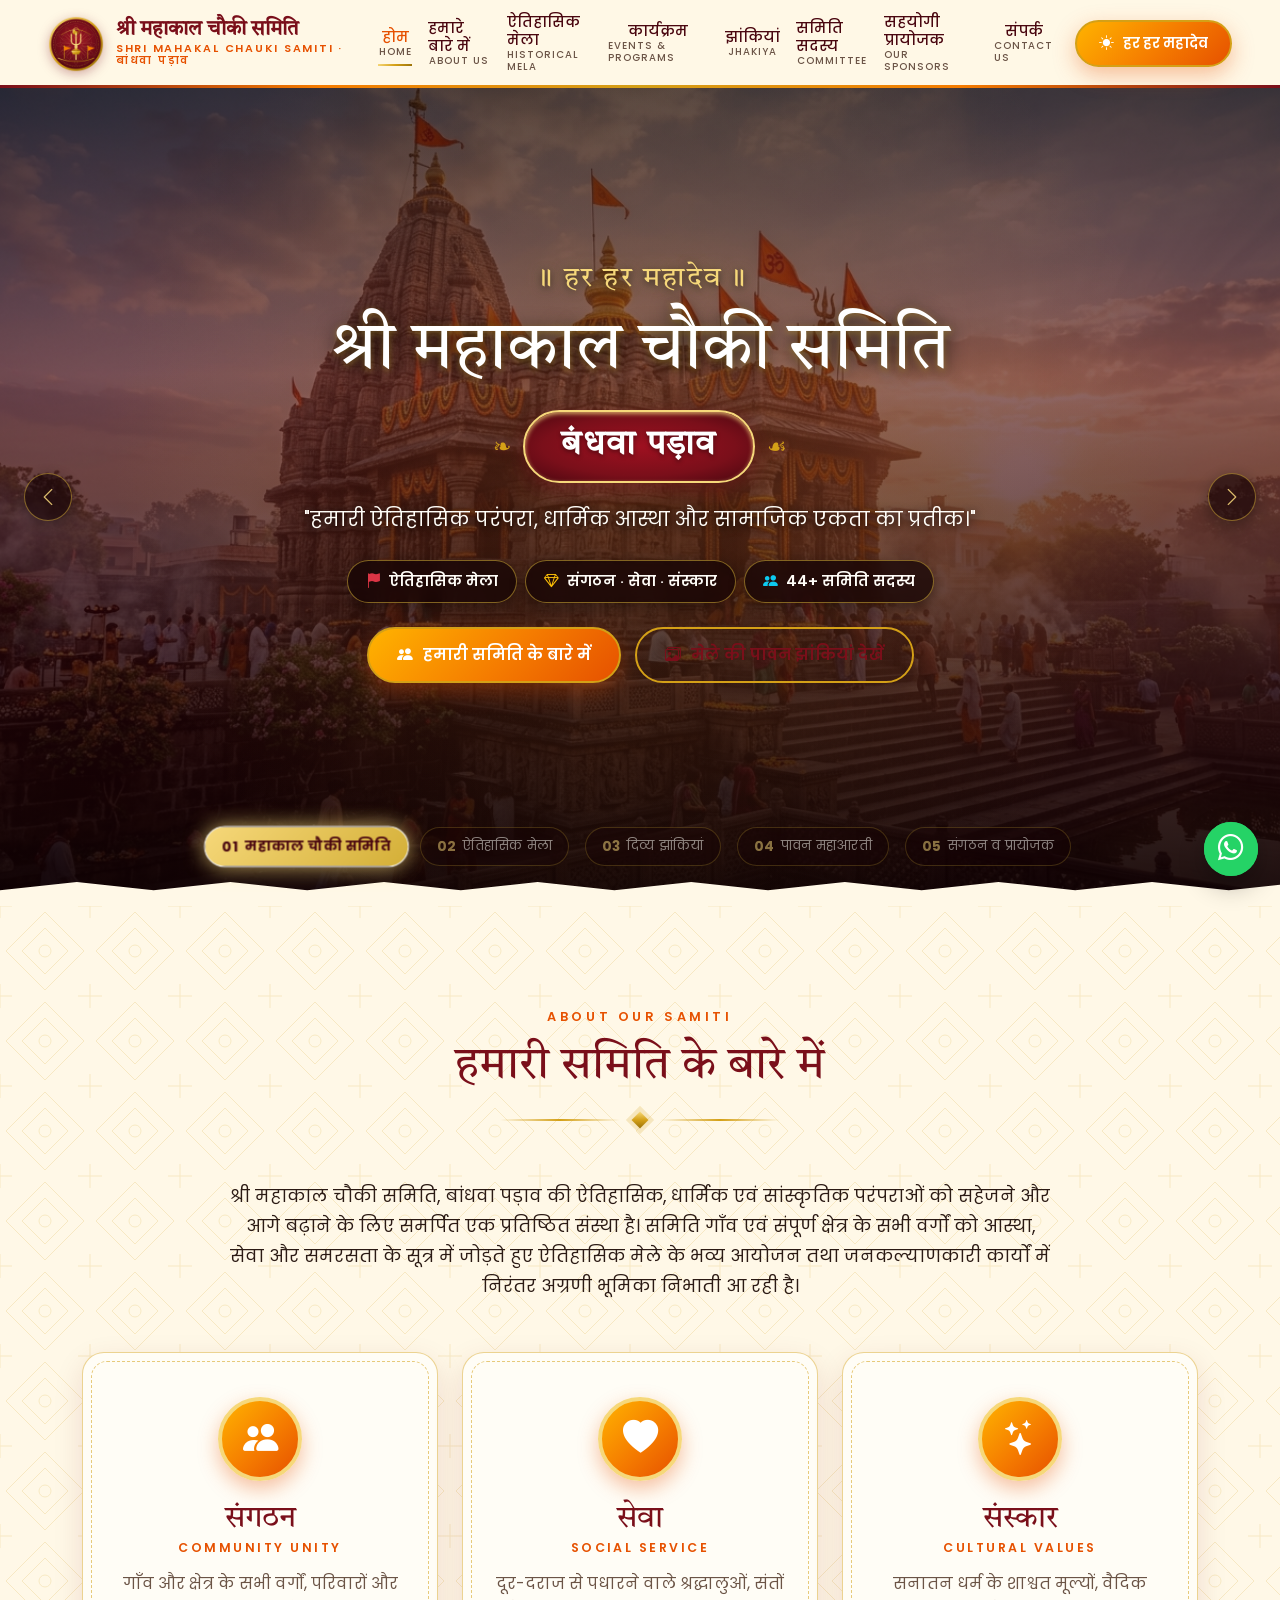
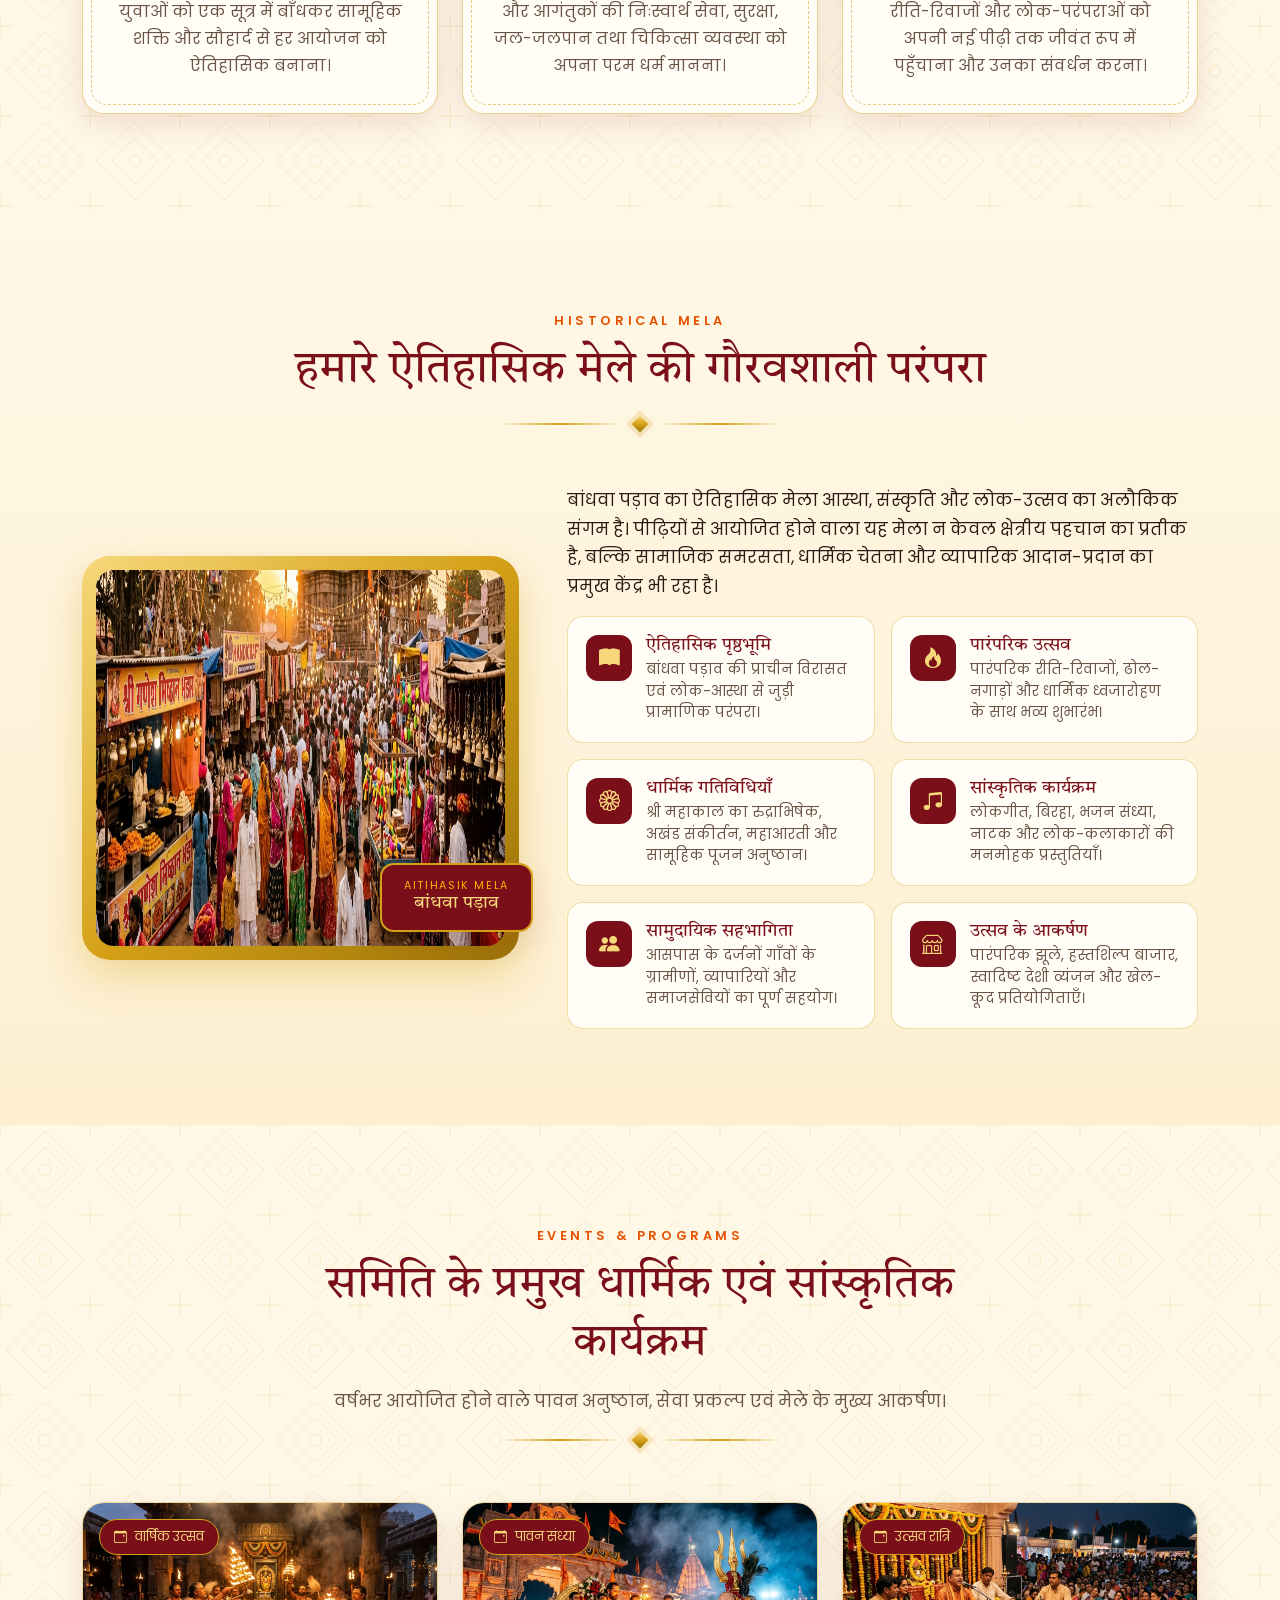
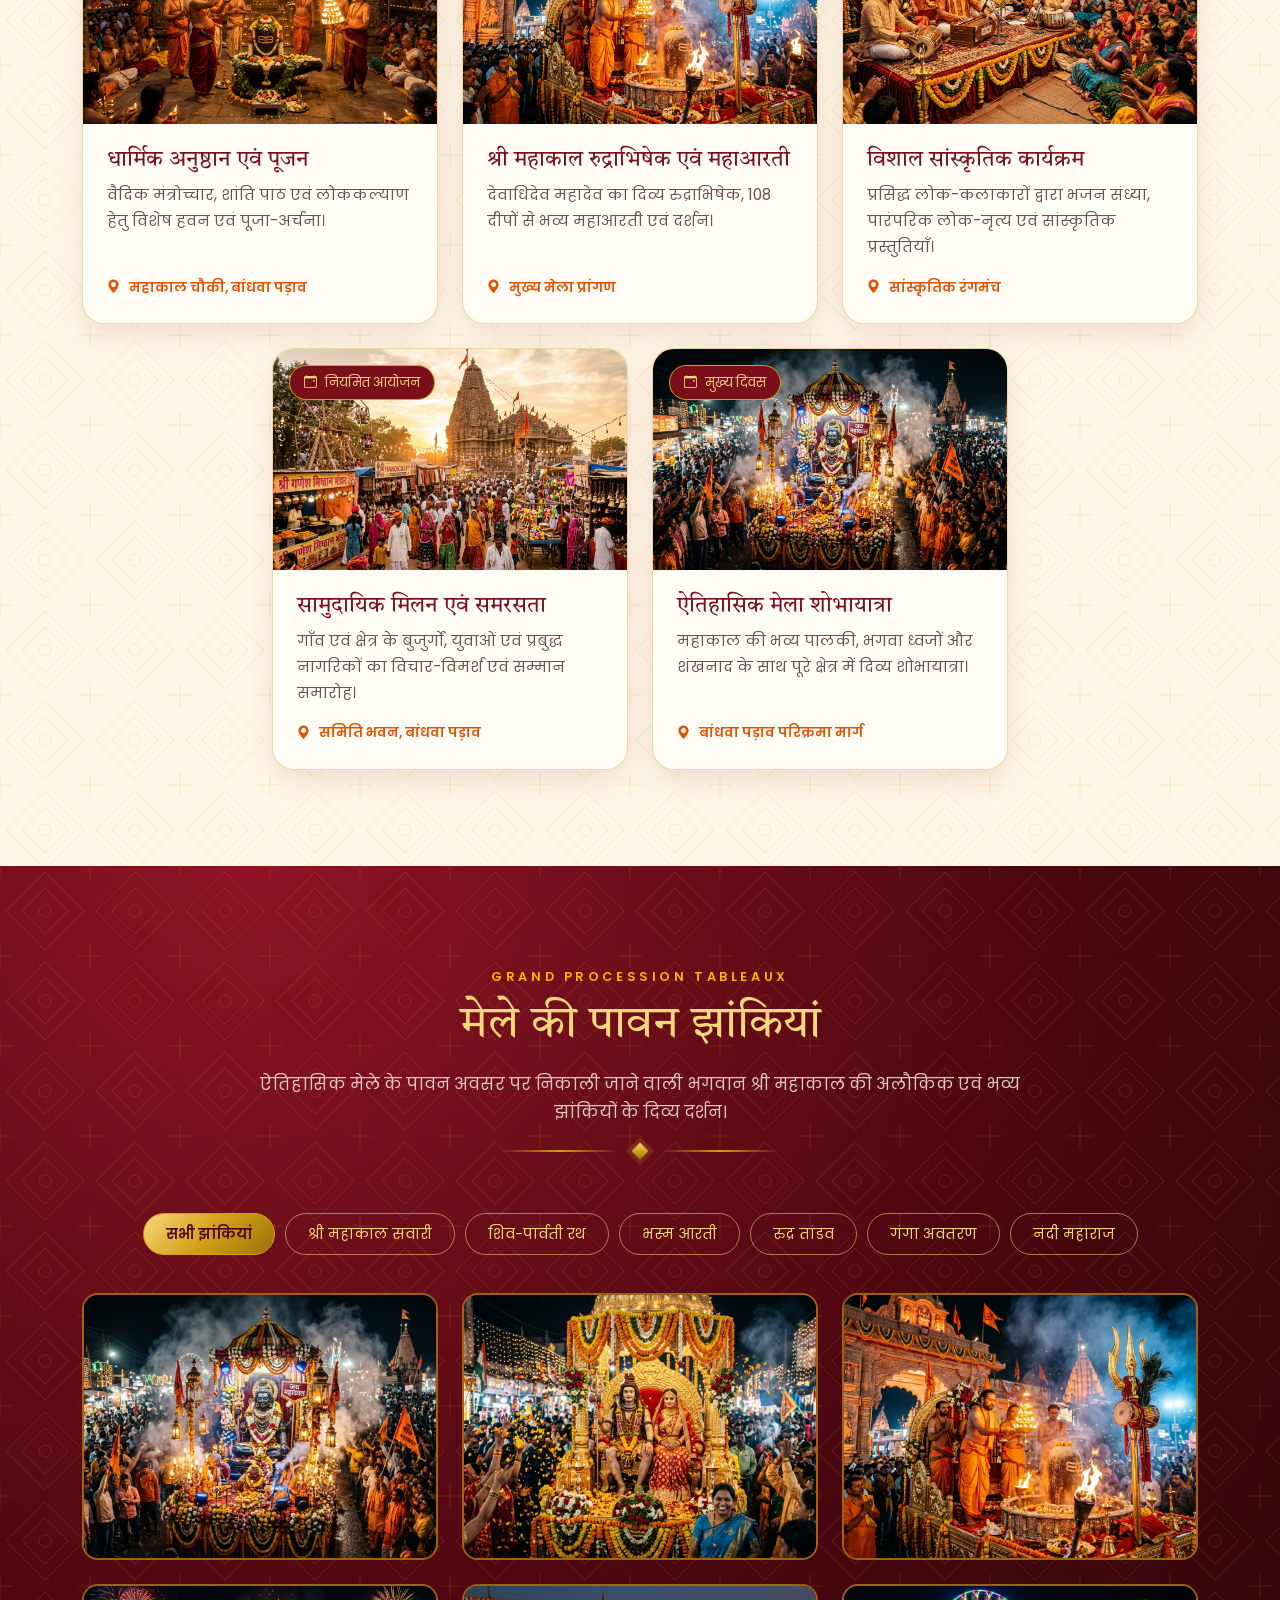
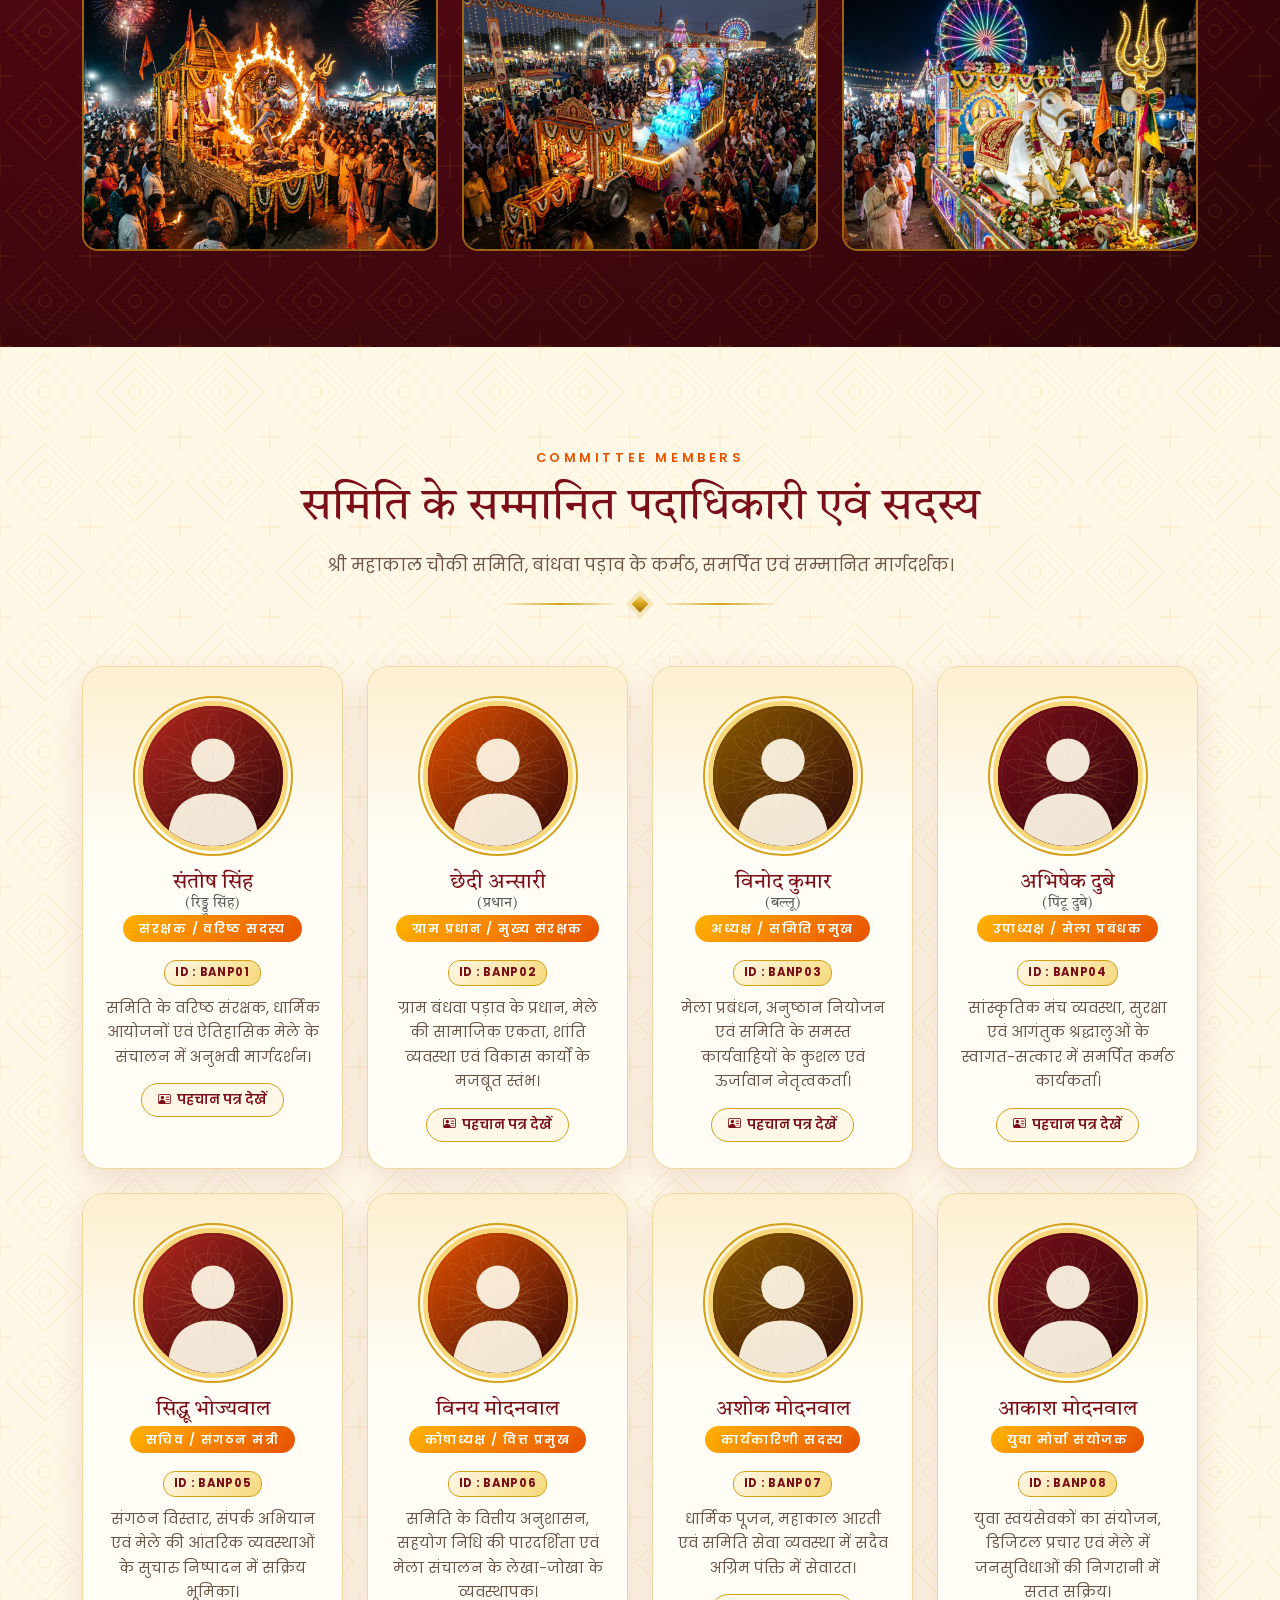
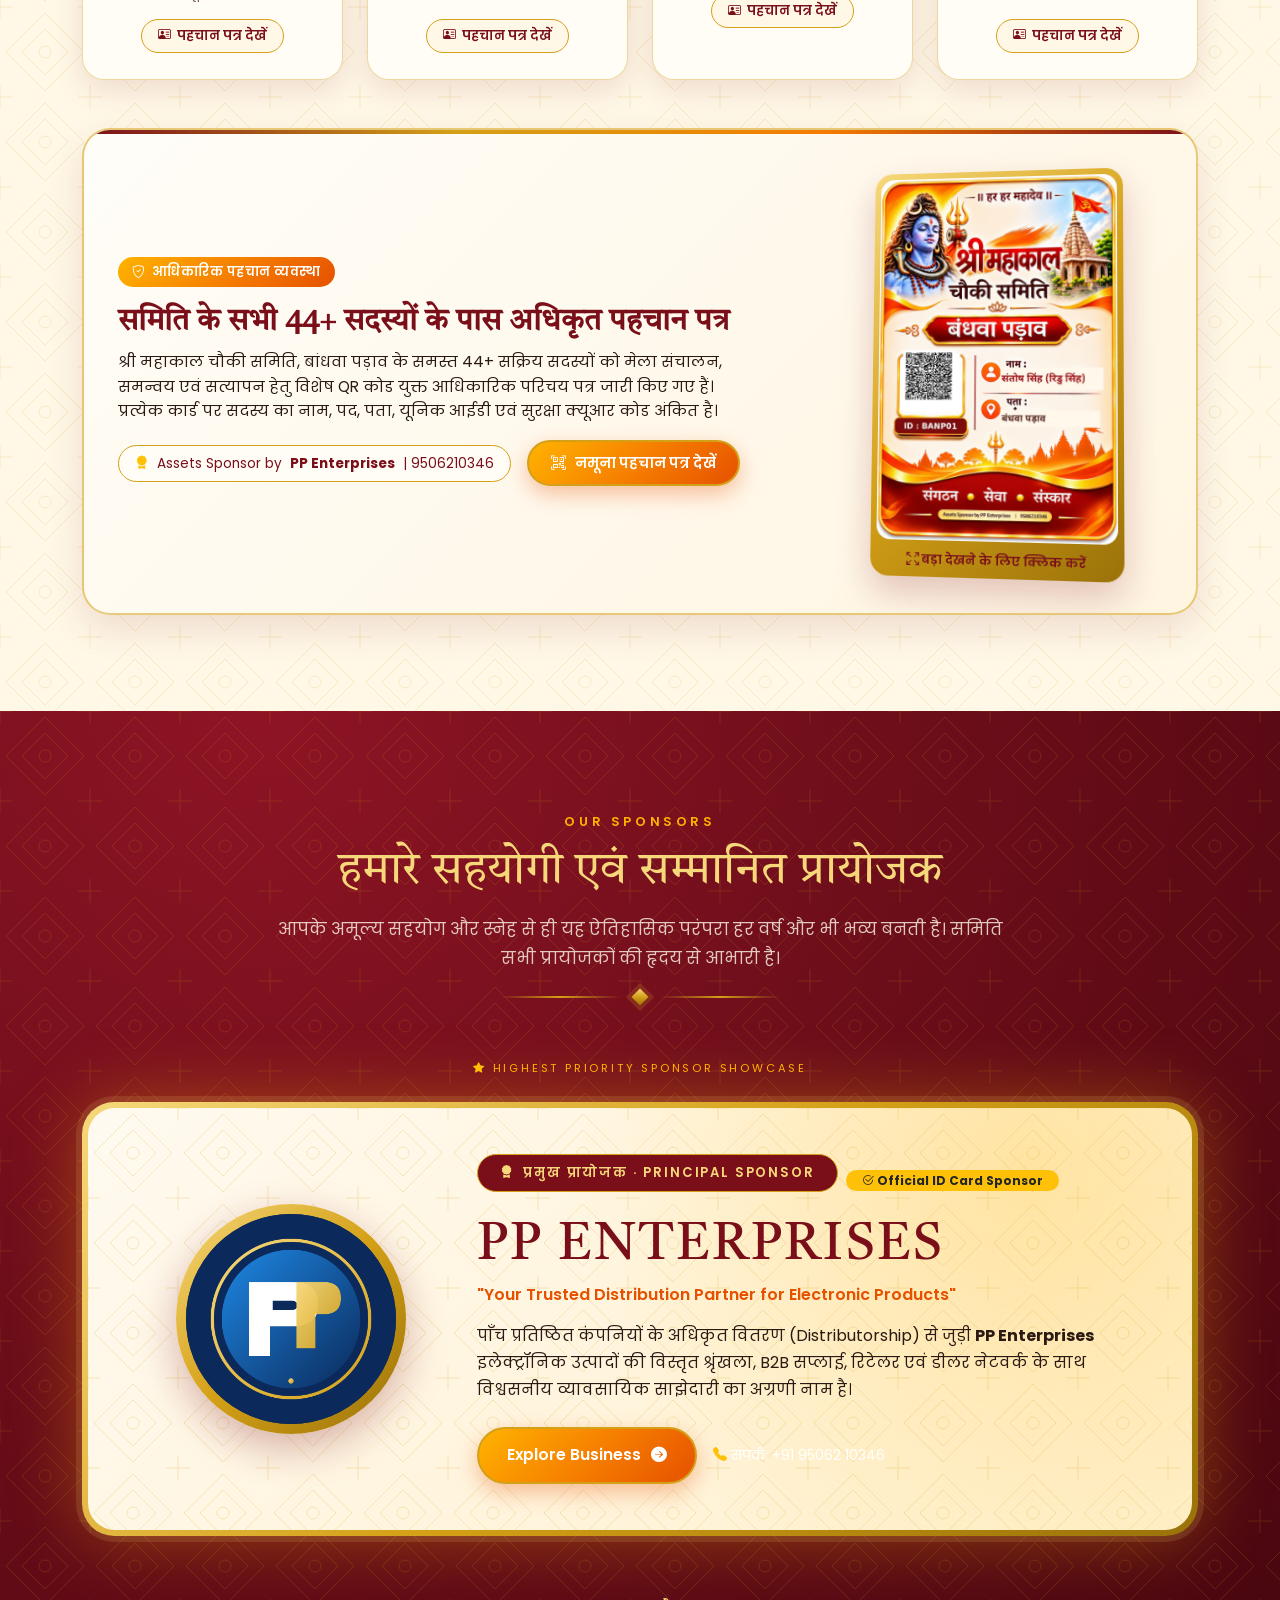
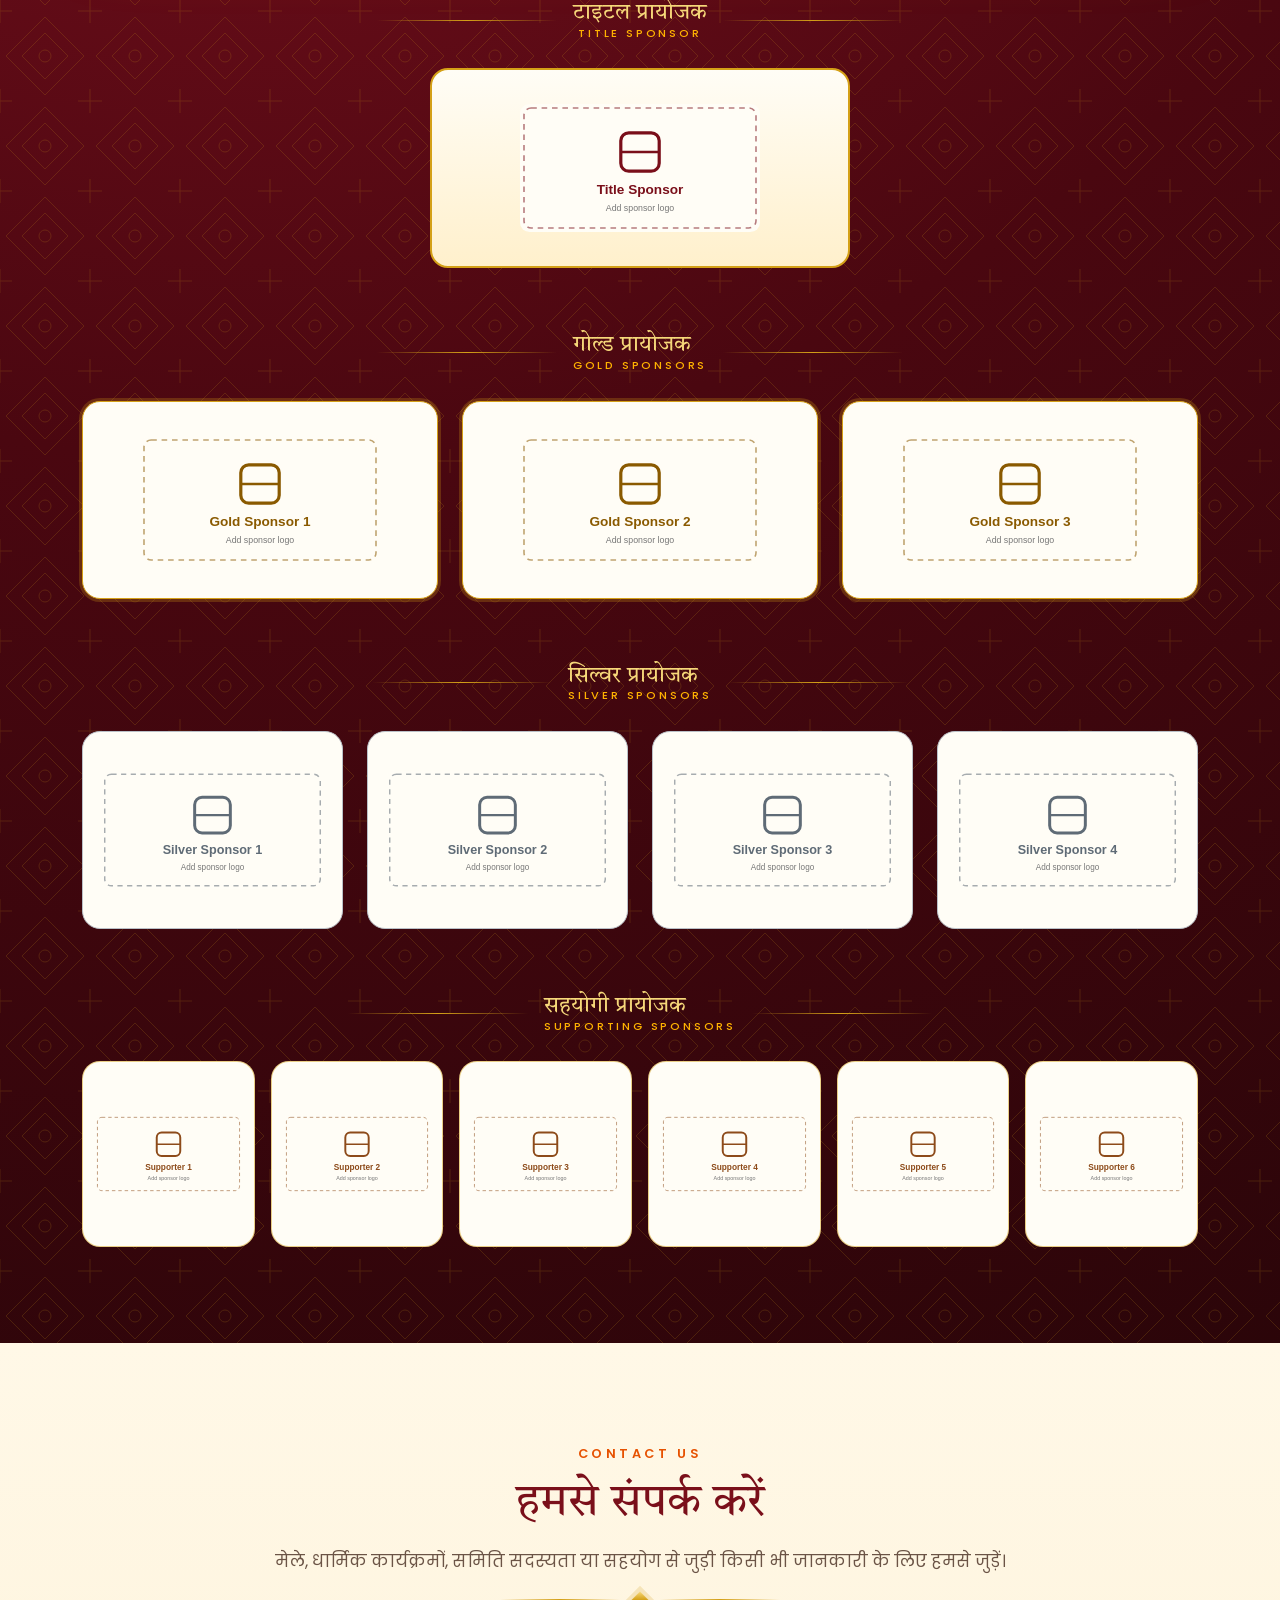
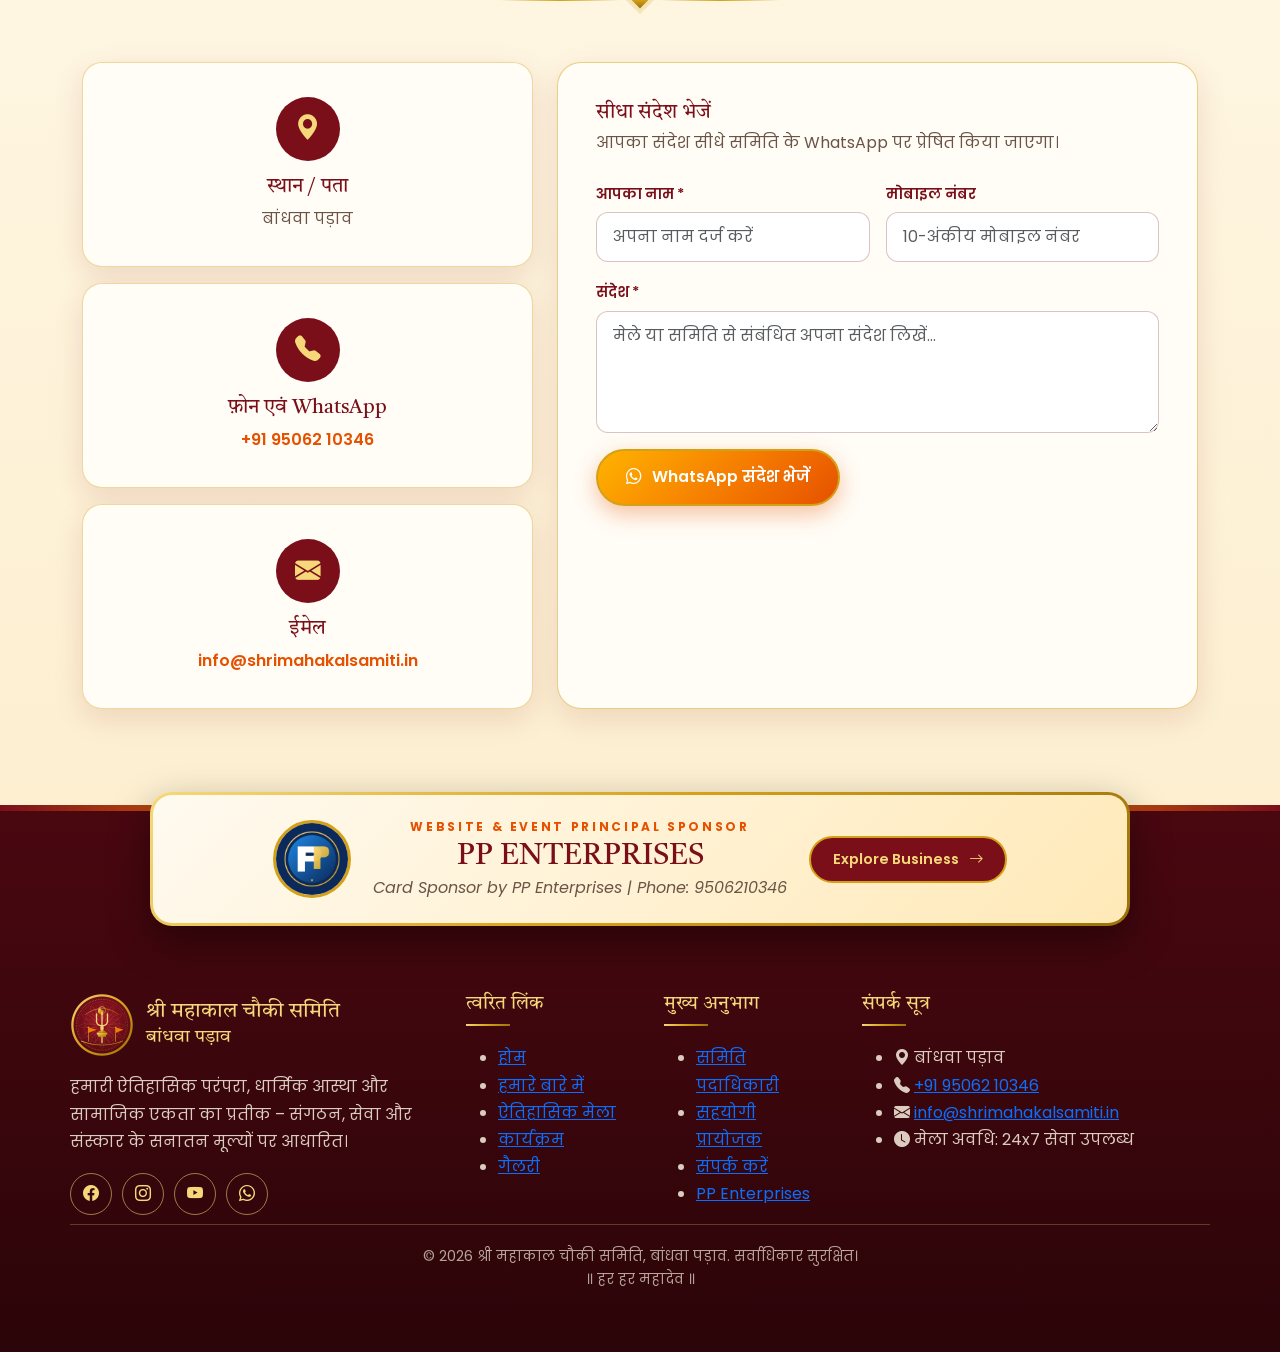
==== index.html @ ec93f0cd "first commit" ====
<!DOCTYPE html>
<html lang="hi">
<head>
  <meta charset="utf-8">
  <meta name="viewport" content="width=device-width, initial-scale=1">
  <title>श्री महाकाल चौकी समिति, बांधवा पड़ाव | Shri Mahakal Chauki Samiti – Official Website</title>
  <meta name="description" content="श्री महाकाल चौकी समिति, बांधवा पड़ाव की आधिकारिक वेबसाइट – ऐतिहासिक मेले की परंपरा, धार्मिक आस्था, सांस्कृतिक कार्यक्रम और सामाजिक एकता का प्रतीक। Official website of Shri Mahakal Chauki Samiti, Bandhwa Padav.">
  <meta name="keywords" content="श्री महाकाल चौकी समिति, बांधवा पड़ाव, ऐतिहासिक मेला, Shri Mahakal Chauki Samiti, Bandhwa Padav, Mahakal, village fair">
  <meta name="theme-color" content="#7a0f1a">
  <link rel="canonical" href="index.html">

  <!-- Social sharing -->
  <meta property="og:type" content="website">
  <meta property="og:site_name" content="श्री महाकाल चौकी समिति">
  <meta property="og:title" content="श्री महाकाल चौकी समिति, बांधवा पड़ाव">
  <meta property="og:description" content="हमारी ऐतिहासिक परंपरा, धार्मिक आस्था और सामाजिक एकता का प्रतीक।">
  <meta property="og:image" content="assets/images/hero-composite-art.png">
  <meta property="og:url" content="index.html">
  <meta property="og:locale" content="hi_IN">
  <meta name="twitter:card" content="summary_large_image">
  <meta name="twitter:title" content="श्री महाकाल चौकी समिति, बांधवा पड़ाव">
  <meta name="twitter:description" content="हमारी ऐतिहासिक परंपरा, धार्मिक आस्था और सामाजिक एकता का प्रतीक।">
  <meta name="twitter:image" content="assets/images/hero-composite-art.png">

  <link rel="icon" type="image/png" href="assets/images/favicon.png">
  <link rel="apple-touch-icon" href="assets/images/logo.png">

  <!-- Google Fonts: Devanagari & Premium Display Typography -->
  <link rel="preconnect" href="https://fonts.googleapis.com">
  <link rel="preconnect" href="https://fonts.gstatic.com" crossorigin>
  <link href="https://fonts.googleapis.com/css2?family=Noto+Sans+Devanagari:wght@400;500;600;700&family=Poppins:wght@400;500;600;700&family=Tiro+Devanagari+Hindi:ital@0;1&family=Playfair+Display:wght@600;700&display=swap" rel="stylesheet">
  <link href="https://cdn.jsdelivr.net/npm/bootstrap@5.3.3/dist/css/bootstrap.min.css" rel="stylesheet">
  <link href="https://cdn.jsdelivr.net/npm/bootstrap-icons@1.11.3/font/bootstrap-icons.min.css" rel="stylesheet">
  <link href="assets/css/style.css" rel="stylesheet">

  <script type="application/ld+json">
  {
    "@context": "https://schema.org",
    "@type": "Organization",
    "name": "Shri Mahakal Chauki Samiti",
    "alternateName": "श्री महाकाल चौकी समिति",
    "address": { "@type": "PostalAddress", "addressLocality": "Bandhwa Padav", "addressRegion": "Uttar Pradesh", "addressCountry": "IN" },
    "logo": "assets/images/logo.png"
  }
  </script>
</head>

<body class="site-body">
  <a class="skip-link" href="#main">Skip to main content</a>

  <!-- =====================================================================
       HEADER & NAVIGATION
       ===================================================================== -->
  <header class="site-header" id="siteHeader">
    <nav class="navbar navbar-expand-xl site-nav" aria-label="Main navigation">
      <div class="container-fluid px-3 px-xl-5">
        <a class="brand-link" href="#home" aria-label="Shri Mahakal Chauki Samiti – Home">
          <img class="brand-logo" src="assets/images/logo.png" alt="Shri Mahakal Chauki Samiti logo" width="56" height="56">
          <span class="brand-text">
            <span class="brand-name">श्री महाकाल चौकी समिति</span>
            <span class="brand-sub">Shri Mahakal Chauki Samiti · बांधवा पड़ाव</span>
          </span>
        </a>

        <button class="nav-toggler d-xl-none" type="button" data-bs-toggle="collapse" data-bs-target="#mainMenu" aria-controls="mainMenu" aria-expanded="false" aria-label="Toggle navigation">
          <i class="bi bi-list"></i>
        </button>

        <div class="collapse navbar-collapse justify-content-end" id="mainMenu">
          <ul class="navbar-nav align-items-xl-center">
            <li class="nav-item"><a class="nav-link is-active" href="#home"><span class="nav-hi">होम</span><span class="nav-en">Home</span></a></li>
            <li class="nav-item"><a class="nav-link" href="#about"><span class="nav-hi">हमारे बारे में</span><span class="nav-en">About Us</span></a></li>
            <li class="nav-item"><a class="nav-link" href="#mela"><span class="nav-hi">ऐतिहासिक मेला</span><span class="nav-en">Historical Mela</span></a></li>
            <li class="nav-item"><a class="nav-link" href="#events"><span class="nav-hi">कार्यक्रम</span><span class="nav-en">Events &amp; Programs</span></a></li>
            <li class="nav-item"><a class="nav-link" href="#gallery"><span class="nav-hi">झांकियां</span><span class="nav-en">Jhakiya</span></a></li>
            <li class="nav-item"><a class="nav-link" href="#committee"><span class="nav-hi">समिति सदस्य</span><span class="nav-en">Committee</span></a></li>
            <li class="nav-item"><a class="nav-link" href="#sponsors"><span class="nav-hi">सहयोगी प्रायोजक</span><span class="nav-en">Our Sponsors</span></a></li>
            <li class="nav-item"><a class="nav-link" href="#contact"><span class="nav-hi">संपर्क</span><span class="nav-en">Contact Us</span></a></li>
            <li class="nav-item"><a class="btn-mahadev btn-small nav-cta" href="#home"><i class="bi bi-brightness-high-fill"></i> हर हर महादेव</a></li>
          </ul>
        </div>
      </div>
    </nav>
  </header>

  <main id="main">

    <!-- =====================================================================
         HERO SECTION: DYNAMIC SLIDING BANNER (4-5 BANNERS WITH FOREGROUND TEXT)
         ===================================================================== -->
    <section class="hero-slider-section" id="home" aria-labelledby="heroTitle">
      <div id="heroCarousel" class="carousel slide carousel-fade" data-bs-ride="carousel" data-bs-interval="5500" data-bs-pause="hover">
        
        <!-- Indicators (Numbered Navigation Pills) -->
        <div class="carousel-indicators hero-indicators">
          <button type="button" data-bs-target="#heroCarousel" data-bs-slide-to="0" class="active" aria-current="true" aria-label="बैनर 1: महाकाल चौकी समिति">
            <span class="indicator-num">01</span>
            <span class="indicator-label">महाकाल चौकी समिति</span>
          </button>
          <button type="button" data-bs-target="#heroCarousel" data-bs-slide-to="1" aria-label="बैनर 2: ऐतिहासिक मेला">
            <span class="indicator-num">02</span>
            <span class="indicator-label">ऐतिहासिक मेला</span>
          </button>
          <button type="button" data-bs-target="#heroCarousel" data-bs-slide-to="2" aria-label="बैनर 3: पावन झांकियां">
            <span class="indicator-num">03</span>
            <span class="indicator-label">दिव्य झांकियां</span>
          </button>
          <button type="button" data-bs-target="#heroCarousel" data-bs-slide-to="3" aria-label="बैनर 4: महाआरती व अनुष्ठान">
            <span class="indicator-num">04</span>
            <span class="indicator-label">पावन महाआरती</span>
          </button>
          <button type="button" data-bs-target="#heroCarousel" data-bs-slide-to="4" aria-label="बैनर 5: संगठन व मुख्य प्रायोजक">
            <span class="indicator-num">05</span>
            <span class="indicator-label">संगठन व प्रायोजक</span>
          </button>
        </div>

        <div class="carousel-inner">

          <!-- SLIDE 1: Shri Mahakal Chauki Samiti - Bandhwa Padav -->
          <div class="carousel-item active">
            <div class="hero-slide-bg">
              <img src="assets/images/banners/banner-1.jpg" alt="श्री महाकाल चौकी समिति, बांधवा पड़ाव" class="hero-bg-img" loading="eager">
              <div class="hero-slide-overlay"></div>
            </div>
            <div class="container hero-slide-container">
              <div class="hero-slide-content text-center">
                <span class="hero-mantra">॥ हर हर महादेव ॥</span>
                <h1 class="hero-title" id="heroTitle">श्री महाकाल चौकी समिति</h1>
                <div class="hero-cartouche-wrap">
                  <span class="cartouche-flourish" aria-hidden="true">❧</span>
                  <span class="hero-cartouche">बंधवा पड़ाव</span>
                  <span class="cartouche-flourish" aria-hidden="true">☙</span>
                </div>
                <p class="hero-text mx-auto">
                  "हमारी ऐतिहासिक परंपरा, धार्मिक आस्था और सामाजिक एकता का प्रतीक।"
                </p>
                <div class="d-flex flex-wrap justify-content-center gap-2 mb-4">
                  <span class="hero-pill-badge"><i class="bi bi-flag-fill text-danger"></i> ऐतिहासिक मेला</span>
                  <span class="hero-pill-badge"><i class="bi bi-gem text-warning"></i> संगठन · सेवा · संस्कार</span>
                  <span class="hero-pill-badge"><i class="bi bi-people-fill text-info"></i> 44+ समिति सदस्य</span>
                </div>
                <div class="hero-actions justify-content-center">
                  <a class="btn-mahadev" href="#about"><i class="bi bi-people-fill"></i> हमारी समिति के बारे में</a>
                  <a class="btn-gold-outline" href="#gallery"><i class="bi bi-images"></i> मेले की पावन झांकियां देखें</a>
                </div>
              </div>
            </div>
          </div>

          <!-- SLIDE 2: Historical Village Fair / Aitihasik Mela -->
          <div class="carousel-item">
            <div class="hero-slide-bg">
              <img src="assets/images/banners/banner-2.jpg" alt="बांधवा पड़ाव का ऐतिहासिक मेला" class="hero-bg-img" loading="lazy">
              <div class="hero-slide-overlay"></div>
            </div>
            <div class="container hero-slide-container">
              <div class="hero-slide-content text-center">
                <span class="hero-mantra">॥ जय श्री महाकाल ॥</span>
                <h2 class="hero-title">बांधवा पड़ाव का ऐतिहासिक मेला</h2>
                <div class="hero-cartouche-wrap">
                  <span class="cartouche-flourish" aria-hidden="true">❧</span>
                  <span class="hero-cartouche">गौरवशाली परंपरा</span>
                  <span class="cartouche-flourish" aria-hidden="true">☙</span>
                </div>
                <p class="hero-text mx-auto">
                  "दशकों पुरानी सांस्कृतिक धरोहर, धार्मिक उल्लास एवं संपूर्ण ग्रामीण क्षेत्र की समरसता का विराट संगम।"
                </p>
                <div class="d-flex flex-wrap justify-content-center gap-2 mb-4">
                  <span class="hero-pill-badge"><i class="bi bi-sun-fill text-warning"></i> प्राचीन ग्रामीण मेला</span>
                  <span class="hero-pill-badge"><i class="bi bi-stars text-warning"></i> पारंपरिक सांस्कृतिक उत्सव</span>
                  <span class="hero-pill-badge"><i class="bi bi-geo-alt-fill text-danger"></i> बांधवा पड़ाव तीर्थ प्रांगण</span>
                </div>
                <div class="hero-actions justify-content-center">
                  <a class="btn-mahadev" href="#mela"><i class="bi bi-journal-text"></i> मेले का इतिहास पढ़ें</a>
                  <a class="btn-gold-outline" href="#events"><i class="bi bi-calendar-check-fill"></i> मुख्य कार्यक्रम देखें</a>
                </div>
              </div>
            </div>
          </div>

          <!-- SLIDE 3: Grand Shobha Yatra & Divine Jhankis -->
          <div class="carousel-item">
            <div class="hero-slide-bg">
              <img src="assets/images/banners/banner-3.jpg" alt="भव्य शोभायात्रा एवं पावन झांकियां" class="hero-bg-img" loading="lazy">
              <div class="hero-slide-overlay"></div>
            </div>
            <div class="container hero-slide-container">
              <div class="hero-slide-content text-center">
                <span class="hero-mantra">॥ ॐ नमः शिवाय ॥</span>
                <h2 class="hero-title">अलौकिक शोभायात्रा एवं झांकियां</h2>
                <div class="hero-cartouche-wrap">
                  <span class="cartouche-flourish" aria-hidden="true">❧</span>
                  <span class="hero-cartouche">दिव्य दर्शन</span>
                  <span class="cartouche-flourish" aria-hidden="true">☙</span>
                </div>
                <p class="hero-text mx-auto">
                  "ऐतिहासिक मेले के पावन अवसर पर भगवान श्री महाकाल की भव्य सवारी व 6 दिव्य झांकियों के अलौकिक दर्शन।"
                </p>
                <div class="d-flex flex-wrap justify-content-center gap-2 mb-4">
                  <span class="hero-pill-badge"><i class="bi bi-shield-fill-check text-warning"></i> श्री महाकाल पालकी सवारी</span>
                  <span class="hero-pill-badge"><i class="bi bi-fire text-danger"></i> रुद्र तांडव व भस्म आरती</span>
                  <span class="hero-pill-badge"><i class="bi bi-magic text-info"></i> 6 विशेष जीवंत झांकियां</span>
                </div>
                <div class="hero-actions justify-content-center">
                  <a class="btn-mahadev" href="#gallery"><i class="bi bi-images"></i> सभी झांकियों के दर्शन करें</a>
                  <a class="btn-gold-outline" href="#events"><i class="bi bi-compass-fill"></i> शोभायात्रा विवरण</a>
                </div>
              </div>
            </div>
          </div>

          <!-- SLIDE 4: Maha Aarti & Religious Rituals -->
          <div class="carousel-item">
            <div class="hero-slide-bg">
              <img src="assets/images/banners/banner-4.jpg" alt="पावन महाआरती एवं रुद्राभिषेक" class="hero-bg-img" loading="lazy">
              <div class="hero-slide-overlay"></div>
            </div>
            <div class="container hero-slide-container">
              <div class="hero-slide-content text-center">
                <span class="hero-mantra">॥ कर्पूरगौरं करुणावतारम् ॥</span>
                <h2 class="hero-title">पावन महाआरती एवं रुद्राभिषेक</h2>
                <div class="hero-cartouche-wrap">
                  <span class="cartouche-flourish" aria-hidden="true">❧</span>
                  <span class="hero-cartouche">108 दीप महाआरती</span>
                  <span class="cartouche-flourish" aria-hidden="true">☙</span>
                </div>
                <p class="hero-text mx-auto">
                  "वैदिक मंत्रोच्चार, शंखनाद, डमरू की ध्वनि और 108 अखंड दीपों की ज्योति से पावन होता बांधवा पड़ाव धाम।"
                </p>
                <div class="d-flex flex-wrap justify-content-center gap-2 mb-4">
                  <span class="hero-pill-badge"><i class="bi bi-brightness-high-fill text-warning"></i> 108 दीप महाआरती</span>
                  <span class="hero-pill-badge"><i class="bi bi-droplet-fill text-info"></i> पवित्र रुद्राभिषेक</span>
                  <span class="hero-pill-badge"><i class="bi bi-bell-fill text-warning"></i> अखंड भजन संध्या</span>
                </div>
                <div class="hero-actions justify-content-center">
                  <a class="btn-mahadev" href="#events"><i class="bi bi-calendar-event"></i> धार्मिक कार्यक्रम देखें</a>
                  <a class="btn-gold-outline" href="#contact"><i class="bi bi-telephone-fill"></i> समिति से संपर्क करें</a>
                </div>
              </div>
            </div>
          </div>

          <!-- SLIDE 5: Organization, Values & PP Enterprises Sponsor -->
          <div class="carousel-item">
            <div class="hero-slide-bg">
              <img src="assets/images/banners/banner-5.jpg" alt="संगठन सेवा संस्कार एवं मुख्य प्रायोजक" class="hero-bg-img" loading="lazy">
              <div class="hero-slide-overlay"></div>
            </div>
            <div class="container hero-slide-container">
              <div class="hero-slide-content text-center">
                <span class="hero-mantra">॥ संगठन ● सेवा ● संस्कार ॥</span>
                <h2 class="hero-title">श्री महाकाल चौकी समिति परिवार</h2>
                <div class="hero-cartouche-wrap">
                  <span class="cartouche-flourish" aria-hidden="true">❧</span>
                  <span class="hero-cartouche">Principal Sponsor: PP Enterprises</span>
                  <span class="cartouche-flourish" aria-hidden="true">☙</span>
                </div>
                <p class="hero-text mx-auto">
                  "समर्पित 44+ सदस्यों की एकजुट शक्ति एवं मुख्य सहयोगी पी. पी. एंटरप्राइजेज (PP Enterprises | 9506210346) का पावन सहयोग।"
                </p>
                <div class="d-flex flex-wrap justify-content-center gap-2 mb-4">
                  <span class="hero-pill-badge"><i class="bi bi-award-fill text-warning"></i> मुख्य प्रायोजक: PP Enterprises</span>
                  <span class="hero-pill-badge"><i class="bi bi-people-fill text-primary"></i> 44+ समिति सदस्य</span>
                  <span class="hero-pill-badge"><i class="bi bi-telephone-fill text-success"></i> 9506210346</span>
                </div>
                <div class="hero-actions justify-content-center">
                  <a class="btn-mahadev" href="pp-enterprises.html"><i class="bi bi-briefcase-fill"></i> PP Enterprises एक्सप्लोर करें</a>
                  <a class="btn-gold-outline" href="#committee"><i class="bi bi-person-lines-fill"></i> समिति सदस्यों की सूची</a>
                </div>
              </div>
            </div>
          </div>

        </div>

        <!-- Carousel Prev / Next Controls -->
        <button class="carousel-control-prev hero-carousel-btn" type="button" data-bs-target="#heroCarousel" data-bs-slide="prev" aria-label="पिछला बैनर">
          <span class="hero-nav-circle" aria-hidden="true"><i class="bi bi-chevron-left"></i></span>
          <span class="visually-hidden">Previous</span>
        </button>
        <button class="carousel-control-next hero-carousel-btn" type="button" data-bs-target="#heroCarousel" data-bs-slide="next" aria-label="अगला बैनर">
          <span class="hero-nav-circle" aria-hidden="true"><i class="bi bi-chevron-right"></i></span>
          <span class="visually-hidden">Next</span>
        </button>

      </div>
      <div class="hero-wave" aria-hidden="true"></div>
    </section>

    <!-- =====================================================================
         ABOUT OUR SAMITI
         ===================================================================== -->
    <section class="section-pad bg-cream section-pattern" id="about" aria-labelledby="aboutTitle">
      <div class="container">
        <div class="section-head reveal">
          <span class="section-eyebrow">About Our Samiti</span>
          <h2 class="section-title" id="aboutTitle">हमारी समिति के बारे में</h2>
          <div class="gold-divider"><span class="gold-divider-icon"></span></div>
        </div>

        <p class="about-intro reveal">
          श्री महाकाल चौकी समिति, बांधवा पड़ाव की ऐतिहासिक, धार्मिक एवं सांस्कृतिक परंपराओं को सहेजने और आगे बढ़ाने के लिए समर्पित एक प्रतिष्ठित संस्था है। समिति गाँव एवं संपूर्ण क्षेत्र के सभी वर्गों को आस्था, सेवा और समरसता के सूत्र में जोड़ते हुए ऐतिहासिक मेले के भव्य आयोजन तथा जनकल्याणकारी कार्यों में निरंतर अग्रणी भूमिका निभाती आ रही है।
        </p>

        <!-- Three Core Values from the Official ID Card: संगठन · सेवा · संस्कार -->
        <div class="row g-4 justify-content-center">
          <div class="col-md-4 reveal">
            <article class="value-card">
              <div class="value-icon"><i class="bi bi-people-fill"></i></div>
              <h3 class="value-title">संगठन</h3>
              <span class="value-sub">Community Unity</span>
              <p class="value-text">गाँव और क्षेत्र के सभी वर्गों, परिवारों और युवाओं को एक सूत्र में बाँधकर सामूहिक शक्ति और सौहार्द से हर आयोजन को ऐतिहासिक बनाना।</p>
            </article>
          </div>
          <div class="col-md-4 reveal reveal-delay-1">
            <article class="value-card">
              <div class="value-icon"><i class="bi bi-heart-fill"></i></div>
              <h3 class="value-title">सेवा</h3>
              <span class="value-sub">Social Service</span>
              <p class="value-text">दूर-दराज से पधारने वाले श्रद्धालुओं, संतों और आगंतुकों की निःस्वार्थ सेवा, सुरक्षा, जल-जलपान तथा चिकित्सा व्यवस्था को अपना परम धर्म मानना।</p>
            </article>
          </div>
          <div class="col-md-4 reveal reveal-delay-2">
            <article class="value-card">
              <div class="value-icon"><i class="bi bi-stars"></i></div>
              <h3 class="value-title">संस्कार</h3>
              <span class="value-sub">Cultural Values</span>
              <p class="value-text">सनातन धर्म के शाश्वत मूल्यों, वैदिक रीति-रिवाजों और लोक-परंपराओं को अपनी नई पीढ़ी तक जीवंत रूप में पहुँचाना और उनका संवर्धन करना।</p>
            </article>
          </div>
        </div>
      </div>
    </section>

    <!-- =====================================================================
         HISTORICAL MELA
         ===================================================================== -->
    <section class="section-pad bg-warm" id="mela" aria-labelledby="melaTitle">
      <div class="container">
        <div class="section-head reveal">
          <span class="section-eyebrow">Historical Mela</span>
          <h2 class="section-title" id="melaTitle">हमारे ऐतिहासिक मेले की गौरवशाली परंपरा</h2>
          <div class="gold-divider"><span class="gold-divider-icon"></span></div>
        </div>

        <div class="row align-items-center g-5">
          <div class="col-lg-5 reveal reveal-left">
            <div class="mela-frame">
              <div class="mela-frame-inner">
                <img class="mela-temple" src="assets/images/mela-history.jpg" alt="बांधवा पड़ाव ऐतिहासिक मेला एवं मंदिर प्रांगण" loading="lazy" width="800" height="640">
              </div>
              <div class="mela-badge"><span class="mela-badge-small">Aitihasik Mela</span>बांधवा पड़ाव</div>
            </div>
          </div>

          <div class="col-lg-7 reveal reveal-right">
            <p class="mela-text">
              बांधवा पड़ाव का ऐतिहासिक मेला आस्था, संस्कृति और लोक-उत्सव का अलौकिक संगम है। पीढ़ियों से आयोजित होने वाला यह मेला न केवल क्षेत्रीय पहचान का प्रतीक है, बल्कि सामाजिक समरसता, धार्मिक चेतना और व्यापारिक आदान-प्रदान का प्रमुख केंद्र भी रहा है।
            </p>

            <div class="row g-3">
              <div class="col-sm-6">
                <div class="mela-point"><span class="mela-point-icon"><i class="bi bi-book-fill"></i></span>
                  <div><h3 class="mela-point-title">ऐतिहासिक पृष्ठभूमि</h3><p class="mela-point-text">बांधवा पड़ाव की प्राचीन विरासत एवं लोक-आस्था से जुड़ी प्रामाणिक परंपरा।</p></div></div>
              </div>
              <div class="col-sm-6">
                <div class="mela-point"><span class="mela-point-icon"><i class="bi bi-fire"></i></span>
                  <div><h3 class="mela-point-title">पारंपरिक उत्सव</h3><p class="mela-point-text">पारंपरिक रीति-रिवाजों, ढोल-नगाड़ों और धार्मिक ध्वजारोहण के साथ भव्य शुभारंभ।</p></div></div>
              </div>
              <div class="col-sm-6">
                <div class="mela-point"><span class="mela-point-icon"><i class="bi bi-flower1"></i></span>
                  <div><h3 class="mela-point-title">धार्मिक गतिविधियाँ</h3><p class="mela-point-text">श्री महाकाल का रुद्राभिषेक, अखंड संकीर्तन, महाआरती और सामूहिक पूजन अनुष्ठान।</p></div></div>
              </div>
              <div class="col-sm-6">
                <div class="mela-point"><span class="mela-point-icon"><i class="bi bi-music-note-beamed"></i></span>
                  <div><h3 class="mela-point-title">सांस्कृतिक कार्यक्रम</h3><p class="mela-point-text">लोकगीत, बिरहा, भजन संध्या, नाटक और लोक-कलाकारों की मनमोहक प्रस्तुतियाँ।</p></div></div>
              </div>
              <div class="col-sm-6">
                <div class="mela-point"><span class="mela-point-icon"><i class="bi bi-people-fill"></i></span>
                  <div><h3 class="mela-point-title">सामुदायिक सहभागिता</h3><p class="mela-point-text">आसपास के दर्जनों गाँवों के ग्रामीणों, व्यापारियों और समाजसेवियों का पूर्ण सहयोग।</p></div></div>
              </div>
              <div class="col-sm-6">
                <div class="mela-point"><span class="mela-point-icon"><i class="bi bi-shop"></i></span>
                  <div><h3 class="mela-point-title">उत्सव के आकर्षण</h3><p class="mela-point-text">पारंपरिक झूले, हस्तशिल्प बाजार, स्वादिष्ट देशी व्यंजन और खेल-कूद प्रतियोगिताएँ।</p></div></div>
              </div>
            </div>
          </div>
        </div>
      </div>
    </section>

    <!-- =====================================================================
         EVENTS & PROGRAMS
         ===================================================================== -->
    <section class="section-pad bg-cream section-pattern" id="events" aria-labelledby="eventsTitle">
      <div class="container">
        <div class="section-head reveal">
          <span class="section-eyebrow">Events &amp; Programs</span>
          <h2 class="section-title" id="eventsTitle">समिति के प्रमुख धार्मिक एवं सांस्कृतिक कार्यक्रम</h2>
          <p class="section-lead">वर्षभर आयोजित होने वाले पावन अनुष्ठान, सेवा प्रकल्प एवं मेले के मुख्य आकर्षण।</p>
          <div class="gold-divider"><span class="gold-divider-icon"></span></div>
        </div>

        <div class="row g-4 justify-content-center">
          <div class="col-md-6 col-lg-4 reveal">
            <article class="event-card">
              <div class="event-media">
                <img class="event-img" src="assets/images/events/event-maha-aarti.jpg" alt="धार्मिक अनुष्ठान एवं पूजन" loading="lazy" width="800" height="600">
                <span class="event-date"><i class="bi bi-calendar-event"></i> वार्षिक उत्सव</span>
              </div>
              <div class="event-body">
                <h3 class="event-title">धार्मिक अनुष्ठान एवं पूजन</h3>
                <p class="event-text">वैदिक मंत्रोच्चार, शांति पाठ एवं लोककल्याण हेतु विशेष हवन एवं पूजा-अर्चना।</p>
                <p class="event-meta"><i class="bi bi-geo-alt-fill"></i> महाकाल चौकी, बांधवा पड़ाव</p>
              </div>
            </article>
          </div>

          <div class="col-md-6 col-lg-4 reveal reveal-delay-1">
            <article class="event-card">
              <div class="event-media">
                <img class="event-img" src="assets/images/jhakiya/jhanki-bhasma-aarti.jpg" alt="श्री महाकाल रुद्राभिषेक एवं महाआरती" loading="lazy" width="800" height="600">
                <span class="event-date"><i class="bi bi-calendar-event"></i> पावन संध्या</span>
              </div>
              <div class="event-body">
                <h3 class="event-title">श्री महाकाल रुद्राभिषेक एवं महाआरती</h3>
                <p class="event-text">देवाधिदेव महादेव का दिव्य रुद्राभिषेक, 108 दीपों से भव्य महाआरती एवं दर्शन।</p>
                <p class="event-meta"><i class="bi bi-geo-alt-fill"></i> मुख्य मेला प्रांगण</p>
              </div>
            </article>
          </div>

          <div class="col-md-6 col-lg-4 reveal reveal-delay-2">
            <article class="event-card">
              <div class="event-media">
                <img class="event-img" src="assets/images/events/event-bhajan-sandhya.jpg" alt="विशाल सांस्कृतिक कार्यक्रम" loading="lazy" width="800" height="600">
                <span class="event-date"><i class="bi bi-calendar-event"></i> उत्सव रात्रि</span>
              </div>
              <div class="event-body">
                <h3 class="event-title">विशाल सांस्कृतिक कार्यक्रम</h3>
                <p class="event-text">प्रसिद्ध लोक-कलाकारों द्वारा भजन संध्या, पारंपरिक लोक-नृत्य एवं सांस्कृतिक प्रस्तुतियाँ।</p>
                <p class="event-meta"><i class="bi bi-geo-alt-fill"></i> सांस्कृतिक रंगमंच</p>
              </div>
            </article>
          </div>

          <div class="col-md-6 col-lg-4 reveal">
            <article class="event-card">
              <div class="event-media">
                <img class="event-img" src="assets/images/mela-history.jpg" alt="सामुदायिक मिलन एवं समरसता" loading="lazy" width="800" height="600">
                <span class="event-date"><i class="bi bi-calendar-event"></i> नियमित आयोजन</span>
              </div>
              <div class="event-body">
                <h3 class="event-title">सामुदायिक मिलन एवं समरसता</h3>
                <p class="event-text">गाँव एवं क्षेत्र के बुजुर्गों, युवाओं एवं प्रबुद्ध नागरिकों का विचार-विमर्श एवं सम्मान समारोह।</p>
                <p class="event-meta"><i class="bi bi-geo-alt-fill"></i> समिति भवन, बांधवा पड़ाव</p>
              </div>
            </article>
          </div>

          <div class="col-md-6 col-lg-4 reveal reveal-delay-1">
            <article class="event-card">
              <div class="event-media">
                <img class="event-img" src="assets/images/jhakiya/jhanki-mahakal.jpg" alt="विशेष मेला उत्सव एवं शोभायात्रा" loading="lazy" width="800" height="600">
                <span class="event-date"><i class="bi bi-calendar-event"></i> मुख्य दिवस</span>
              </div>
              <div class="event-body">
                <h3 class="event-title">ऐतिहासिक मेला शोभायात्रा</h3>
                <p class="event-text">महाकाल की भव्य पालकी, भगवा ध्वजों और शंखनाद के साथ पूरे क्षेत्र में दिव्य शोभायात्रा।</p>
                <p class="event-meta"><i class="bi bi-geo-alt-fill"></i> बांधवा पड़ाव परिक्रमा मार्ग</p>
              </div>
            </article>
          </div>
        </div>
      </div>
    </section>

    <!-- =====================================================================
         GALLERY
         ===================================================================== -->
    <section class="section-pad bg-maroon section-pattern" id="gallery" aria-labelledby="galleryTitle">
      <div class="container">
        <div class="section-head reveal">
          <span class="section-eyebrow">Grand Procession Tableaux</span>
          <h2 class="section-title" id="galleryTitle">मेले की पावन झांकियां</h2>
          <p class="section-lead">ऐतिहासिक मेले के पावन अवसर पर निकाली जाने वाली भगवान श्री महाकाल की अलौकिक एवं भव्य झांकियों के दिव्य दर्शन।</p>
          <div class="gold-divider"><span class="gold-divider-icon"></span></div>
        </div>

        <div class="gallery-filters reveal" role="group" aria-label="झांकी श्रेणियां">
          <button class="filter-btn is-active" type="button" data-filter="all">सभी झांकियां</button>
          <button class="filter-btn" type="button" data-filter="mahakal">श्री महाकाल सवारी</button>
          <button class="filter-btn" type="button" data-filter="shiv-parvati">शिव-पार्वती रथ</button>
          <button class="filter-btn" type="button" data-filter="bhasma">भस्म आरती</button>
          <button class="filter-btn" type="button" data-filter="tandav">रुद्र तांडव</button>
          <button class="filter-btn" type="button" data-filter="ganga">गंगा अवतरण</button>
          <button class="filter-btn" type="button" data-filter="nandi">नंदी महाराज</button>
        </div>

        <div class="row g-4" id="galleryGrid">
          <!-- Jhanki 1: Mahakal Sawari -->
          <div class="col-md-6 col-lg-4 gallery-item" data-category="mahakal">
            <a class="gallery-link" href="assets/images/jhakiya/jhanki-mahakal.jpg" data-caption="भगवान श्री महाकाल की दिव्य सवारी झांकी - बांधवा पड़ाव ऐतिहासिक मेला">
              <img class="gallery-img" src="assets/images/jhakiya/jhanki-mahakal.jpg" alt="भगवान श्री महाकाल की दिव्य सवारी झांकी" loading="lazy" width="800" height="600">
              <span class="gallery-cap">श्री महाकाल दिव्य सवारी झांकी <i class="bi bi-zoom-in"></i></span>
            </a>
          </div>

          <!-- Jhanki 2: Shiv-Parvati Rath -->
          <div class="col-md-6 col-lg-4 gallery-item" data-category="shiv-parvati">
            <a class="gallery-link" href="assets/images/jhakiya/jhanki-shiv-parvati.jpg" data-caption="देवाधिदेव शिव एवं माता पार्वती का स्वर्ण रथ झांकी - बांधवा पड़ाव">
              <img class="gallery-img" src="assets/images/jhakiya/jhanki-shiv-parvati.jpg" alt="देवाधिदेव शिव एवं माता पार्वती का स्वर्ण रथ झांकी" loading="lazy" width="800" height="600">
              <span class="gallery-cap">शिव-पार्वती स्वर्ण रथ झांकी <i class="bi bi-zoom-in"></i></span>
            </a>
          </div>

          <!-- Jhanki 3: Bhasma Aarti -->
          <div class="col-md-6 col-lg-4 gallery-item" data-category="bhasma">
            <a class="gallery-link" href="assets/images/jhakiya/jhanki-bhasma-aarti.jpg" data-caption="महाकाल दिव्य भस्म आरती, त्रिशूल-डमरू एवं महादीप झांकी">
              <img class="gallery-img" src="assets/images/jhakiya/jhanki-bhasma-aarti.jpg" alt="महाकाल दिव्य भस्म आरती एवं महादीप झांकी" loading="lazy" width="800" height="600">
              <span class="gallery-cap">भस्म आरती एवं महादीप झांकी <i class="bi bi-zoom-in"></i></span>
            </a>
          </div>

          <!-- Jhanki 4: Rudra Tandav -->
          <div class="col-md-6 col-lg-4 gallery-item" data-category="tandav">
            <a class="gallery-link" href="assets/images/jhakiya/jhanki-rudra-tandav.jpg" data-caption="भगवान महाकाल का अलौकिक अग्नि-वलय रुद्र तांडव स्वरूप झांकी">
              <img class="gallery-img" src="assets/images/jhakiya/jhanki-rudra-tandav.jpg" alt="भगवान महाकाल का अलौकिक रुद्र तांडव झांकी" loading="lazy" width="800" height="600">
              <span class="gallery-cap">रुद्र तांडव स्वरूप झांकी <i class="bi bi-zoom-in"></i></span>
            </a>
          </div>

          <!-- Jhanki 5: Ganga Avataran -->
          <div class="col-md-6 col-lg-4 gallery-item" data-category="ganga">
            <a class="gallery-link" href="assets/images/jhakiya/jhanki-ganga-avataran.jpg" data-caption="पावन गंगा अवतरण एवं कैलास पर्वत झांकी - भव्य जल-प्रपात दर्शन">
              <img class="gallery-img" src="assets/images/jhakiya/jhanki-ganga-avataran.jpg" alt="पावन गंगा अवतरण एवं कैलास पर्वत झांकी" loading="lazy" width="800" height="600">
              <span class="gallery-cap">पावन गंगा अवतरण झांकी <i class="bi bi-zoom-in"></i></span>
            </a>
          </div>

          <!-- Jhanki 6: Nandi Maharaj & Trishul -->
          <div class="col-md-6 col-lg-4 gallery-item" data-category="nandi">
            <a class="gallery-link" href="assets/images/jhakiya/jhanki-nandi-trishul.jpg" data-caption="नंदी महाराज एवं ज्योतिर्मय स्वर्ण त्रिशूल झांकी - मेला शोभायात्रा">
              <img class="gallery-img" src="assets/images/jhakiya/jhanki-nandi-trishul.jpg" alt="नंदी महाराज एवं ज्योतिर्मय त्रिशूल झांकी" loading="lazy" width="800" height="600">
              <span class="gallery-cap">नंदी महाराज एवं त्रिशूल झांकी <i class="bi bi-zoom-in"></i></span>
            </a>
          </div>
        </div>
      </div>
    </section>

    <!-- =====================================================================
         COMMITTEE MEMBERS (Featuring Authentic Members from Official ID Cards)
         ===================================================================== -->
    <section class="section-pad bg-cream section-pattern" id="committee" aria-labelledby="committeeTitle">
      <div class="container">
        <div class="section-head reveal">
          <span class="section-eyebrow">Committee Members</span>
          <h2 class="section-title" id="committeeTitle">समिति के सम्मानित पदाधिकारी एवं सदस्य</h2>
          <p class="section-lead">श्री महाकाल चौकी समिति, बांधवा पड़ाव के कर्मठ, समर्पित एवं सम्मानित मार्गदर्शक।</p>
          <div class="gold-divider"><span class="gold-divider-icon"></span></div>
        </div>

        <div class="row g-4">
          <!-- Member 1: संतोष सिंह (रिड्डु सिंह) - BANP01 -->
          <div class="col-sm-6 col-lg-3 reveal">
            <article class="member-card">
              <div class="member-photo-wrap">
                <img class="member-photo" src="assets/images/committee/member-1.svg" alt="संतोष सिंह (रिड्डु सिंह)" loading="lazy" width="150" height="150">
              </div>
              <h3 class="member-name">संतोष सिंह <small class="d-block text-muted" style="font-size:0.85rem;">(रिड्डु सिंह)</small></h3>
              <span class="member-role">संरक्षक / वरिष्ठ सदस्य</span>
              <div><span class="member-id-pill">ID : BANP01</span></div>
              <p class="member-text">समिति के वरिष्ठ संरक्षक, धार्मिक आयोजनों एवं ऐतिहासिक मेले के संचालन में अनुभवी मार्गदर्शन।</p>
              <button class="btn-card-preview" type="button" data-card="assets/images/official-id-card-sample.jpg" data-name="संतोष सिंह (रिड्डु सिंह)" data-id="BANP01">
                <i class="bi bi-person-vcard"></i> पहचान पत्र देखें
              </button>
            </article>
          </div>

          <!-- Member 2: छेदी अन्सारी (प्रधान) - BANP02 -->
          <div class="col-sm-6 col-lg-3 reveal reveal-delay-1">
            <article class="member-card">
              <div class="member-photo-wrap">
                <img class="member-photo" src="assets/images/committee/member-2.svg" alt="छेदी अन्सारी (प्रधान)" loading="lazy" width="150" height="150">
              </div>
              <h3 class="member-name">छेदी अन्सारी <small class="d-block text-muted" style="font-size:0.85rem;">(प्रधान)</small></h3>
              <span class="member-role">ग्राम प्रधान / मुख्य संरक्षक</span>
              <div><span class="member-id-pill">ID : BANP02</span></div>
              <p class="member-text">ग्राम बंधवा पड़ाव के प्रधान, मेले की सामाजिक एकता, शांति व्यवस्था एवं विकास कार्यों के मजबूत स्तंभ।</p>
              <button class="btn-card-preview" type="button" data-card="assets/images/committee/card-banp02.jpg" data-name="छेदी अन्सारी (प्रधान)" data-id="BANP02">
                <i class="bi bi-person-vcard"></i> पहचान पत्र देखें
              </button>
            </article>
          </div>

          <!-- Member 3: विनोद कुमार (बल्लू) - BANP03 -->
          <div class="col-sm-6 col-lg-3 reveal reveal-delay-2">
            <article class="member-card">
              <div class="member-photo-wrap">
                <img class="member-photo" src="assets/images/committee/member-3.svg" alt="विनोद कुमार (बल्लू)" loading="lazy" width="150" height="150">
              </div>
              <h3 class="member-name">विनोद कुमार <small class="d-block text-muted" style="font-size:0.85rem;">(बल्लू)</small></h3>
              <span class="member-role">अध्यक्ष / समिति प्रमुख</span>
              <div><span class="member-id-pill">ID : BANP03</span></div>
              <p class="member-text">मेला प्रबंधन, अनुष्ठान नियोजन एवं समिति के समस्त कार्यवाहियों के कुशल एवं ऊर्जावान नेतृत्वकर्ता।</p>
              <button class="btn-card-preview" type="button" data-card="assets/images/committee/card-banp03.jpg" data-name="विनोद कुमार (बल्लू)" data-id="BANP03">
                <i class="bi bi-person-vcard"></i> पहचान पत्र देखें
              </button>
            </article>
          </div>

          <!-- Member 4: अभिषेक दुबे (पिंटू दुबे) - BANP04 -->
          <div class="col-sm-6 col-lg-3 reveal reveal-delay-3">
            <article class="member-card">
              <div class="member-photo-wrap">
                <img class="member-photo" src="assets/images/committee/member-4.svg" alt="अभिषेक दुबे (पिंटू दुबे)" loading="lazy" width="150" height="150">
              </div>
              <h3 class="member-name">अभिषेक दुबे <small class="d-block text-muted" style="font-size:0.85rem;">(पिंटू दुबे)</small></h3>
              <span class="member-role">उपाध्यक्ष / मेला प्रबंधक</span>
              <div><span class="member-id-pill">ID : BANP04</span></div>
              <p class="member-text">सांस्कृतिक मंच व्यवस्था, सुरक्षा एवं आगंतुक श्रद्धालुओं के स्वागत-सत्कार में समर्पित कर्मठ कार्यकर्ता।</p>
              <button class="btn-card-preview" type="button" data-card="assets/images/committee/card-banp04.jpg" data-name="अभिषेक दुबे (पिंटू दुबे)" data-id="BANP04">
                <i class="bi bi-person-vcard"></i> पहचान पत्र देखें
              </button>
            </article>
          </div>

          <!-- Member 5: सिद्धू भोज्यवाल - BANP05 -->
          <div class="col-sm-6 col-lg-3 reveal">
            <article class="member-card">
              <div class="member-photo-wrap">
                <img class="member-photo" src="assets/images/committee/member-5.svg" alt="सिद्धू भोज्यवाल" loading="lazy" width="150" height="150">
              </div>
              <h3 class="member-name">सिद्धू भोज्यवाल</h3>
              <span class="member-role">सचिव / संगठन मंत्री</span>
              <div><span class="member-id-pill">ID : BANP05</span></div>
              <p class="member-text">संगठन विस्तार, संपर्क अभियान एवं मेले की आंतरिक व्यवस्थाओं के सुचारु निष्पादन में सक्रिय भूमिका।</p>
              <button class="btn-card-preview" type="button" data-card="assets/images/official-id-card-sample.jpg" data-name="सिद्धू भोज्यवाल" data-id="BANP05">
                <i class="bi bi-person-vcard"></i> पहचान पत्र देखें
              </button>
            </article>
          </div>

          <!-- Member 6: विनय मोदनवाल - BANP06 -->
          <div class="col-sm-6 col-lg-3 reveal reveal-delay-1">
            <article class="member-card">
              <div class="member-photo-wrap">
                <img class="member-photo" src="assets/images/committee/member-6.svg" alt="विनय मोदनवाल" loading="lazy" width="150" height="150">
              </div>
              <h3 class="member-name">विनय मोदनवाल</h3>
              <span class="member-role">कोषाध्यक्ष / वित्त प्रमुख</span>
              <div><span class="member-id-pill">ID : BANP06</span></div>
              <p class="member-text">समिति के वित्तीय अनुशासन, सहयोग निधि की पारदर्शिता एवं मेला संचालन के लेखा-जोखा के व्यवस्थापक।</p>
              <button class="btn-card-preview" type="button" data-card="assets/images/official-id-card-sample.jpg" data-name="विनय मोदनवाल" data-id="BANP06">
                <i class="bi bi-person-vcard"></i> पहचान पत्र देखें
              </button>
            </article>
          </div>

          <!-- Member 7: अशोक मोदनवाल - BANP07 -->
          <div class="col-sm-6 col-lg-3 reveal reveal-delay-2">
            <article class="member-card">
              <div class="member-photo-wrap">
                <img class="member-photo" src="assets/images/committee/member-7.svg" alt="अशोक मोदनवाल" loading="lazy" width="150" height="150">
              </div>
              <h3 class="member-name">अशोक मोदनवाल</h3>
              <span class="member-role">कार्यकारिणी सदस्य</span>
              <div><span class="member-id-pill">ID : BANP07</span></div>
              <p class="member-text">धार्मिक पूजन, महाकाल आरती एवं समिति सेवा व्यवस्था में सदैव अग्रिम पंक्ति में सेवारत।</p>
              <button class="btn-card-preview" type="button" data-card="assets/images/official-id-card-sample.jpg" data-name="अशोक मोदनवाल" data-id="BANP07">
                <i class="bi bi-person-vcard"></i> पहचान पत्र देखें
              </button>
            </article>
          </div>

          <!-- Member 8: आकाश मोदनवाल - BANP08 -->
          <div class="col-sm-6 col-lg-3 reveal reveal-delay-3">
            <article class="member-card">
              <div class="member-photo-wrap">
                <img class="member-photo" src="assets/images/committee/member-8.svg" alt="आकाश मोदनवाल" loading="lazy" width="150" height="150">
              </div>
              <h3 class="member-name">आकाश मोदनवाल</h3>
              <span class="member-role">युवा मोर्चा संयोजक</span>
              <div><span class="member-id-pill">ID : BANP08</span></div>
              <p class="member-text">युवा स्वयंसेवकों का संयोजन, डिजिटल प्रचार एवं मेले में जनसुविधाओं की निगरानी में सतत सक्रिय।</p>
              <button class="btn-card-preview" type="button" data-card="assets/images/official-id-card-sample.jpg" data-name="आकाश मोदनवाल" data-id="BANP08">
                <i class="bi bi-person-vcard"></i> पहचान पत्र देखें
              </button>
            </article>
          </div>
        </div>

        <!-- Official Member ID Card Showcase Box -->
        <div class="col-12 mt-5 reveal">
          <div class="id-showcase-box">
            <div class="row align-items-center g-4">
              <div class="col-lg-8">
                <span class="badge-saffron mb-2"><i class="bi bi-shield-check"></i> आधिकारिक पहचान व्यवस्था</span>
                <h3 class="id-showcase-title">समिति के सभी 44+ सदस्यों के पास अधिकृत पहचान पत्र</h3>
                <p class="id-showcase-text">
                  श्री महाकाल चौकी समिति, बांधवा पड़ाव के समस्त 44+ सक्रिय सदस्यों को मेला संचालन, समन्वय एवं सत्यापन हेतु विशेष QR कोड युक्त आधिकारिक परिचय पत्र जारी किए गए हैं। प्रत्येक कार्ड पर सदस्य का नाम, पद, पता, यूनिक आईडी एवं सुरक्षा क्यूआर कोड अंकित है।
                </p>
                <div class="d-flex flex-wrap gap-3 align-items-center mt-3">
                  <span class="ppe-sponsor-badge">
                    <i class="bi bi-award-fill text-warning"></i> Assets Sponsor by <strong>PP Enterprises</strong> | 9506210346
                  </span>
                  <button class="btn-mahadev btn-small" id="openSampleCardModal" type="button">
                    <i class="bi bi-qr-code-scan"></i> नमूना पहचान पत्र देखें
                  </button>
                </div>
              </div>
              <div class="col-lg-4 text-center">
                <div class="id-card-preview-tilt" title="बड़ा देखने के लिए क्लिक करें">
                  <img src="assets/images/official-id-card-sample.jpg" alt="Official Shri Mahakal Chauki Samiti ID Card" class="sample-id-img" loading="lazy">
                  <span class="id-card-hint"><i class="bi bi-arrows-fullscreen"></i> बड़ा देखने के लिए क्लिक करें</span>
                </div>
              </div>
            </div>
          </div>
        </div>

      </div>
    </section>

    <!-- =====================================================================
         OUR SPONSORS (Highest Visual Priority for PP Enterprises)
         ===================================================================== -->
    <section class="section-pad bg-maroon section-pattern" id="sponsors" aria-labelledby="sponsorsTitle">
      <div class="container">
        <div class="section-head reveal">
          <span class="section-eyebrow">Our Sponsors</span>
          <h2 class="section-title" id="sponsorsTitle">हमारे सहयोगी एवं सम्मानित प्रायोजक</h2>
          <p class="section-lead">आपके अमूल्य सहयोग और स्नेह से ही यह ऐतिहासिक परंपरा हर वर्ष और भी भव्य बनती है। समिति सभी प्रायोजकों की हृदय से आभारी है।</p>
          <div class="gold-divider"><span class="gold-divider-icon"></span></div>
        </div>

        <!-- 1. PRINCIPAL SPONSOR – PP ENTERPRISES (Highest Visual Priority) -->
        <div class="mb-4 text-center">
          <span class="sponsor-tier-en reveal"><i class="bi bi-star-fill text-warning"></i> Highest Priority Sponsor Showcase</span>
        </div>

        <div class="ppe-spotlight reveal" id="ppeCard" data-href="pp-enterprises.html" role="region" aria-label="PP Enterprises - Principal Sponsor">
          <div class="ppe-spotlight-inner">
            <div class="row align-items-center g-4">
              <div class="col-md-4 text-center">
                <a class="ppe-logo-link" href="pp-enterprises.html" aria-label="PP Enterprises – view dedicated business page">
                  <div class="ppe-logo-frame">
                    <img class="ppe-logo" src="assets/images/sponsors/pp-enterprises-logo.png" alt="PP Enterprises logo" width="400" height="400">
                  </div>
                </a>
              </div>
              <div class="col-md-8">
                <div class="d-flex flex-wrap gap-2 align-items-center mb-2">
                  <span class="ppe-ribbon"><i class="bi bi-award-fill"></i> प्रमुख प्रायोजक · Principal Sponsor</span>
                  <span class="badge bg-warning text-dark fw-bold px-3 py-1 rounded-pill" style="font-size:0.75rem;">
                    <i class="bi bi-check2-circle"></i> Official ID Card Sponsor
                  </span>
                </div>
                <a class="ppe-name-link" href="pp-enterprises.html"><h3 class="ppe-name">PP ENTERPRISES</h3></a>
                <p class="ppe-tagline">"Your Trusted Distribution Partner for Electronic Products"</p>
                <p class="ppe-text">
                  पाँच प्रतिष्ठित कंपनियों के अधिकृत वितरण (Distributorship) से जुड़ी <strong>PP Enterprises</strong> इलेक्ट्रॉनिक उत्पादों की विस्तृत श्रृंखला, B2B सप्लाई, रिटेलर एवं डीलर नेटवर्क के साथ विश्वसनीय व्यावसायिक साझेदारी का अग्रणी नाम है।
                </p>
                <div class="d-flex flex-wrap align-items-center gap-3 mt-3">
                  <a class="btn-mahadev ppe-cta" href="pp-enterprises.html">
                    Explore Business <i class="bi bi-arrow-right-circle-fill"></i>
                  </a>
                  <span class="text-white small d-inline-flex align-items-center gap-1">
                    <i class="bi bi-telephone-fill text-warning"></i> संपर्क: +91 95062 10346
                  </span>
                </div>
              </div>
            </div>
          </div>
        </div>

        <!-- 2. TITLE SPONSOR -->
        <h3 class="sponsor-tier-label reveal"><span>टाइटल प्रायोजक<span class="sponsor-tier-en">Title Sponsor</span></span></h3>
        <div class="row justify-content-center reveal">
          <div class="col-md-6 col-lg-5">
            <a class="sponsor-card sponsor-title-card" href="#" data-sponsor="title" target="_blank" rel="noopener">
              <img class="sponsor-logo" src="assets/images/sponsors/title-sponsor.svg" alt="Title Sponsor logo" loading="lazy" width="300" height="160">
            </a>
          </div>
        </div>

        <!-- 3. GOLD SPONSORS -->
        <h3 class="sponsor-tier-label reveal"><span>गोल्ड प्रायोजक<span class="sponsor-tier-en">Gold Sponsors</span></span></h3>
        <div class="row g-4 justify-content-center">
          <div class="col-6 col-md-4 reveal"><a class="sponsor-card sponsor-gold-card" href="#" target="_blank" rel="noopener"><img class="sponsor-logo" src="assets/images/sponsors/gold-1.svg" alt="Gold Sponsor 1 logo" loading="lazy" width="300" height="160"></a></div>
          <div class="col-6 col-md-4 reveal reveal-delay-1"><a class="sponsor-card sponsor-gold-card" href="#" target="_blank" rel="noopener"><img class="sponsor-logo" src="assets/images/sponsors/gold-2.svg" alt="Gold Sponsor 2 logo" loading="lazy" width="300" height="160"></a></div>
          <div class="col-6 col-md-4 reveal reveal-delay-2"><a class="sponsor-card sponsor-gold-card" href="#" target="_blank" rel="noopener"><img class="sponsor-logo" src="assets/images/sponsors/gold-3.svg" alt="Gold Sponsor 3 logo" loading="lazy" width="300" height="160"></a></div>
        </div>

        <!-- 4. SILVER SPONSORS -->
        <h3 class="sponsor-tier-label reveal"><span>सिल्वर प्रायोजक<span class="sponsor-tier-en">Silver Sponsors</span></span></h3>
        <div class="row g-4 justify-content-center">
          <div class="col-6 col-md-3 reveal"><a class="sponsor-card sponsor-silver-card" href="#" target="_blank" rel="noopener"><img class="sponsor-logo" src="assets/images/sponsors/silver-1.svg" alt="Silver Sponsor 1 logo" loading="lazy" width="300" height="160"></a></div>
          <div class="col-6 col-md-3 reveal reveal-delay-1"><a class="sponsor-card sponsor-silver-card" href="#" target="_blank" rel="noopener"><img class="sponsor-logo" src="assets/images/sponsors/silver-2.svg" alt="Silver Sponsor 2 logo" loading="lazy" width="300" height="160"></a></div>
          <div class="col-6 col-md-3 reveal reveal-delay-2"><a class="sponsor-card sponsor-silver-card" href="#" target="_blank" rel="noopener"><img class="sponsor-logo" src="assets/images/sponsors/silver-3.svg" alt="Silver Sponsor 3 logo" loading="lazy" width="300" height="160"></a></div>
          <div class="col-6 col-md-3 reveal reveal-delay-3"><a class="sponsor-card sponsor-silver-card" href="#" target="_blank" rel="noopener"><img class="sponsor-logo" src="assets/images/sponsors/silver-4.svg" alt="Silver Sponsor 4 logo" loading="lazy" width="300" height="160"></a></div>
        </div>

        <!-- 5. SUPPORTING SPONSORS -->
        <h3 class="sponsor-tier-label reveal"><span>सहयोगी प्रायोजक<span class="sponsor-tier-en">Supporting Sponsors</span></span></h3>
        <div class="row g-3 justify-content-center">
          <div class="col-6 col-md-4 col-lg-2 reveal"><a class="sponsor-card sponsor-support-card" href="#" target="_blank" rel="noopener"><img class="sponsor-logo" src="assets/images/sponsors/support-1.svg" alt="Supporting Sponsor 1 logo" loading="lazy" width="300" height="160"></a></div>
          <div class="col-6 col-md-4 col-lg-2 reveal reveal-delay-1"><a class="sponsor-card sponsor-support-card" href="#" target="_blank" rel="noopener"><img class="sponsor-logo" src="assets/images/sponsors/support-2.svg" alt="Supporting Sponsor 2 logo" loading="lazy" width="300" height="160"></a></div>
          <div class="col-6 col-md-4 col-lg-2 reveal reveal-delay-2"><a class="sponsor-card sponsor-support-card" href="#" target="_blank" rel="noopener"><img class="sponsor-logo" src="assets/images/sponsors/support-3.svg" alt="Supporting Sponsor 3 logo" loading="lazy" width="300" height="160"></a></div>
          <div class="col-6 col-md-4 col-lg-2 reveal"><a class="sponsor-card sponsor-support-card" href="#" target="_blank" rel="noopener"><img class="sponsor-logo" src="assets/images/sponsors/support-4.svg" alt="Supporting Sponsor 4 logo" loading="lazy" width="300" height="160"></a></div>
          <div class="col-6 col-md-4 col-lg-2 reveal reveal-delay-1"><a class="sponsor-card sponsor-support-card" href="#" target="_blank" rel="noopener"><img class="sponsor-logo" src="assets/images/sponsors/support-5.svg" alt="Supporting Sponsor 5 logo" loading="lazy" width="300" height="160"></a></div>
          <div class="col-6 col-md-4 col-lg-2 reveal reveal-delay-2"><a class="sponsor-card sponsor-support-card" href="#" target="_blank" rel="noopener"><img class="sponsor-logo" src="assets/images/sponsors/support-6.svg" alt="Supporting Sponsor 6 logo" loading="lazy" width="300" height="160"></a></div>
        </div>
      </div>
    </section>

    <!-- =====================================================================
         CONTACT US
         ===================================================================== -->
    <section class="section-pad bg-warm" id="contact" aria-labelledby="contactTitle">
      <div class="container">
        <div class="section-head reveal">
          <span class="section-eyebrow">Contact Us</span>
          <h2 class="section-title" id="contactTitle">हमसे संपर्क करें</h2>
          <p class="section-lead">मेले, धार्मिक कार्यक्रमों, समिति सदस्यता या सहयोग से जुड़ी किसी भी जानकारी के लिए हमसे जुड़ें।</p>
          <div class="gold-divider"><span class="gold-divider-icon"></span></div>
        </div>

        <div class="row g-4 align-items-stretch">
          <div class="col-lg-5">
            <div class="row g-3 h-100">
              <div class="col-sm-6 col-lg-12 reveal">
                <div class="contact-card">
                  <div class="contact-icon"><i class="bi bi-geo-alt-fill"></i></div>
                  <h3 class="contact-title">स्थान / पता</h3>
                  <p class="contact-text" data-config="address">बंधवा पड़ाव, उत्तर प्रदेश</p>
                </div>
              </div>
              <div class="col-sm-6 col-lg-12 reveal reveal-delay-1">
                <div class="contact-card">
                  <div class="contact-icon"><i class="bi bi-telephone-fill"></i></div>
                  <h3 class="contact-title">फ़ोन एवं WhatsApp</h3>
                  <p class="contact-text">
                    <a class="contact-link" href="tel:+919506210346" data-config-href="phone">
                      <span data-config="phoneDisplay">+91 95062 10346</span>
                    </a>
                  </p>
                </div>
              </div>
              <div class="col-sm-12 col-lg-12 reveal reveal-delay-2">
                <div class="contact-card">
                  <div class="contact-icon"><i class="bi bi-envelope-fill"></i></div>
                  <h3 class="contact-title">ईमेल</h3>
                  <p class="contact-text">
                    <a class="contact-link" href="mailto:info@shrimahakalsamiti.in" data-config-href="email">
                      <span data-config="email">info@shrimahakalsamiti.in</span>
                    </a>
                  </p>
                </div>
              </div>
            </div>
          </div>

          <div class="col-lg-7 reveal reveal-right">
            <div class="contact-form-wrap h-100">
              <h3 class="contact-title mb-1">सीधा संदेश भेजें</h3>
              <p class="contact-text mb-4">आपका संदेश सीधे समिति के WhatsApp पर प्रेषित किया जाएगा।</p>
              <form id="contactForm" novalidate>
                <div class="row g-3">
                  <div class="col-md-6">
                    <label class="form-label-custom" for="cName">आपका नाम *</label>
                    <input class="form-control form-control-custom" id="cName" name="name" type="text" required autocomplete="name" placeholder="अपना नाम दर्ज करें">
                    <div class="invalid-feedback">कृपया अपना नाम लिखें।</div>
                  </div>
                  <div class="col-md-6">
                    <label class="form-label-custom" for="cPhone">मोबाइल नंबर</label>
                    <input class="form-control form-control-custom" id="cPhone" name="phone" type="tel" inputmode="numeric" autocomplete="tel" placeholder="10-अंकीय मोबाइल नंबर">
                  </div>
                  <div class="col-12">
                    <label class="form-label-custom" for="cMessage">संदेश *</label>
                    <textarea class="form-control form-control-custom" id="cMessage" name="message" rows="4" required placeholder="मेले या समिति से संबंधित अपना संदेश लिखें..."></textarea>
                    <div class="invalid-feedback">कृपया अपना संदेश लिखें।</div>
                  </div>
                  <div class="col-12">
                    <button class="btn-mahadev" type="submit"><i class="bi bi-whatsapp"></i> WhatsApp संदेश भेजें</button>
                  </div>
                </div>
              </form>
            </div>
          </div>
        </div>
      </div>
    </section>
  </main>

  <!-- =====================================================================
       FOOTER
       ===================================================================== -->
  <footer class="site-footer">
    <!-- Dedicated Principal Sponsor Area in Footer -->
    <div class="container pt-5">
      <div class="footer-sponsor">
        <div class="footer-sponsor-inner">
          <a href="pp-enterprises.html" aria-label="PP Enterprises">
            <img class="footer-sponsor-logo" src="assets/images/sponsors/pp-enterprises-logo.png" alt="PP Enterprises logo" loading="lazy" width="78" height="78">
          </a>
          <div>
            <span class="footer-sponsor-label">Website &amp; Event Principal Sponsor</span>
            <a class="footer-sponsor-name" href="pp-enterprises.html">PP ENTERPRISES</a>
            <p class="footer-sponsor-sub">Card Sponsor by PP Enterprises | Phone: 9506210346</p>
          </div>
          <a class="btn-maroon btn-small" href="pp-enterprises.html">Explore Business <i class="bi bi-arrow-right"></i></a>
        </div>
      </div>
    </div>

    <!-- Main Footer Body -->
    <div class="container footer-main">
      <div class="row g-5">
        <div class="col-lg-4">
          <a class="footer-brand" href="#home">
            <img class="footer-logo" src="assets/images/logo.png" alt="Shri Mahakal Chauki Samiti logo" loading="lazy" width="64" height="64">
            <span class="footer-brand-name">श्री महाकाल चौकी समिति<br><small>बांधवा पड़ाव</small></span>
          </a>
          <p>
            हमारी ऐतिहासिक परंपरा, धार्मिक आस्था और सामाजिक एकता का प्रतीक – संगठन, सेवा और संस्कार के सनातन मूल्यों पर आधारित।
          </p>
          <div class="social-row">
            <a class="social-btn" href="#" data-config-href="facebook" aria-label="Facebook" target="_blank" rel="noopener"><i class="bi bi-facebook"></i></a>
            <a class="social-btn" href="#" data-config-href="instagram" aria-label="Instagram" target="_blank" rel="noopener"><i class="bi bi-instagram"></i></a>
            <a class="social-btn" href="#" data-config-href="youtube" aria-label="YouTube" target="_blank" rel="noopener"><i class="bi bi-youtube"></i></a>
            <a class="social-btn" href="https://wa.me/919506210346" data-config-href="whatsapp" aria-label="WhatsApp" target="_blank" rel="noopener"><i class="bi bi-whatsapp"></i></a>
          </div>
        </div>

        <div class="col-6 col-lg-2">
          <h4 class="footer-title">त्वरित लिंक</h4>
          <ul class="footer-links">
            <li><a href="#home">होम</a></li>
            <li><a href="#about">हमारे बारे में</a></li>
            <li><a href="#mela">ऐतिहासिक मेला</a></li>
            <li><a href="#events">कार्यक्रम</a></li>
            <li><a href="#gallery">गैलरी</a></li>
          </ul>
        </div>

        <div class="col-6 col-lg-2">
          <h4 class="footer-title">मुख्य अनुभाग</h4>
          <ul class="footer-links">
            <li><a href="#committee">समिति पदाधिकारी</a></li>
            <li><a href="#sponsors">सहयोगी प्रायोजक</a></li>
            <li><a href="#contact">संपर्क करें</a></li>
            <li><a href="pp-enterprises.html">PP Enterprises</a></li>
          </ul>
        </div>

        <div class="col-lg-4">
          <h4 class="footer-title">संपर्क सूत्र</h4>
          <ul class="footer-contact-list">
            <li><i class="bi bi-geo-alt-fill"></i> <span data-config="address">बांधवा पड़ाव, उत्तर प्रदेश</span></li>
            <li><i class="bi bi-telephone-fill"></i> <a href="tel:+919506210346" data-config-href="phone"><span data-config="phoneDisplay">+91 95062 10346</span></a></li>
            <li><i class="bi bi-envelope-fill"></i> <a href="mailto:info@shrimahakalsamiti.in" data-config-href="email"><span data-config="email">info@shrimahakalsamiti.in</span></a></li>
            <li><i class="bi bi-clock-fill"></i> <span>मेला अवधि: 24x7 सेवा उपलब्ध</span></li>
          </ul>
        </div>
      </div>

      <div class="footer-bottom">
        <p class="mb-0">© <span id="year">2026</span> श्री महाकाल चौकी समिति, बांधवा पड़ाव. सर्वाधिकार सुरक्षित।</p>
        <p class="footer-credit mb-0">॥ हर हर महादेव ॥</p>
      </div>
    </div>
  </footer>

  <!-- =====================================================================
       FLOATING ACTION BUTTONS
       ===================================================================== -->
  <a class="float-btn float-whatsapp" href="https://wa.me/919506210346" data-config-href="whatsapp" aria-label="Chat on WhatsApp" target="_blank" rel="noopener">
    <i class="bi bi-whatsapp"></i>
  </a>
  <button class="float-btn float-top" id="backToTop" type="button" aria-label="Back to top">
    <i class="bi bi-arrow-up"></i>
  </button>

  <!-- =====================================================================
       GALLERY LIGHTBOX MODAL
       ===================================================================== -->
  <div class="lightbox" id="lightbox" role="dialog" aria-modal="true" aria-hidden="true" aria-label="Image preview">
    <button class="lightbox-close" id="lbClose" type="button" aria-label="Close image"><i class="bi bi-x-lg"></i></button>
    <button class="lightbox-nav lightbox-prev" id="lbPrev" type="button" aria-label="Previous image"><i class="bi bi-chevron-left"></i></button>
    <figure class="lightbox-fig">
      <img class="lightbox-img" id="lbImg" src="" alt="">
      <figcaption class="lightbox-cap" id="lbCaption"></figcaption>
    </figure>
    <button class="lightbox-nav lightbox-next" id="lbNext" type="button" aria-label="Next image"><i class="bi bi-chevron-right"></i></button>
  </div>

  <!-- =====================================================================
       OFFICIAL MEMBER ID CARD PREVIEW MODAL
       ===================================================================== -->
  <div class="id-card-modal" id="idCardModal" role="dialog" aria-modal="true" aria-hidden="true" aria-label="Official Member ID Card">
    <div class="id-modal-backdrop"></div>
    <div class="id-modal-content">
      <button class="id-modal-close" id="idModalClose" type="button" aria-label="Close ID card preview"><i class="bi bi-x-lg"></i></button>
      <img class="id-modal-img" id="idModalImg" src="" alt="Official Member ID Card">
      <h4 class="id-modal-title" id="idModalTitle">आधिकारिक पहचान पत्र</h4>
      <p class="id-modal-sub" id="idModalSub">श्री महाकाल चौकी समिति, बांधवा पड़ाव | प्रायोजक: PP Enterprises</p>
    </div>
  </div>

  <script src="https://cdn.jsdelivr.net/npm/bootstrap@5.3.3/dist/js/bootstrap.bundle.min.js"></script>
  <script src="assets/js/main.js"></script>
</body>
</html>
---- assets/css/style.css ----
/* ==========================================================================
   Shri Mahakal Chauki Samiti - Homepage styles
   Convention: class selectors only (no direct HTML tag selectors).
   ========================================================================== */

:root {
  --saffron: #f57c00;
  --saffron-deep: #e65100;
  --saffron-light: #ffb300;
  --maroon: #7a0f1a;
  --maroon-dark: #4a0710;
  --maroon-deeper: #2b0509;
  --gold: #d4a017;
  --gold-light: #f6d87a;
  --gold-dark: #9a7209;
  --cream: #fff8e7;
  --cream-2: #fdefd0;
  --ink: #2b1a14;
  --ink-soft: #6b5446;
  --gold-grad: linear-gradient(135deg, #f6d87a 0%, #d4a017 50%, #9a7209 100%);
  --saffron-grad: linear-gradient(135deg, #ffb300 0%, #f57c00 55%, #e65100 100%);
  --font-display: "Tiro Devanagari Hindi", "Playfair Display", serif;
  --font-body: "Poppins", "Noto Sans Devanagari", sans-serif;
  --header-h: 82px;
  --shadow-soft: 0 10px 30px rgba(122, 15, 26, 0.12);
  --shadow-gold: 0 14px 40px rgba(212, 160, 23, 0.35);
  scroll-behavior: smooth;
  scroll-padding-top: calc(var(--header-h) + 8px);
}

.site-body {
  font-family: var(--font-body);
  color: var(--ink);
  background: var(--cream);
  line-height: 1.7;
  overflow-x: hidden;
}

.site-body::selection,
.site-body .section-title::selection {
  background: var(--saffron-light);
  color: var(--maroon-dark);
}

.skip-link {
  position: absolute;
  left: -999px;
  top: 8px;
  z-index: 3000;
  background: var(--maroon);
  color: #fff;
  padding: 8px 16px;
  border-radius: 8px;
}
.skip-link:focus { left: 8px; color: #fff; }

/* ---------- Layout helpers ---------- */
.section-pad { padding: 96px 0; position: relative; }
.section-pattern::before {
  content: "";
  position: absolute;
  inset: 0;
  background: url("../images/pattern.svg") repeat;
  opacity: 0.35;
  pointer-events: none;
}
.section-pattern > .container { position: relative; z-index: 1; }

.bg-cream { background: var(--cream); }
.bg-warm { background: linear-gradient(180deg, var(--cream) 0%, var(--cream-2) 100%); }
.bg-maroon {
  background: radial-gradient(circle at 20% 0%, #8e1424 0%, var(--maroon-dark) 55%, var(--maroon-deeper) 100%);
  color: #fff;
}

/* ---------- Section headings ---------- */
.section-head { text-align: center; max-width: 760px; margin: 0 auto 56px; }
.section-eyebrow {
  display: inline-block;
  font-size: 0.8rem;
  letter-spacing: 0.28em;
  text-transform: uppercase;
  font-weight: 600;
  color: var(--saffron-deep);
  margin-bottom: 10px;
}
.section-title {
  font-family: var(--font-display);
  font-size: clamp(1.9rem, 3.6vw, 2.8rem);
  color: var(--maroon);
  line-height: 1.3;
  margin: 0 0 14px;
}
.section-lead { color: var(--ink-soft); font-size: 1.05rem; margin: 0; }
.bg-maroon .section-title { color: var(--gold-light); }
.bg-maroon .section-eyebrow { color: var(--saffron-light); }
.bg-maroon .section-lead { color: rgba(255, 248, 231, 0.8); }

.gold-divider {
  display: flex;
  align-items: center;
  justify-content: center;
  gap: 14px;
  margin: 18px auto 0;
  max-width: 280px;
}
.gold-divider::before,
.gold-divider::after {
  content: "";
  flex: 1;
  height: 2px;
  background: linear-gradient(90deg, transparent, var(--gold), transparent);
}
.gold-divider-icon {
  width: 12px;
  height: 12px;
  background: var(--gold-grad);
  transform: rotate(45deg);
  box-shadow: 0 0 0 4px rgba(212, 160, 23, 0.2);
}

/* ---------- Buttons ---------- */
.btn-mahadev,
.btn-gold-outline,
.btn-maroon {
  display: inline-flex;
  align-items: center;
  justify-content: center;
  gap: 10px;
  padding: 13px 28px;
  border-radius: 50px;
  font-weight: 600;
  font-size: 0.98rem;
  text-decoration: none;
  border: 2px solid transparent;
  transition: transform 0.3s ease, box-shadow 0.3s ease, background 0.3s ease, color 0.3s ease;
  cursor: pointer;
}
.btn-mahadev {
  background: var(--saffron-grad);
  color: #fff;
  border-color: var(--gold);
  box-shadow: 0 8px 22px rgba(230, 81, 0, 0.35);
}
.btn-mahadev:hover { color: #fff; transform: translateY(-3px); box-shadow: 0 14px 30px rgba(230, 81, 0, 0.45); }
.btn-gold-outline { background: transparent; color: var(--maroon); border-color: var(--gold); }
.btn-gold-outline:hover { background: var(--gold-grad); color: var(--maroon-dark); transform: translateY(-3px); box-shadow: var(--shadow-gold); }
.btn-maroon { background: var(--maroon); color: var(--gold-light); border-color: var(--gold); }
.btn-maroon:hover { background: var(--maroon-dark); color: #fff; transform: translateY(-3px); box-shadow: var(--shadow-soft); }
.btn-small { padding: 9px 22px; font-size: 0.9rem; }

/* ---------- Header ---------- */
.site-header {
  position: sticky;
  top: 0;
  z-index: 1030;
  background: rgba(255, 248, 231, 0.96);
  backdrop-filter: blur(10px);
  border-bottom: 1px solid rgba(212, 160, 23, 0.35);
  transition: box-shadow 0.3s ease;
}
.site-header::after {
  content: "";
  position: absolute;
  left: 0;
  right: 0;
  bottom: -1px;
  height: 3px;
  background: linear-gradient(90deg, var(--maroon), var(--saffron), var(--gold), var(--saffron), var(--maroon));
}
.site-header.is-scrolled { box-shadow: 0 8px 28px rgba(74, 7, 16, 0.18); }

.site-nav { min-height: var(--header-h); padding: 6px 0; }
.brand-link { display: flex; align-items: center; gap: 12px; text-decoration: none; }
.brand-logo { width: 56px; height: 56px; filter: drop-shadow(0 3px 6px rgba(122, 15, 26, 0.35)); }
.brand-text { display: flex; flex-direction: column; line-height: 1.15; }
.brand-name { font-family: var(--font-display); font-size: 1.28rem; color: var(--maroon); font-weight: 700; }
.brand-sub { font-size: 0.68rem; letter-spacing: 0.16em; text-transform: uppercase; color: var(--saffron-deep); font-weight: 600; }

.site-nav .nav-link {
  display: flex;
  flex-direction: column;
  align-items: center;
  line-height: 1.2;
  padding: 8px 12px;
  color: var(--maroon-dark);
  font-weight: 500;
  position: relative;
  transition: color 0.3s ease;
}
.nav-hi { font-size: 0.92rem; }
.nav-en { font-size: 0.62rem; letter-spacing: 0.1em; text-transform: uppercase; color: var(--ink-soft); }
.site-nav .nav-link::after {
  content: "";
  position: absolute;
  left: 50%;
  bottom: 0;
  width: 0;
  height: 2px;
  background: var(--gold-grad);
  transition: width 0.3s ease, left 0.3s ease;
}
.site-nav .nav-link:hover,
.site-nav .nav-link.is-active { color: var(--saffron-deep); }
.site-nav .nav-link:hover::after,
.site-nav .nav-link.is-active::after { width: 70%; left: 15%; }

.nav-cta { margin-left: 12px; white-space: nowrap; }
.nav-toggler {
  border: 2px solid var(--gold);
  border-radius: 10px;
  padding: 6px 10px;
  color: var(--maroon);
  background: transparent;
  font-size: 1.5rem;
  line-height: 1;
}
.nav-toggler:focus { box-shadow: 0 0 0 3px rgba(245, 124, 0, 0.3); }

@media (max-width: 1199.98px) {
  .site-nav .navbar-collapse {
    background: #fffdf6;
    margin-top: 10px;
    padding: 14px;
    border-radius: 16px;
    border: 1px solid rgba(212, 160, 23, 0.4);
    box-shadow: var(--shadow-soft);
  }
  .site-nav .nav-link { flex-direction: row; justify-content: space-between; gap: 10px; padding: 12px 8px; border-bottom: 1px dashed rgba(212, 160, 23, 0.35); }
  .site-nav .nav-link::after { display: none; }
  .nav-cta { margin: 14px 0 4px; width: 100%; }
}

/* ---------- Hero Slider (Dynamic 4-5 Banners) ---------- */
.hero-slider-section {
  position: relative;
  overflow: hidden;
  background: #140205;
  color: #FFF;
}

#heroCarousel {
  position: relative;
  width: 100%;
}

.hero-slider-section .carousel-item {
  min-height: calc(100vh - var(--header-h));
  position: relative;
  overflow: hidden;
  background-color: #120104;
}

/* Background image with Ken Burns subtle animation */
.hero-slide-bg {
  position: absolute;
  inset: 0;
  z-index: 1;
  overflow: hidden;
}

.hero-bg-img {
  width: 100%;
  height: 100%;
  object-fit: cover;
  object-position: center;
  transform: scale(1.06);
  transition: transform 6s cubic-bezier(0.25, 1, 0.5, 1);
}

.carousel-item.active .hero-bg-img {
  transform: scale(1);
}

/* Rich spiritual overlay: ensures text readability on top of any image */
.hero-slide-overlay {
  position: absolute;
  inset: 0;
  background: linear-gradient(
    180deg,
    rgba(20, 2, 5, 0.72) 0%,
    rgba(74, 7, 16, 0.62) 35%,
    rgba(35, 3, 7, 0.78) 70%,
    rgba(14, 1, 3, 0.94) 100%
  );
  pointer-events: none;
}

.hero-slide-overlay::after {
  content: "";
  position: absolute;
  inset: 0;
  background-image: radial-gradient(circle at 50% 45%, rgba(212, 175, 55, 0.16) 0%, transparent 68%);
  pointer-events: none;
}

/* Foreground content container */
.hero-slide-container {
  position: relative;
  z-index: 3;
  min-height: calc(100vh - var(--header-h));
  display: flex;
  align-items: center;
  justify-content: center;
  padding: 85px 20px 140px;
}

.hero-slide-content {
  max-width: 900px;
  margin: 0 auto;
}

.hero-slide-content .hero-mantra {
  font-family: var(--font-display);
  font-size: clamp(1.2rem, 2.2vw, 1.85rem);
  color: #F6D87A;
  letter-spacing: 0.08em;
  margin-bottom: 8px;
  display: inline-block;
  text-shadow: 0 2px 10px rgba(0, 0, 0, 0.8), 0 0 16px rgba(246, 216, 122, 0.45);
}

.hero-slide-content .hero-title {
  font-family: var(--font-display);
  font-size: clamp(2.3rem, 5.2vw, 4.2rem);
  line-height: 1.18;
  color: #FFFFFF;
  margin: 0 0 10px;
  text-shadow: 0 4px 20px rgba(0, 0, 0, 0.9), 0 2px 6px rgba(212, 175, 55, 0.6);
}

.hero-slide-content .hero-text {
  font-size: clamp(1.05rem, 1.8vw, 1.25rem);
  color: #FFFDF8;
  max-width: 760px;
  margin: 0 auto 24px;
  text-shadow: 0 2px 10px rgba(0, 0, 0, 0.9);
  line-height: 1.65;
}

.hero-slide-content .hero-pill-badge {
  display: inline-flex;
  align-items: center;
  gap: 8px;
  padding: 8px 18px;
  border-radius: 999px;
  background: rgba(18, 2, 4, 0.72);
  border: 1px solid rgba(212, 175, 55, 0.55);
  backdrop-filter: blur(8px);
  -webkit-backdrop-filter: blur(8px);
  font-size: 0.92rem;
  font-weight: 600;
  color: #FFFDF8;
  box-shadow: 0 4px 15px rgba(0, 0, 0, 0.35);
  transition: transform 0.25s ease, border-color 0.25s ease;
}

.hero-slide-content .hero-pill-badge:hover {
  transform: translateY(-2px);
  border-color: var(--gold-light);
}

.hero-actions { display: flex; flex-wrap: wrap; gap: 14px; }

/* Indicators (Numbered Navigation Pills) */
.hero-indicators {
  position: absolute;
  bottom: 40px;
  left: 0;
  right: 0;
  z-index: 5;
  display: flex;
  justify-content: center;
  gap: 10px;
  margin: 0;
  padding: 0;
}

.hero-indicators button {
  width: auto !important;
  height: auto !important;
  text-indent: 0 !important;
  background: rgba(20, 2, 5, 0.72) !important;
  border: 1px solid rgba(212, 175, 55, 0.45) !important;
  border-radius: 30px !important;
  padding: 7px 16px !important;
  opacity: 0.75;
  transition: all 0.35s ease;
  display: inline-flex;
  align-items: center;
  gap: 7px;
  color: #FFFDF8;
  backdrop-filter: blur(8px);
  -webkit-backdrop-filter: blur(8px);
  cursor: pointer;
}

.hero-indicators button .indicator-num {
  font-weight: 700;
  font-size: 0.85rem;
  color: var(--gold-light);
}

.hero-indicators button .indicator-label {
  font-size: 0.82rem;
  display: none;
  letter-spacing: 0.02em;
}

@media (min-width: 992px) {
  .hero-indicators button .indicator-label {
    display: inline;
  }
}

.hero-indicators button.active {
  opacity: 1;
  background: linear-gradient(135deg, #F6D87A 0%, #D4AF37 100%) !important;
  border-color: #FFF !important;
  color: #4A0710 !important;
  box-shadow: 0 0 20px rgba(246, 216, 122, 0.75);
  transform: scale(1.05);
}

.hero-indicators button.active .indicator-num {
  color: #4A0710;
}

.hero-indicators button.active .indicator-label {
  font-weight: 700;
  color: #4A0710;
}

/* Prev / Next Buttons */
.hero-carousel-btn {
  width: 56px;
  height: 56px;
  top: 50%;
  transform: translateY(-50%);
  opacity: 0.85;
  z-index: 5;
  background: none;
  border: none;
  transition: all 0.3s ease;
}

.hero-carousel-btn.carousel-control-prev {
  left: 20px;
}

.hero-carousel-btn.carousel-control-next {
  right: 20px;
}

.hero-nav-circle {
  width: 48px;
  height: 48px;
  border-radius: 50%;
  background: rgba(20, 2, 5, 0.72);
  border: 1px solid rgba(212, 175, 55, 0.6);
  backdrop-filter: blur(8px);
  -webkit-backdrop-filter: blur(8px);
  display: flex;
  align-items: center;
  justify-content: center;
  color: var(--gold-light);
  font-size: 1.25rem;
  box-shadow: 0 4px 15px rgba(0, 0, 0, 0.4);
  transition: all 0.3s ease;
}

.hero-carousel-btn:hover .hero-nav-circle {
  background: linear-gradient(135deg, #F6D87A 0%, #D4AF37 100%);
  color: #4A0710;
  border-color: #FFF;
  transform: scale(1.12);
  box-shadow: 0 0 22px rgba(246, 216, 122, 0.85);
}

@media (max-width: 767.98px) {
  .hero-carousel-btn {
    display: none;
  }
  .hero-slide-container {
    padding: 60px 15px 120px;
  }
  .hero-indicators {
    bottom: 30px;
    gap: 6px;
  }
  .hero-indicators button {
    padding: 5px 10px !important;
  }
}

.hero-wave {
  position: absolute;
  left: 0;
  right: 0;
  bottom: -1px;
  height: 56px;
  z-index: 4;
  background: var(--cream);
  clip-path: polygon(0 100%, 0 70%, 6% 55%, 12% 70%, 18% 55%, 24% 70%, 30% 55%, 36% 70%, 42% 55%, 48% 70%, 54% 55%, 60% 70%, 66% 55%, 72% 70%, 78% 55%, 84% 70%, 90% 55%, 96% 70%, 100% 60%, 100% 100%);
}

/* ---------- About ---------- */
.about-intro { max-width: 820px; margin: 0 auto 50px; text-align: center; font-size: 1.1rem; color: var(--ink); }
.value-card {
  position: relative;
  height: 100%;
  background: #fffdf6;
  border-radius: 22px;
  padding: 44px 30px 34px;
  text-align: center;
  border: 1px solid rgba(212, 160, 23, 0.45);
  box-shadow: var(--shadow-soft);
  transition: transform 0.4s ease, box-shadow 0.4s ease;
}
.value-card::before {
  content: "";
  position: absolute;
  inset: 8px;
  border: 1px dashed rgba(212, 160, 23, 0.55);
  border-radius: 16px;
  pointer-events: none;
}
.value-card:hover { transform: translateY(-10px); box-shadow: var(--shadow-gold); }
.value-icon {
  width: 84px;
  height: 84px;
  margin: 0 auto 20px;
  border-radius: 50%;
  display: grid;
  place-items: center;
  font-size: 2.2rem;
  color: #fff;
  background: var(--saffron-grad);
  border: 4px solid var(--gold-light);
  box-shadow: 0 8px 20px rgba(230, 81, 0, 0.35);
}
.value-title { font-family: var(--font-display); font-size: 1.9rem; color: var(--maroon); margin: 0; }
.value-sub { display: block; font-size: 0.78rem; letter-spacing: 0.2em; text-transform: uppercase; color: var(--saffron-deep); font-weight: 600; margin-bottom: 12px; }
.value-text { color: var(--ink-soft); margin: 0; }

/* ---------- Mela ---------- */
.mela-frame {
  position: relative;
  padding: 14px;
  border-radius: 28px;
  background: var(--gold-grad);
  box-shadow: var(--shadow-gold);
}
.mela-frame-inner {
  position: relative;
  border-radius: 18px;
  overflow: hidden;
  background: linear-gradient(180deg, #ffe7b0 0%, #ffb74d 100%);
  aspect-ratio: 5 / 4.6;
  display: flex;
  align-items: flex-end;
}
.mela-frame-inner::before {
  content: "";
  position: absolute;
  inset: 0;
  background: url("../images/pattern.svg") repeat;
  opacity: 0.5;
}
.mela-temple { position: relative; width: 100%; }
.mela-badge {
  position: absolute;
  right: -14px;
  bottom: 28px;
  background: var(--maroon);
  color: var(--gold-light);
  padding: 14px 22px;
  border-radius: 14px;
  border: 2px solid var(--gold);
  box-shadow: var(--shadow-soft);
  font-family: var(--font-display);
  font-size: 1.1rem;
  line-height: 1.3;
  text-align: center;
}
.mela-badge-small { display: block; font-family: var(--font-body); font-size: 0.68rem; letter-spacing: 0.15em; text-transform: uppercase; color: var(--saffron-light); }
.mela-text { color: var(--ink); font-size: 1.05rem; }
.mela-note {
  margin-top: 18px;
  padding: 14px 18px;
  border-left: 4px solid var(--gold);
  background: rgba(212, 160, 23, 0.12);
  border-radius: 0 12px 12px 0;
  color: var(--ink-soft);
  font-size: 0.95rem;
}
.mela-point {
  display: flex;
  gap: 14px;
  height: 100%;
  padding: 18px;
  background: #fffdf6;
  border-radius: 16px;
  border: 1px solid rgba(212, 160, 23, 0.35);
  transition: transform 0.3s ease, box-shadow 0.3s ease, border-color 0.3s ease;
}
.mela-point:hover { transform: translateY(-4px); box-shadow: var(--shadow-soft); border-color: var(--gold); }
.mela-point-icon {
  flex: 0 0 46px;
  height: 46px;
  display: grid;
  place-items: center;
  border-radius: 12px;
  font-size: 1.3rem;
  color: var(--gold-light);
  background: var(--maroon);
}
.mela-point-title { font-family: var(--font-display); font-size: 1.12rem; color: var(--maroon); margin: 0 0 2px; }
.mela-point-text { font-size: 0.88rem; color: var(--ink-soft); margin: 0; line-height: 1.55; }

/* ---------- Events ---------- */
.event-card {
  height: 100%;
  background: #fffdf6;
  border-radius: 22px;
  overflow: hidden;
  border: 1px solid rgba(212, 160, 23, 0.4);
  box-shadow: var(--shadow-soft);
  display: flex;
  flex-direction: column;
  transition: transform 0.4s ease, box-shadow 0.4s ease;
}
.event-card:hover { transform: translateY(-8px); box-shadow: var(--shadow-gold); }
.event-media { position: relative; overflow: hidden; aspect-ratio: 16 / 10; }
.event-img { width: 100%; height: 100%; object-fit: cover; transition: transform 0.6s ease; }
.event-card:hover .event-img { transform: scale(1.08); }
.event-date {
  position: absolute;
  left: 16px;
  top: 16px;
  display: inline-flex;
  align-items: center;
  gap: 8px;
  background: var(--maroon);
  color: var(--gold-light);
  padding: 6px 14px;
  border-radius: 30px;
  font-size: 0.8rem;
  border: 1px solid var(--gold);
}
.event-body { padding: 24px; display: flex; flex-direction: column; flex: 1; }
.event-title { font-family: var(--font-display); font-size: 1.35rem; color: var(--maroon); margin: 0 0 8px; }
.event-text { color: var(--ink-soft); font-size: 0.95rem; margin: 0 0 16px; flex: 1; }
.event-meta { font-size: 0.85rem; color: var(--saffron-deep); font-weight: 600; display: flex; align-items: center; gap: 8px; margin: 0; }

/* ---------- Gallery ---------- */
.gallery-filters { display: flex; flex-wrap: wrap; justify-content: center; gap: 10px; margin-bottom: 38px; }
.filter-btn {
  background: transparent;
  color: var(--gold-light);
  border: 1px solid rgba(246, 216, 122, 0.55);
  border-radius: 50px;
  padding: 8px 22px;
  font-size: 0.9rem;
  cursor: pointer;
  transition: all 0.3s ease;
}
.filter-btn:hover { background: rgba(246, 216, 122, 0.15); }
.filter-btn.is-active { background: var(--gold-grad); color: var(--maroon-dark); border-color: var(--gold); font-weight: 600; }

.gallery-item { transition: opacity 0.4s ease, transform 0.4s ease; }
.gallery-item.is-hidden { display: none; }
.gallery-link {
  position: relative;
  display: block;
  border-radius: 16px;
  overflow: hidden;
  border: 2px solid rgba(212, 160, 23, 0.6);
  aspect-ratio: 4 / 3;
  background: var(--maroon-dark);
  cursor: zoom-in;
}
.gallery-img { width: 100%; height: 100%; object-fit: cover; transition: transform 0.6s ease; }
.gallery-link:hover .gallery-img { transform: scale(1.1); }
.gallery-cap {
  position: absolute;
  inset: auto 0 0 0;
  padding: 36px 16px 14px;
  background: linear-gradient(180deg, transparent, rgba(43, 5, 9, 0.9));
  color: var(--gold-light);
  font-size: 0.92rem;
  display: flex;
  align-items: center;
  justify-content: space-between;
  transform: translateY(100%);
  transition: transform 0.4s ease;
}
.gallery-link:hover .gallery-cap,
.gallery-link:focus-visible .gallery-cap { transform: translateY(0); }

/* Lightbox */
.lightbox {
  position: fixed;
  inset: 0;
  z-index: 2000;
  display: none;
  align-items: center;
  justify-content: center;
  background: rgba(30, 3, 6, 0.94);
  padding: 20px;
}
.lightbox.is-open { display: flex; animation: fade-in 0.3s ease; }
.lightbox-figure { margin: 0; max-width: min(1000px, 92vw); text-align: center; }
.lightbox-img { max-width: 100%; max-height: 78vh; border-radius: 12px; border: 3px solid var(--gold); box-shadow: 0 20px 60px rgba(0, 0, 0, 0.6); }
.lightbox-caption { color: var(--gold-light); margin-top: 14px; font-size: 1rem; }
.lightbox-btn {
  position: absolute;
  width: 48px;
  height: 48px;
  border-radius: 50%;
  border: 1px solid var(--gold);
  background: rgba(122, 15, 26, 0.85);
  color: var(--gold-light);
  font-size: 1.3rem;
  display: grid;
  place-items: center;
  cursor: pointer;
  transition: background 0.3s ease, transform 0.3s ease;
}
.lightbox-btn:hover { background: var(--saffron-deep); transform: scale(1.08); }
.lightbox-close { top: 20px; right: 20px; }
.lightbox-prev { left: 20px; top: 50%; margin-top: -24px; }
.lightbox-next { right: 20px; top: 50%; margin-top: -24px; }
@keyframes fade-in { from { opacity: 0; } to { opacity: 1; } }

/* ---------- Committee ---------- */
.member-card {
  height: 100%;
  background: #fffdf6;
  border-radius: 22px;
  padding: 0 0 26px;
  text-align: center;
  border: 1px solid rgba(212, 160, 23, 0.4);
  box-shadow: var(--shadow-soft);
  overflow: hidden;
  transition: transform 0.4s ease, box-shadow 0.4s ease;
}
.member-card:hover { transform: translateY(-8px); box-shadow: var(--shadow-gold); }
.member-photo-wrap {
  position: relative;
  padding: 34px 0 0;
  background: linear-gradient(180deg, var(--cream-2), #fffdf6);
}
.member-photo {
  width: 150px;
  height: 150px;
  object-fit: cover;
  border-radius: 50%;
  border: 5px solid var(--gold-light);
  outline: 2px solid var(--gold);
  outline-offset: 3px;
  background: var(--maroon);
}
.member-name { font-family: var(--font-display); font-size: 1.3rem; color: var(--maroon); margin: 20px 0 2px; }
.member-role {
  display: inline-block;
  font-size: 0.78rem;
  letter-spacing: 0.12em;
  text-transform: uppercase;
  font-weight: 600;
  color: #fff;
  background: var(--saffron-grad);
  padding: 3px 16px;
  border-radius: 30px;
  margin-bottom: 12px;
}
.member-text { font-size: 0.9rem; color: var(--ink-soft); padding: 0 22px; margin: 0; }

/* ---------- Sponsors ---------- */
.sponsor-tier-label {
  display: flex;
  align-items: center;
  gap: 16px;
  justify-content: center;
  margin: 64px 0 28px;
  color: var(--gold-light);
  font-family: var(--font-display);
  font-size: 1.4rem;
}
.sponsor-tier-label::before,
.sponsor-tier-label::after {
  content: "";
  flex: 1;
  max-width: 180px;
  height: 1px;
  background: linear-gradient(90deg, transparent, var(--gold), transparent);
}
.sponsor-tier-en { font-family: var(--font-body); font-size: 0.7rem; letter-spacing: 0.25em; text-transform: uppercase; color: var(--saffron-light); display: block; text-align: center; }

.ppe-spotlight {
  position: relative;
  padding: 6px;
  border-radius: 32px;
  background: var(--gold-grad);
  box-shadow: 0 0 0 6px rgba(246, 216, 122, 0.12), 0 0 70px rgba(255, 179, 0, 0.35);
  animation: gold-glow 4.5s ease-in-out infinite;
  transition: transform 0.4s ease;
}
.ppe-spotlight:hover { transform: translateY(-6px) scale(1.01); }
.ppe-spotlight-inner {
  position: relative;
  border-radius: 27px;
  padding: 46px 40px;
  background:
    radial-gradient(circle at 85% 15%, rgba(255, 179, 0, 0.25), transparent 45%),
    linear-gradient(135deg, #fffaf0 0%, #fff0cc 100%);
  overflow: hidden;
}
.ppe-spotlight-inner::before {
  content: "";
  position: absolute;
  inset: 0;
  background: url("../images/pattern.svg") repeat;
  opacity: 0.45;
  pointer-events: none;
}
.ppe-spotlight-inner > .row { position: relative; z-index: 1; }
.ppe-ribbon {
  display: inline-flex;
  align-items: center;
  gap: 8px;
  background: var(--maroon);
  color: var(--gold-light);
  padding: 7px 22px;
  border-radius: 30px;
  border: 1px solid var(--gold);
  font-size: 0.82rem;
  letter-spacing: 0.14em;
  text-transform: uppercase;
  font-weight: 600;
  margin-bottom: 16px;
}
.ppe-logo-link { position: relative; z-index: 3; display: block; width: fit-content; margin: 0 auto; }
.ppe-logo-frame {
  width: 230px;
  height: 230px;
  border-radius: 50%;
  padding: 10px;
  background: var(--gold-grad);
  box-shadow: 0 14px 40px rgba(122, 15, 26, 0.3);
  transition: transform 0.4s ease;
}
.ppe-logo-link:hover .ppe-logo-frame { transform: rotate(-4deg) scale(1.05); }
.ppe-logo { width: 100%; height: 100%; border-radius: 50%; object-fit: cover; background: #0b2a5b; }
.ppe-name-link { position: relative; z-index: 3; text-decoration: none; }
.ppe-name {
  font-family: var(--font-display);
  font-size: clamp(2.1rem, 4.4vw, 3.3rem);
  color: var(--maroon);
  letter-spacing: 0.04em;
  margin: 0 0 4px;
  line-height: 1.15;
}
.ppe-tagline { font-weight: 600; color: var(--saffron-deep); margin-bottom: 14px; }
.ppe-text { color: var(--ink); margin-bottom: 24px; }
.ppe-cta { position: relative; z-index: 3; }

@keyframes gold-glow {
  0%, 100% { box-shadow: 0 0 0 6px rgba(246, 216, 122, 0.12), 0 0 55px rgba(255, 179, 0, 0.28); }
  50% { box-shadow: 0 0 0 10px rgba(246, 216, 122, 0.18), 0 0 95px rgba(255, 179, 0, 0.5); }
}

.sponsor-card {
  display: flex;
  flex-direction: column;
  align-items: center;
  justify-content: center;
  gap: 10px;
  height: 100%;
  padding: 18px;
  border-radius: 18px;
  background: #fffdf6;
  border: 1px solid rgba(212, 160, 23, 0.5);
  text-decoration: none;
  transition: transform 0.35s ease, box-shadow 0.35s ease;
}
.sponsor-card:hover { transform: translateY(-6px); box-shadow: 0 14px 34px rgba(0, 0, 0, 0.35); }
.sponsor-logo { width: 100%; max-width: 240px; border-radius: 10px; }
.sponsor-name { font-size: 0.85rem; font-weight: 600; color: var(--maroon); text-align: center; }
.sponsor-title-card { max-width: 420px; margin: 0 auto; border: 2px solid var(--gold); background: linear-gradient(180deg, #fffdf6, #fff0cc); }
.sponsor-gold-card { border-color: var(--gold); box-shadow: 0 0 0 3px rgba(212, 160, 23, 0.25); }
.sponsor-silver-card { border-color: #b9c0c7; }
.sponsor-support-card { padding: 12px; }
.sponsor-support-card .sponsor-logo { max-width: 160px; }

/* ---------- Contact ---------- */
.contact-card {
  height: 100%;
  text-align: center;
  background: #fffdf6;
  padding: 34px 22px;
  border-radius: 20px;
  border: 1px solid rgba(212, 160, 23, 0.4);
  box-shadow: var(--shadow-soft);
  transition: transform 0.3s ease, box-shadow 0.3s ease;
}
.contact-card:hover { transform: translateY(-6px); box-shadow: var(--shadow-gold); }
.contact-icon {
  width: 64px;
  height: 64px;
  margin: 0 auto 14px;
  border-radius: 50%;
  display: grid;
  place-items: center;
  font-size: 1.6rem;
  color: var(--gold-light);
  background: var(--maroon);
}
.contact-title { font-family: var(--font-display); font-size: 1.25rem; color: var(--maroon); margin: 0 0 6px; }
.contact-text { color: var(--ink-soft); margin: 0; word-break: break-word; }
.contact-link { color: var(--saffron-deep); text-decoration: none; font-weight: 600; }
.contact-link:hover { color: var(--maroon); }

.contact-form-wrap {
  background: #fffdf6;
  border-radius: 24px;
  padding: 38px;
  border: 1px solid rgba(212, 160, 23, 0.5);
  box-shadow: var(--shadow-soft);
}
.form-label-custom { font-weight: 600; color: var(--maroon); font-size: 0.9rem; margin-bottom: 6px; }
.form-control-custom {
  border: 1px solid rgba(122, 15, 26, 0.25);
  background: #fff;
  border-radius: 12px;
  padding: 12px 16px;
}
.form-control-custom:focus { border-color: var(--saffron); box-shadow: 0 0 0 4px rgba(245, 124, 0, 0.18); }

/* ---------- Footer ---------- */
.site-footer {
  position: relative;
  background: linear-gradient(180deg, var(--maroon-dark) 0%, var(--maroon-deeper) 100%);
  color: rgba(255, 248, 231, 0.82);
  padding-top: 0;
}
.site-footer::before {
  content: "";
  display: block;
  height: 6px;
  background: linear-gradient(90deg, var(--maroon), var(--saffron), var(--gold), var(--saffron), var(--maroon));
}
.footer-sponsor {
  position: relative;
  margin: 0 auto;
  transform: translateY(-50%);
  max-width: 980px;
  padding: 3px;
  border-radius: 22px;
  background: var(--gold-grad);
  box-shadow: 0 16px 40px rgba(0, 0, 0, 0.4);
}
.footer-sponsor-inner {
  display: flex;
  flex-wrap: wrap;
  align-items: center;
  justify-content: center;
  gap: 22px;
  text-align: center;
  padding: 22px 30px;
  border-radius: 19px;
  background: linear-gradient(135deg, #fffaf0, #ffe9b8);
}
.footer-sponsor-logo { width: 78px; height: 78px; border-radius: 50%; border: 3px solid var(--gold); }
.footer-sponsor-label { font-size: 0.75rem; letter-spacing: 0.22em; text-transform: uppercase; color: var(--saffron-deep); font-weight: 700; display: block; }
.footer-sponsor-name { font-family: var(--font-display); font-size: 1.9rem; color: var(--maroon); text-decoration: none; display: block; line-height: 1.2; }
.footer-sponsor-name:hover { color: var(--saffron-deep); }
.footer-sponsor-sub { color: var(--ink-soft); font-style: italic; margin: 0; }

.footer-main { padding: 0 0 40px; margin-top: -20px; }
.footer-brand { display: flex; align-items: center; gap: 12px; margin-bottom: 16px; text-decoration: none; }
.footer-logo { width: 64px; height: 64px; }
.footer-brand-name { font-family: var(--font-display); font-size: 1.3rem; color: var(--gold-light); line-height: 1.2; }
.footer-title { font-family: var(--font-display); font-size: 1.2rem; color: var(--gold-light); margin: 0 0 18px; position: relative; padding-bottom: 10px; }
.footer-title::after { content: ""; position: absolute; left: 0; bottom: 0; width: 44px; height: 2px; background: var(--gold-grad); }
.footer-list { list-style: none; padding: 0; margin: 0; }
.footer-list-item { margin-bottom: 8px; }
.footer-link { color: rgba(255, 248, 231, 0.8); text-decoration: none; transition: color 0.3s ease, padding-left 0.3s ease; }
.footer-link:hover { color: var(--saffron-light); padding-left: 6px; }
.footer-contact-row { display: flex; gap: 12px; margin-bottom: 12px; }
.footer-contact-icon { color: var(--saffron-light); margin-top: 3px; }

.social-row { display: flex; gap: 10px; margin-top: 18px; }
.social-btn {
  width: 42px;
  height: 42px;
  border-radius: 50%;
  display: grid;
  place-items: center;
  color: var(--gold-light);
  border: 1px solid rgba(246, 216, 122, 0.55);
  text-decoration: none;
  transition: all 0.3s ease;
}
.social-btn:hover { background: var(--gold-grad); color: var(--maroon-dark); transform: translateY(-3px); }

.footer-bottom {
  border-top: 1px solid rgba(246, 216, 122, 0.25);
  padding: 20px 0;
  font-size: 0.88rem;
  text-align: center;
  color: rgba(255, 248, 231, 0.65);
}
.footer-bottom-link { color: var(--saffron-light); text-decoration: none; }

/* ---------- Floating buttons ---------- */
.float-btn {
  position: fixed;
  right: 22px;
  width: 54px;
  height: 54px;
  border-radius: 50%;
  display: grid;
  place-items: center;
  font-size: 1.6rem;
  border: none;
  text-decoration: none;
  z-index: 1040;
  box-shadow: 0 10px 26px rgba(0, 0, 0, 0.3);
  transition: transform 0.3s ease, opacity 0.3s ease, visibility 0.3s ease;
}
.float-btn:hover { transform: translateY(-4px) scale(1.06); }
.float-whatsapp { bottom: 24px; background: #25d366; color: #fff; }
.float-whatsapp:hover { color: #fff; }
.float-whatsapp::before {
  content: "";
  position: absolute;
  inset: 0;
  border-radius: 50%;
  border: 2px solid #25d366;
  animation: ring-out 2.4s ease-out infinite;
}
.float-top { bottom: 90px; background: var(--maroon); color: var(--gold-light); border: 2px solid var(--gold); opacity: 0; visibility: hidden; }
.float-top.is-visible { opacity: 1; visibility: visible; }
@keyframes ring-out { 0% { transform: scale(1); opacity: 0.8; } 100% { transform: scale(1.7); opacity: 0; } }

/* ---------- Scroll reveal ---------- */
.reveal { opacity: 0; transform: translateY(34px); transition: opacity 0.8s ease, transform 0.8s ease; }
.reveal.reveal-left { transform: translateX(-40px); }
.reveal.reveal-right { transform: translateX(40px); }
.reveal.is-visible { opacity: 1; transform: none; }
.reveal-delay-1 { transition-delay: 0.12s; }
.reveal-delay-2 { transition-delay: 0.24s; }
.reveal-delay-3 { transition-delay: 0.36s; }

@media (max-width: 767.98px) {
  .section-pad { padding: 68px 0; }
  .ppe-spotlight-inner { padding: 34px 22px; text-align: center; }
  .ppe-logo-frame { width: 180px; height: 180px; margin-bottom: 8px; }
  .contact-form-wrap { padding: 24px; }
  .mela-badge { right: 8px; }
  .brand-name { font-size: 1.05rem; }
  .brand-logo { width: 46px; height: 46px; }
  .lightbox-prev { left: 8px; }
  .lightbox-next { right: 8px; }
}

@media (prefers-reduced-motion: reduce) {
  :root { scroll-behavior: auto; }
  .reveal { opacity: 1; transform: none; transition: none; }
  .hero-shiva, .hero-glow, .hero-flag, .hero-spark, .ppe-spotlight, .float-whatsapp::before { animation: none; }
}


/* ==========================================================================
   Enhanced Spiritual & Temple Branding Styles (ID Card Visual Direction)
   ========================================================================== */

/* Hero Balanced 3-Column Layout */
.hero-balanced {
  position: relative;
  min-height: calc(100vh - var(--header-h));
  display: flex;
  align-items: center;
  background: var(--cream) url("../images/hero-bg.jpg") center / cover no-repeat;
  overflow: hidden;
  padding: 50px 0 80px;
}
.hero-balanced::before {
  content: "";
  position: absolute;
  inset: 0;
  background: radial-gradient(circle at 50% 30%, rgba(255, 248, 231, 0.72) 0%, rgba(255, 248, 231, 0.94) 85%);
}

.hero-flank {
  display: flex;
  flex-direction: column;
  align-items: center;
  justify-content: center;
  position: relative;
  z-index: 2;
}

.hero-shiva-frame,
.hero-temple-frame {
  position: relative;
  display: inline-block;
  border-radius: 28px;
  padding: 7px;
  background: linear-gradient(145deg, #F6D87A, #D4A017, #7A0F1A);
  box-shadow: 0 16px 40px rgba(122, 15, 26, 0.28), 0 0 25px rgba(255, 179, 0, 0.35);
  transition: transform 0.4s ease, box-shadow 0.4s ease;
}
.hero-shiva-frame:hover,
.hero-temple-frame:hover {
  transform: translateY(-6px) scale(1.02);
  box-shadow: 0 22px 50px rgba(122, 15, 26, 0.36), 0 0 35px rgba(255, 179, 0, 0.5);
}

.hero-flank-img {
  display: block;
  width: 100%;
  max-width: 280px;
  height: auto;
  border-radius: 22px;
  object-fit: cover;
}

.hero-flank-badge {
  margin-top: 12px;
  font-family: var(--font-display);
  font-size: 0.95rem;
  font-weight: 600;
  color: var(--maroon);
  background: #FFF8E7;
  border: 1px solid var(--gold);
  padding: 4px 18px;
  border-radius: 20px;
  box-shadow: var(--shadow-soft);
  display: inline-flex;
  align-items: center;
  gap: 6px;
}

/* Ornate Cartouche for "बंधवा पड़ाव" */
.hero-cartouche-wrap {
  display: inline-flex;
  align-items: center;
  justify-content: center;
  gap: 12px;
  margin: 10px 0 20px;
}
.cartouche-flourish {
  color: var(--gold);
  font-size: 1.4rem;
  filter: drop-shadow(0 2px 4px rgba(122, 15, 26, 0.3));
}
.hero-cartouche {
  display: inline-flex;
  align-items: center;
  justify-content: center;
  padding: 6px 36px;
  border-radius: 40px;
  background: radial-gradient(ellipse at center, #9E1020 0%, #7A0F1A 60%, #4A0710 100%);
  border: 2px solid #F6D87A;
  box-shadow: 0 6px 20px rgba(122, 15, 26, 0.45), inset 0 2px 4px rgba(255, 224, 130, 0.7);
  color: #FFFFFF;
  font-family: var(--font-display);
  font-size: clamp(1.4rem, 2.6vw, 2.2rem);
  font-weight: 700;
  letter-spacing: 0.04em;
  text-shadow: 0 2px 4px rgba(0, 0, 0, 0.4);
}

.hero-pill-badge {
  display: inline-flex;
  align-items: center;
  gap: 8px;
  background: rgba(255, 248, 231, 0.92);
  border: 1px solid rgba(212, 160, 23, 0.6);
  padding: 6px 20px;
  border-radius: 30px;
  font-size: 0.88rem;
  font-weight: 600;
  color: var(--maroon);
  box-shadow: 0 4px 12px rgba(122, 15, 26, 0.08);
}

/* Committee Member Card enhancements */
.member-id-pill {
  display: inline-block;
  font-size: 0.72rem;
  font-weight: 700;
  letter-spacing: 0.06em;
  color: #7A0F1A;
  background: linear-gradient(135deg, #FFF8E7, #F6D87A);
  border: 1px solid var(--gold);
  border-radius: 12px;
  padding: 2px 10px;
  margin: 6px auto 10px;
}
.btn-card-preview {
  display: inline-flex;
  align-items: center;
  gap: 6px;
  font-size: 0.82rem;
  font-weight: 600;
  color: var(--maroon);
  background: #FFF8E7;
  border: 1px solid var(--gold);
  border-radius: 20px;
  padding: 5px 16px;
  margin-top: 14px;
  cursor: pointer;
  transition: all 0.25s ease;
}
.btn-card-preview:hover {
  background: var(--maroon);
  color: var(--gold-light);
  border-color: var(--maroon);
  transform: translateY(-2px);
  box-shadow: 0 4px 12px rgba(122, 15, 26, 0.25);
}

/* 44+ Member ID Showcase Card Box */
.id-showcase-box {
  background: linear-gradient(135deg, #FFFDF8 0%, #FFF5E1 100%);
  border: 2px solid rgba(212, 160, 23, 0.55);
  border-radius: 28px;
  padding: 38px 34px;
  box-shadow: 0 14px 36px rgba(122, 15, 26, 0.12);
  position: relative;
  overflow: hidden;
}
.id-showcase-box::before {
  content: "";
  position: absolute;
  top: 0;
  left: 0;
  right: 0;
  height: 4px;
  background: linear-gradient(90deg, var(--maroon), var(--gold), var(--saffron), var(--maroon));
}
.badge-saffron {
  display: inline-flex;
  align-items: center;
  gap: 6px;
  background: var(--saffron-grad);
  color: #fff;
  font-size: 0.8rem;
  font-weight: 600;
  padding: 4px 14px;
  border-radius: 20px;
  letter-spacing: 0.04em;
}
.id-showcase-title {
  font-family: var(--font-display);
  font-size: clamp(1.3rem, 2.4vw, 1.85rem);
  color: var(--maroon);
  font-weight: 700;
  margin: 10px 0;
}
.id-showcase-text {
  font-size: 0.96rem;
  color: var(--ink);
  line-height: 1.6;
  max-width: 620px;
}
.ppe-sponsor-badge {
  display: inline-flex;
  align-items: center;
  gap: 8px;
  background: #FFFDF6;
  border: 1px solid var(--gold);
  padding: 6px 16px;
  border-radius: 30px;
  font-size: 0.85rem;
  color: var(--maroon);
}
.id-card-preview-tilt {
  position: relative;
  display: inline-block;
  cursor: pointer;
  border-radius: 18px;
  padding: 6px;
  background: var(--gold-grad);
  box-shadow: 0 16px 35px rgba(122, 15, 26, 0.22);
  transform: perspective(700px) rotateY(-6deg) rotateX(3deg);
  transition: transform 0.4s ease, box-shadow 0.4s ease;
}
.id-card-preview-tilt:hover {
  transform: perspective(700px) rotateY(0deg) rotateX(0deg) scale(1.04);
  box-shadow: 0 22px 50px rgba(122, 15, 26, 0.35);
}
.sample-id-img {
  width: 100%;
  max-width: 240px;
  height: auto;
  border-radius: 14px;
  display: block;
}
.id-card-hint {
  display: block;
  margin-top: 8px;
  font-size: 0.78rem;
  font-weight: 600;
  color: var(--maroon);
}

/* ID Card Lightbox Modal */
.id-card-modal {
  position: fixed;
  inset: 0;
  z-index: 1080;
  display: none;
  align-items: center;
  justify-content: center;
  padding: 20px;
}
.id-card-modal.is-open { display: flex; }
.id-modal-backdrop {
  position: absolute;
  inset: 0;
  background: rgba(18, 3, 5, 0.86);
  backdrop-filter: blur(8px);
}
.id-modal-content {
  position: relative;
  z-index: 2;
  background: #FFFDF8;
  border: 2px solid var(--gold);
  border-radius: 24px;
  padding: 24px;
  max-width: 480px;
  width: 100%;
  box-shadow: 0 24px 60px rgba(0, 0, 0, 0.5);
  text-align: center;
  animation: modal-pop 0.3s cubic-bezier(0.16, 1, 0.3, 1);
}
@keyframes modal-pop {
  0% { opacity: 0; transform: scale(0.92); }
  100% { opacity: 1; transform: scale(1); }
}
.id-modal-close {
  position: absolute;
  top: 14px;
  right: 14px;
  width: 36px;
  height: 36px;
  border-radius: 50%;
  border: 1px solid var(--gold);
  background: #FFF8E7;
  color: var(--maroon);
  display: grid;
  place-items: center;
  font-size: 1.2rem;
  cursor: pointer;
  transition: all 0.2s ease;
}
.id-modal-close:hover {
  background: var(--maroon);
  color: var(--gold-light);
}
.id-modal-img {
  width: 100%;
  max-width: 360px;
  max-height: 70vh;
  object-fit: contain;
  border-radius: 16px;
  box-shadow: 0 10px 28px rgba(122, 15, 26, 0.2);
  border: 1px solid rgba(212, 160, 23, 0.4);
}
.id-modal-title {
  font-family: var(--font-display);
  font-size: 1.25rem;
  color: var(--maroon);
  margin: 14px 0 2px;
}
.id-modal-sub {
  font-size: 0.82rem;
  color: var(--ink-soft);
  margin: 0;
}
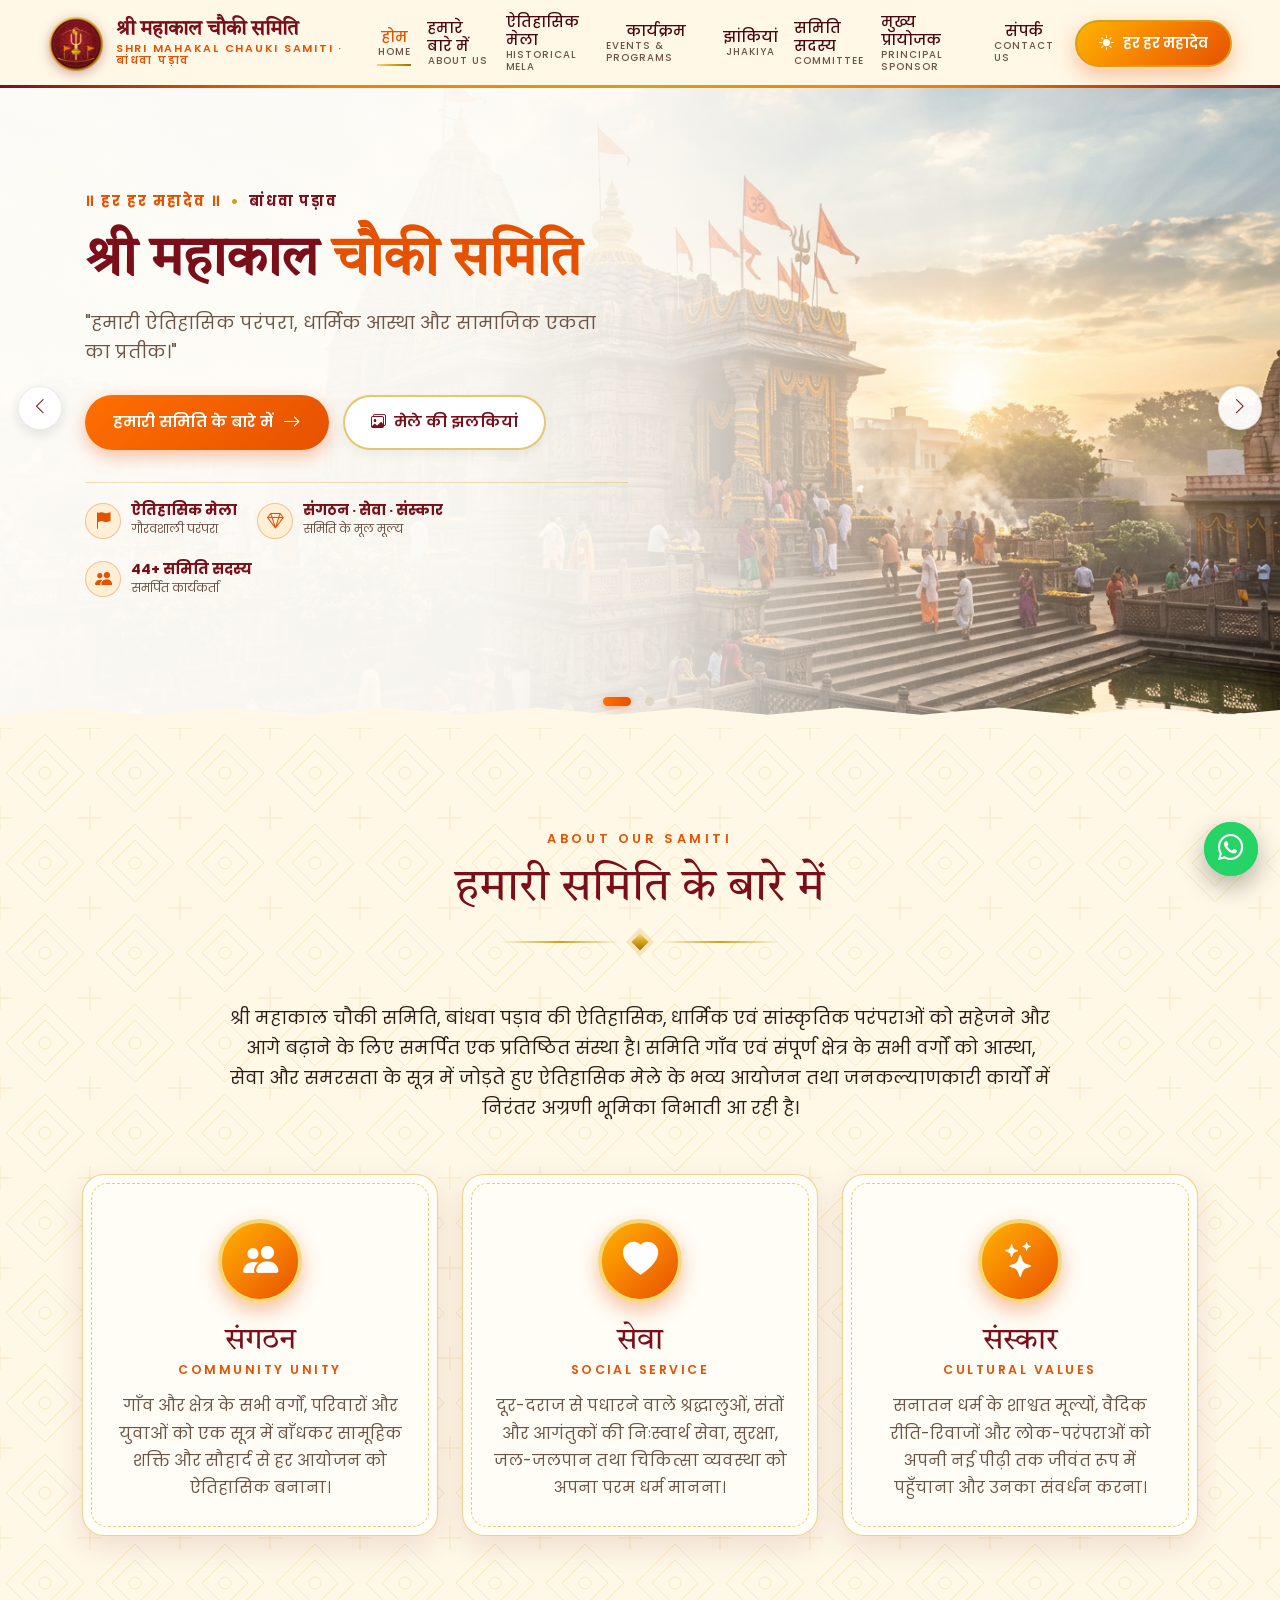
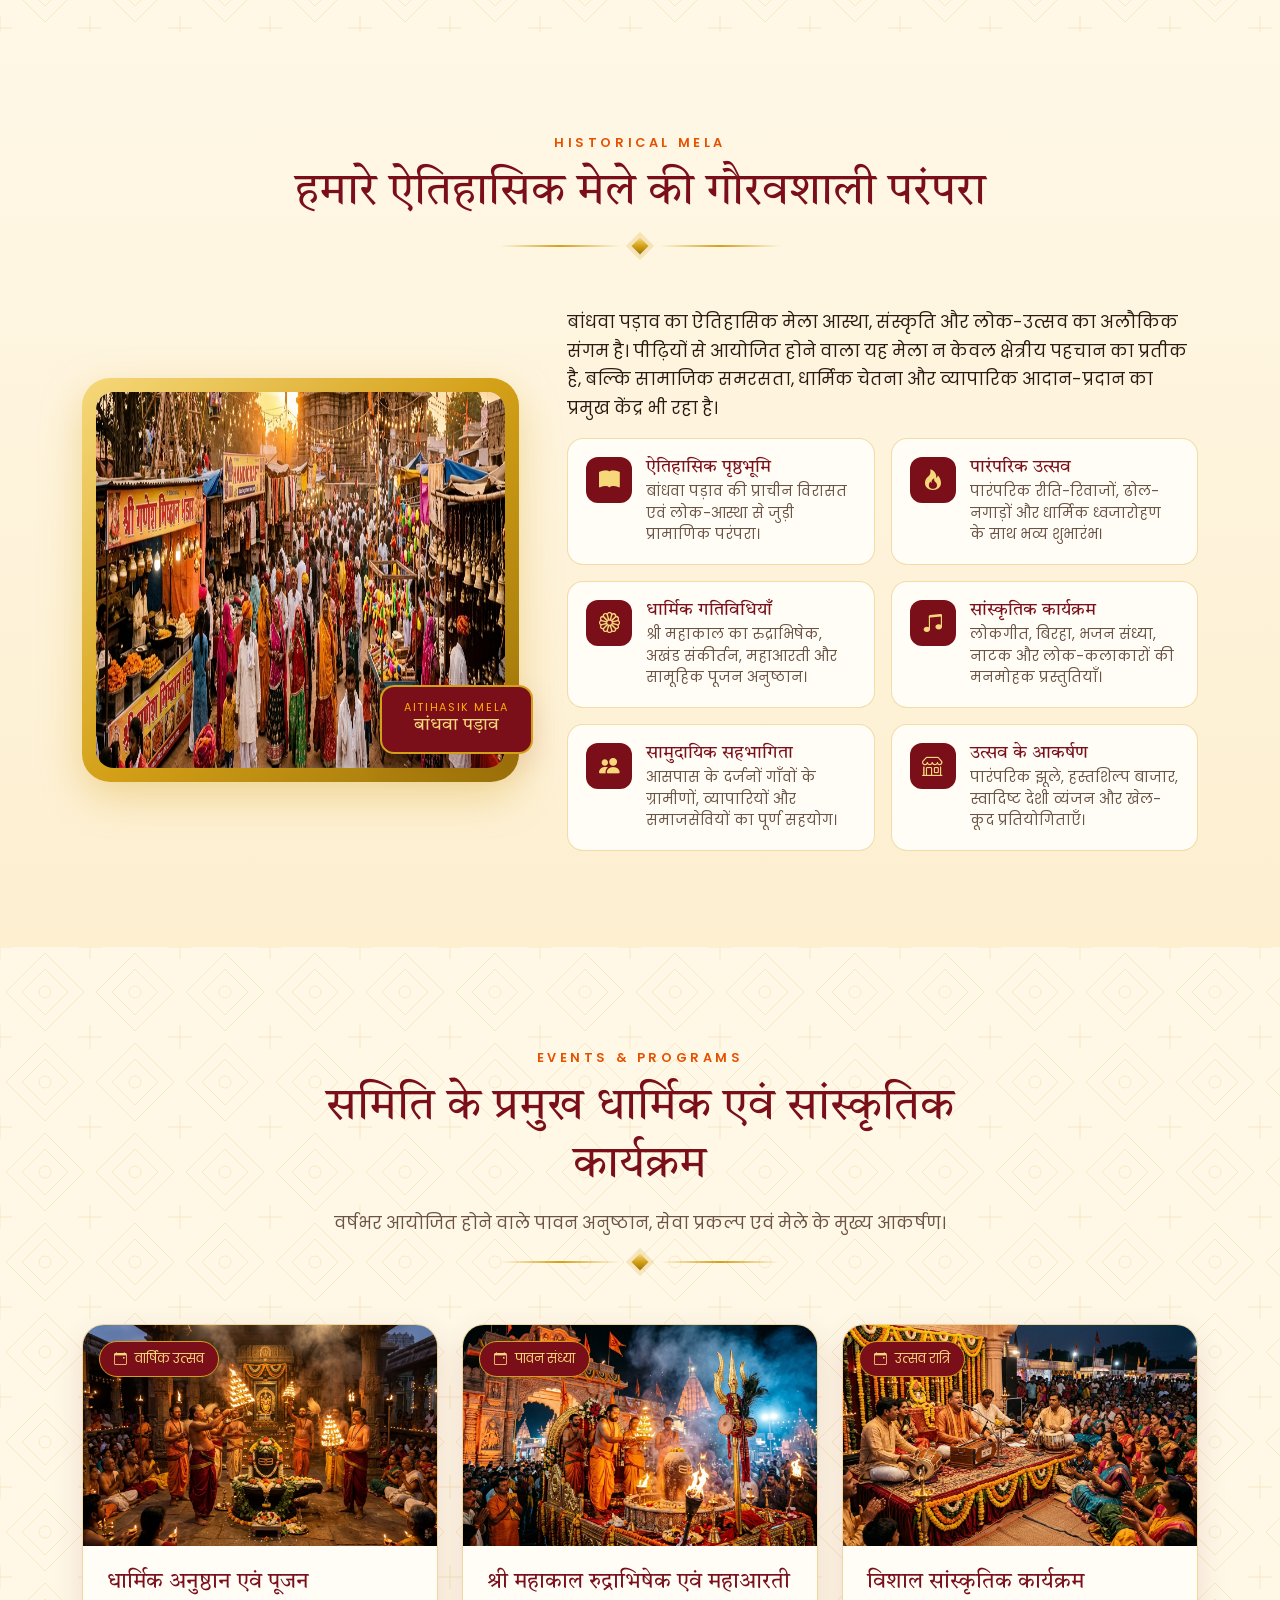
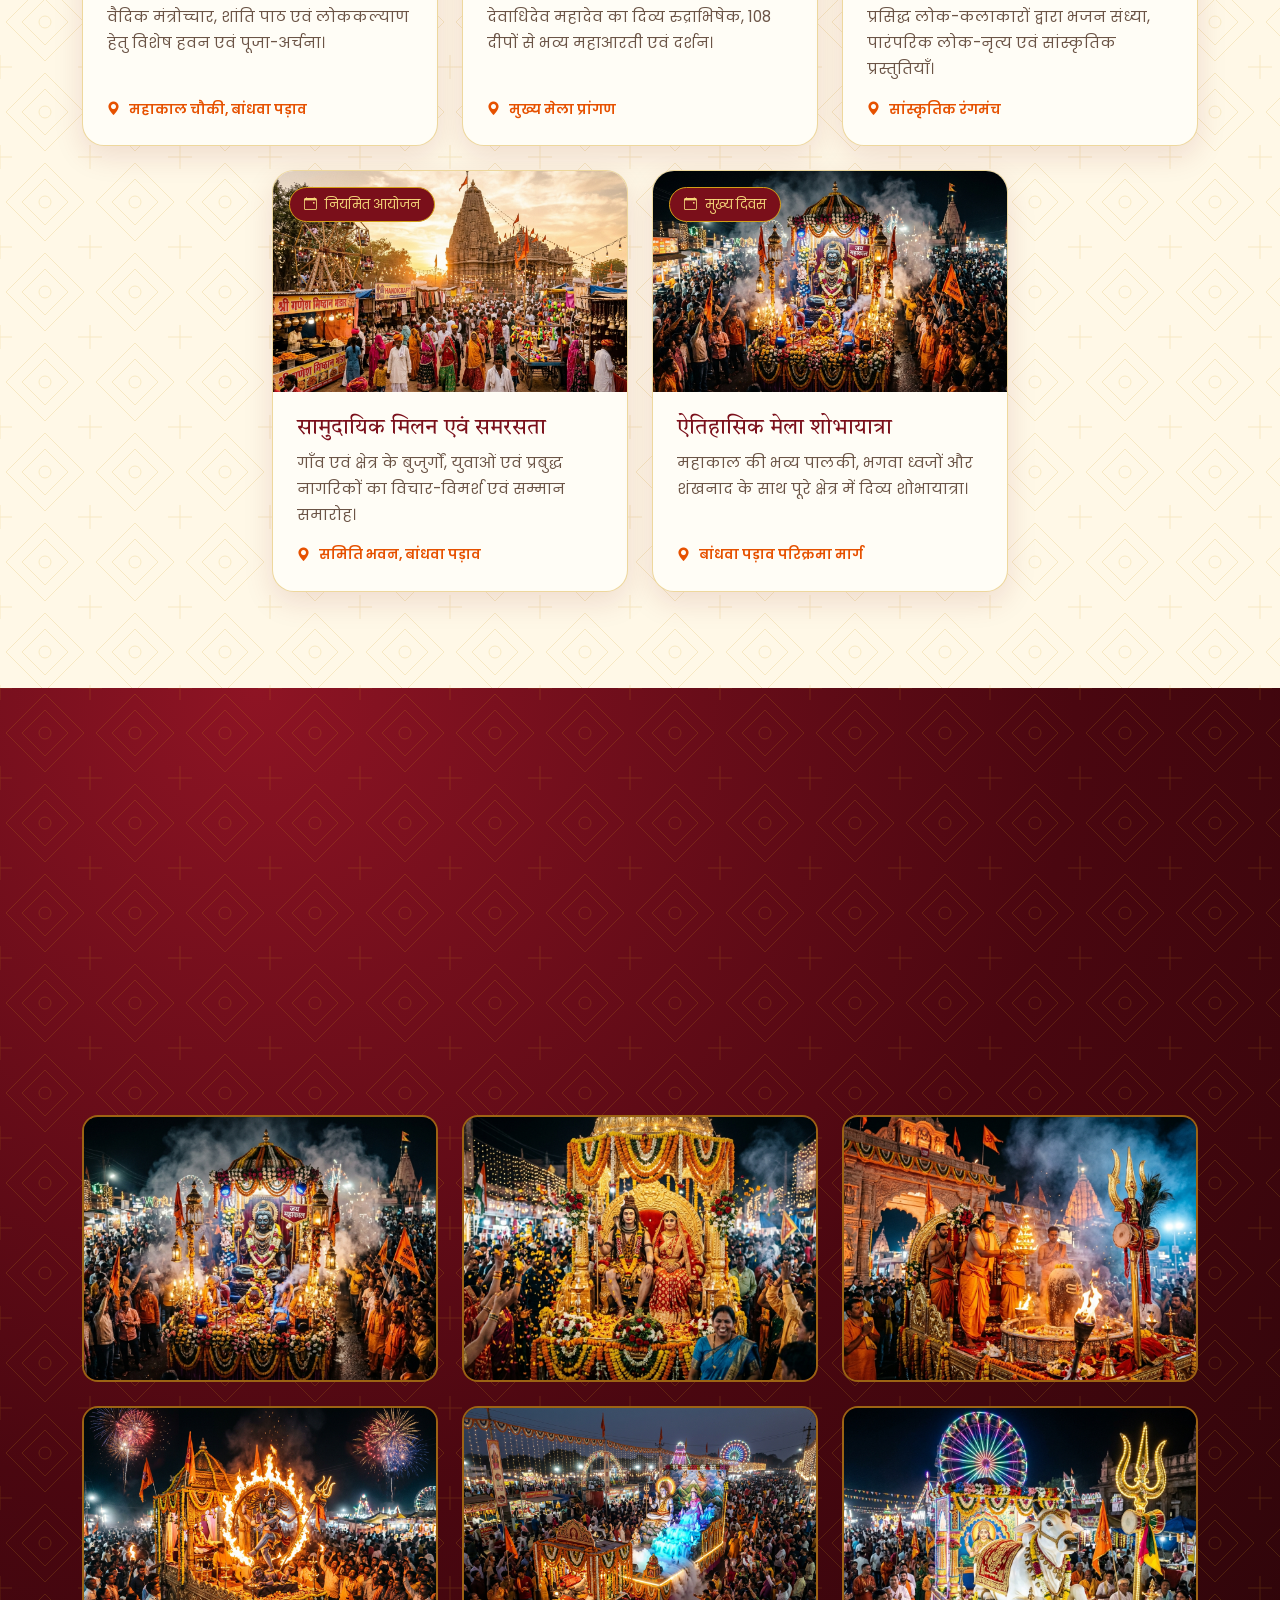
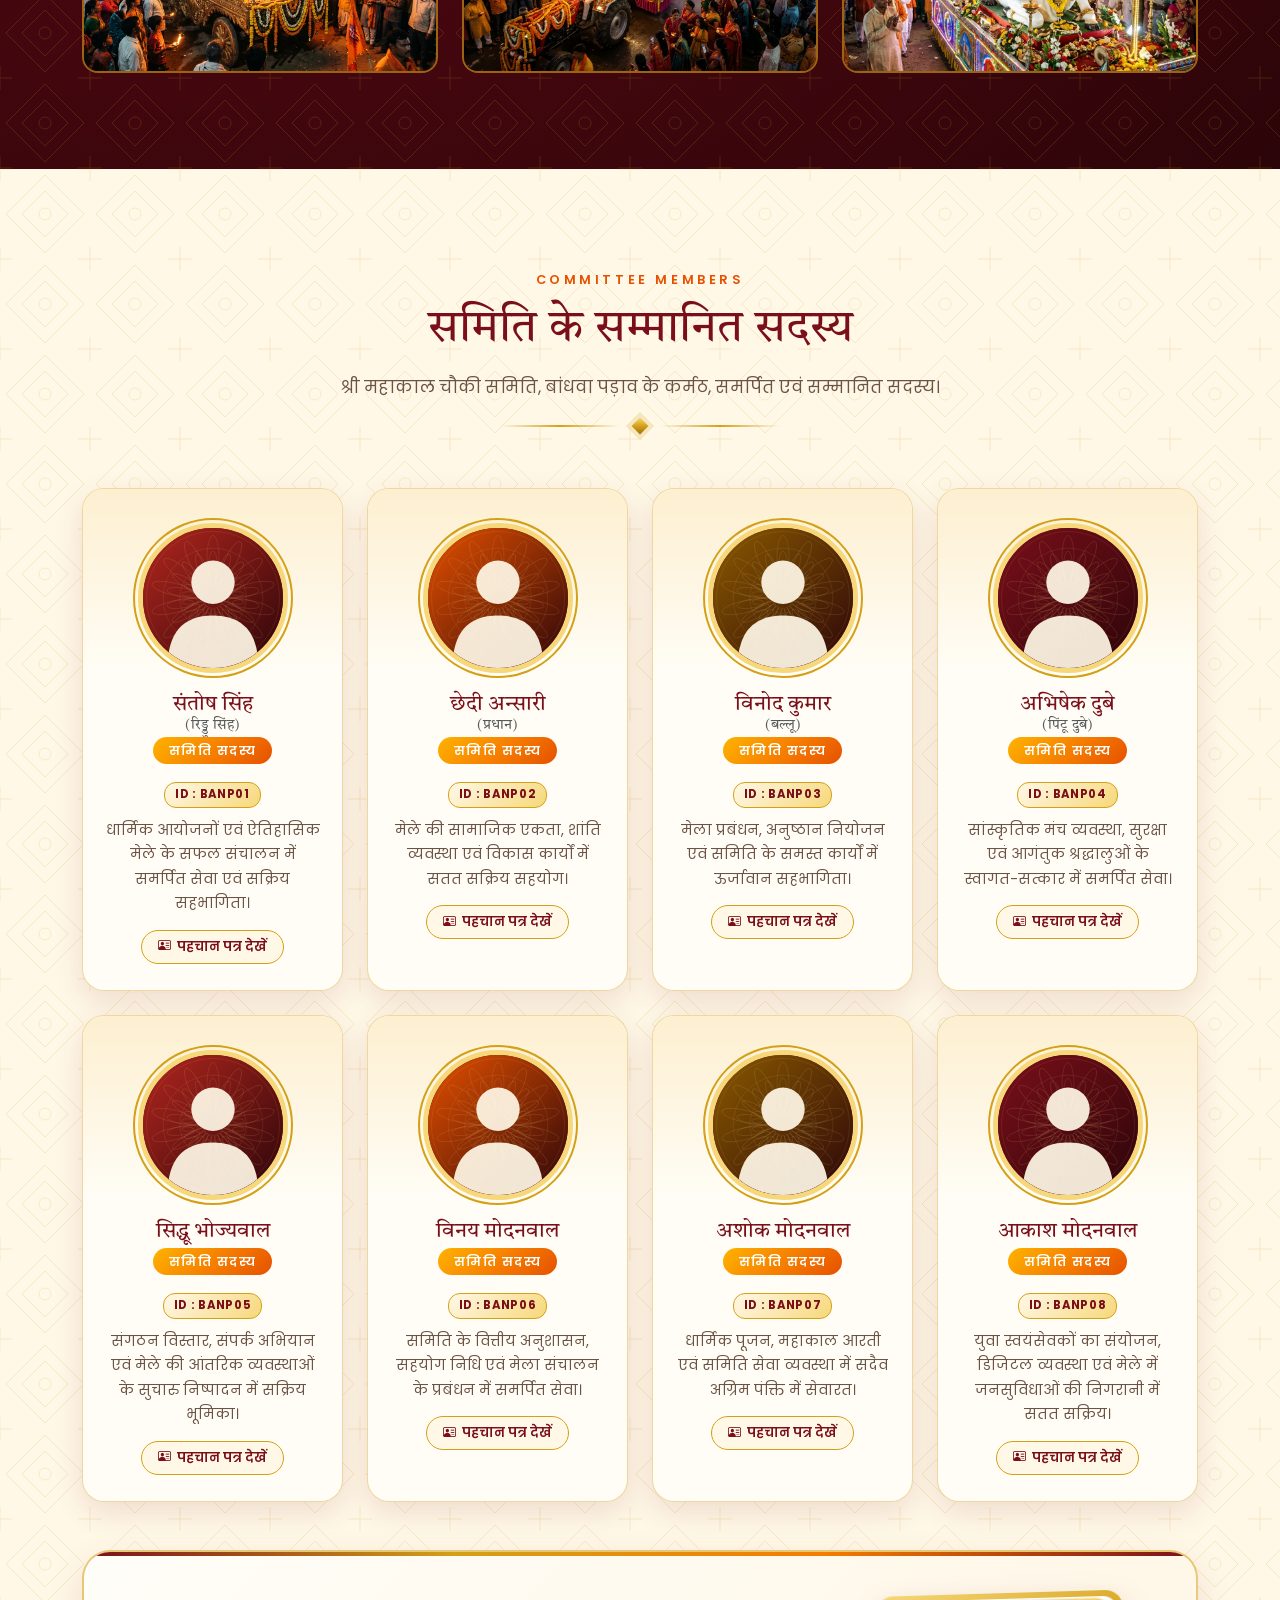
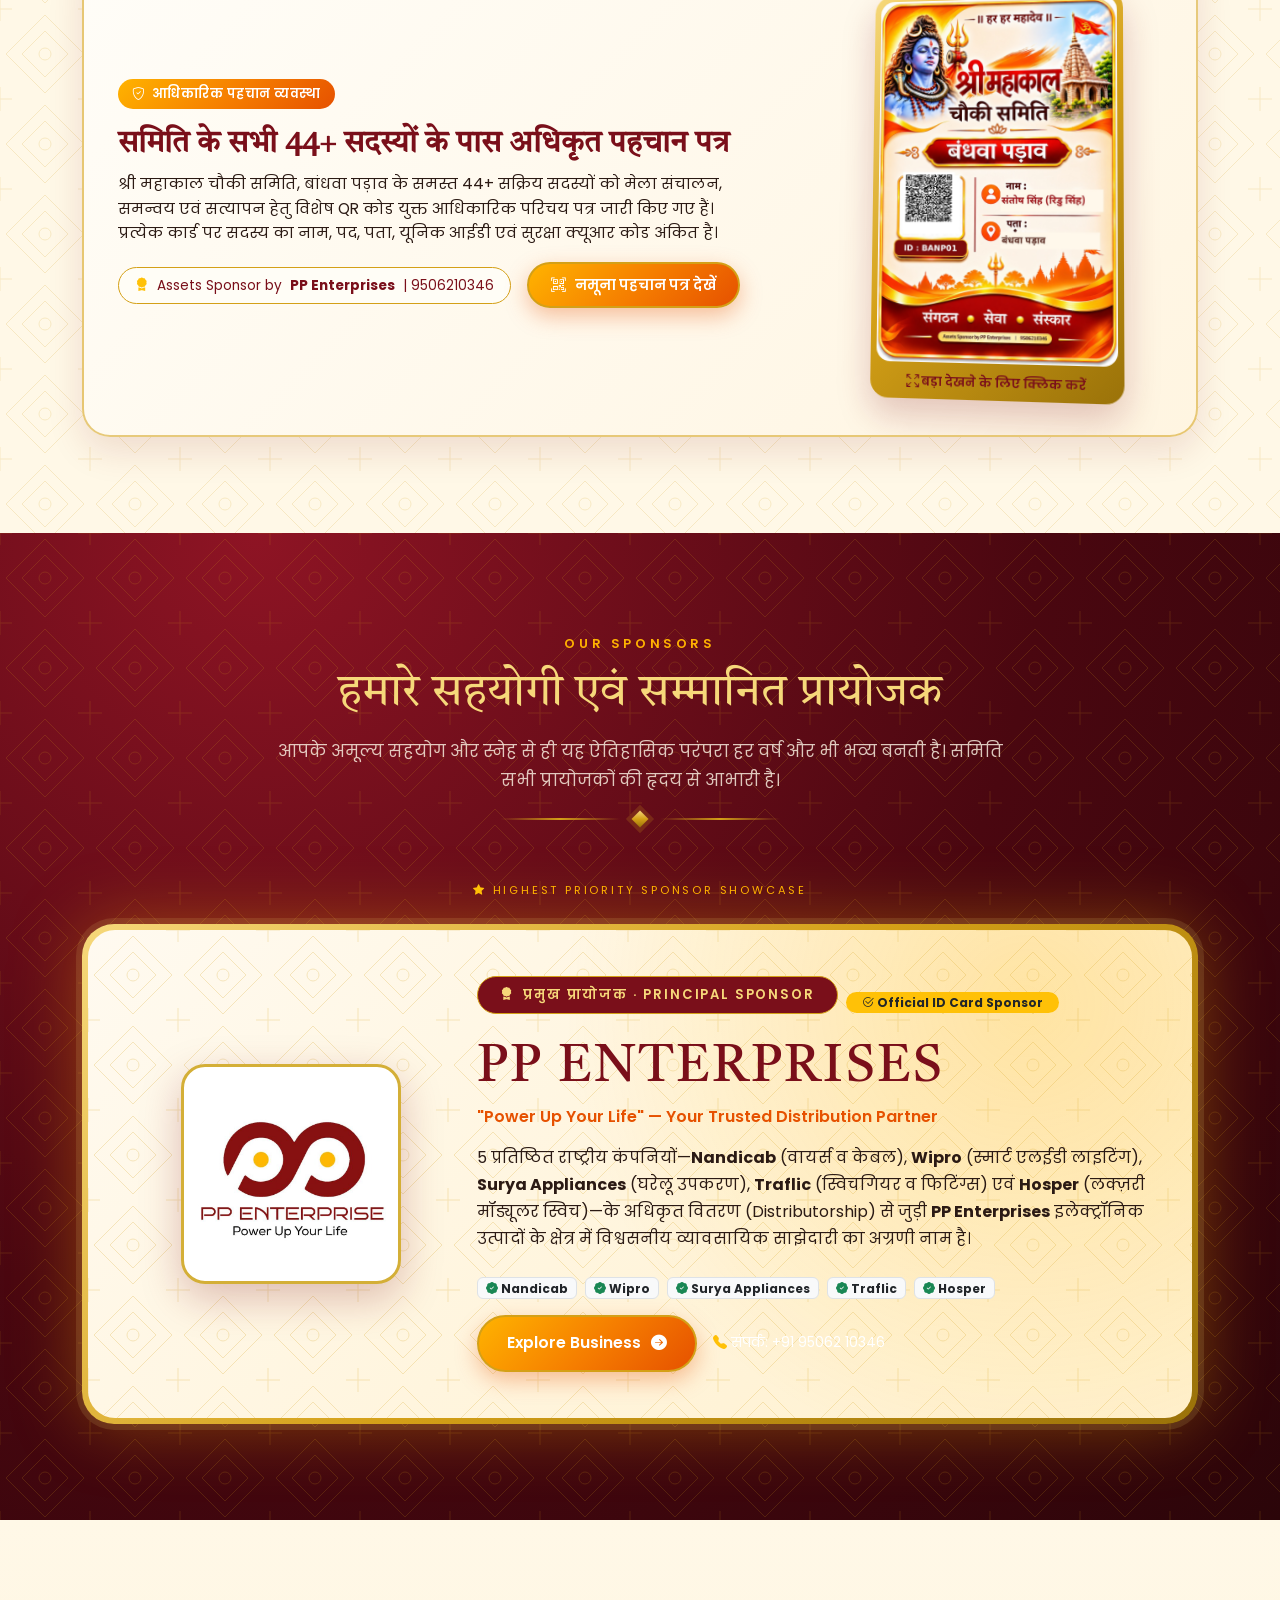
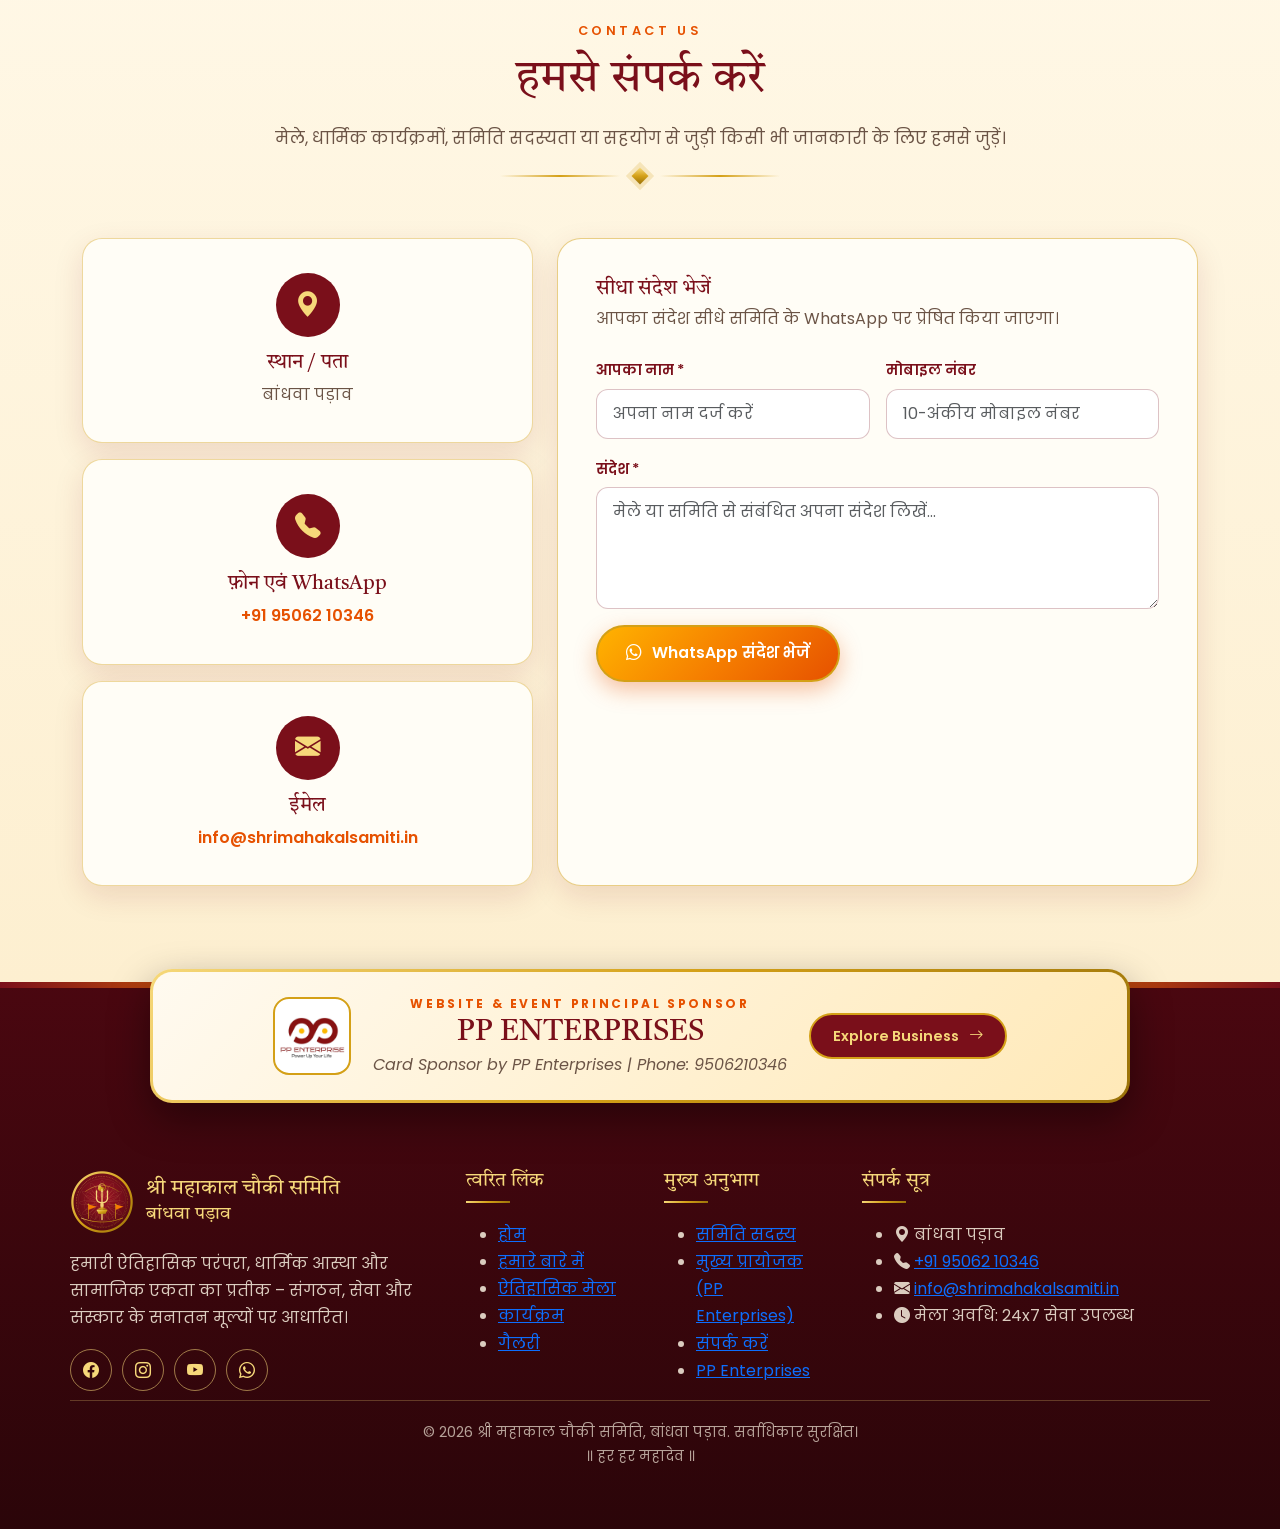
==== commit 869a3d1d: "logo change" ====
--- a/index.html
+++ b/index.html
@@ -74,7 +74,7 @@
             <li class="nav-item"><a class="nav-link" href="#events"><span class="nav-hi">कार्यक्रम</span><span class="nav-en">Events &amp; Programs</span></a></li>
             <li class="nav-item"><a class="nav-link" href="#gallery"><span class="nav-hi">झांकियां</span><span class="nav-en">Jhakiya</span></a></li>
             <li class="nav-item"><a class="nav-link" href="#committee"><span class="nav-hi">समिति सदस्य</span><span class="nav-en">Committee</span></a></li>
-            <li class="nav-item"><a class="nav-link" href="#sponsors"><span class="nav-hi">सहयोगी प्रायोजक</span><span class="nav-en">Our Sponsors</span></a></li>
+            <li class="nav-item"><a class="nav-link" href="#sponsors"><span class="nav-hi">मुख्य प्रायोजक</span><span class="nav-en">Principal Sponsor</span></a></li>
             <li class="nav-item"><a class="nav-link" href="#contact"><span class="nav-hi">संपर्क</span><span class="nav-en">Contact Us</span></a></li>
             <li class="nav-item"><a class="btn-mahadev btn-small nav-cta" href="#home"><i class="bi bi-brightness-high-fill"></i> हर हर महादेव</a></li>
           </ul>
@@ -86,63 +86,91 @@
   <main id="main">
 
     <!-- =====================================================================
-         HERO SECTION: DYNAMIC SLIDING BANNER (4-5 BANNERS WITH FOREGROUND TEXT)
+         HERO SECTION: 3-SLIDE DYNAMIC BANNER (REFERENCE DESIGN PATTERN)
          ===================================================================== -->
-    <section class="hero-slider-section" id="home" aria-labelledby="heroTitle">
-      <div id="heroCarousel" class="carousel slide carousel-fade" data-bs-ride="carousel" data-bs-interval="5500" data-bs-pause="hover">
+    <section class="banner-hero-section" id="home" aria-labelledby="heroTitle">
+      <div id="heroCarousel" class="carousel slide carousel-fade" data-bs-ride="carousel" data-bs-interval="6000" data-bs-pause="hover">
         
-        <!-- Indicators (Numbered Navigation Pills) -->
-        <div class="carousel-indicators hero-indicators">
-          <button type="button" data-bs-target="#heroCarousel" data-bs-slide-to="0" class="active" aria-current="true" aria-label="बैनर 1: महाकाल चौकी समिति">
-            <span class="indicator-num">01</span>
-            <span class="indicator-label">महाकाल चौकी समिति</span>
-          </button>
-          <button type="button" data-bs-target="#heroCarousel" data-bs-slide-to="1" aria-label="बैनर 2: ऐतिहासिक मेला">
-            <span class="indicator-num">02</span>
-            <span class="indicator-label">ऐतिहासिक मेला</span>
-          </button>
-          <button type="button" data-bs-target="#heroCarousel" data-bs-slide-to="2" aria-label="बैनर 3: पावन झांकियां">
-            <span class="indicator-num">03</span>
-            <span class="indicator-label">दिव्य झांकियां</span>
-          </button>
-          <button type="button" data-bs-target="#heroCarousel" data-bs-slide-to="3" aria-label="बैनर 4: महाआरती व अनुष्ठान">
-            <span class="indicator-num">04</span>
-            <span class="indicator-label">पावन महाआरती</span>
-          </button>
-          <button type="button" data-bs-target="#heroCarousel" data-bs-slide-to="4" aria-label="बैनर 5: संगठन व मुख्य प्रायोजक">
-            <span class="indicator-num">05</span>
-            <span class="indicator-label">संगठन व प्रायोजक</span>
-          </button>
+        <!-- Modern Bottom Pagination (Pill & Dots) -->
+        <div class="carousel-indicators banner-indicators">
+          <button type="button" data-bs-target="#heroCarousel" data-bs-slide-to="0" class="active" aria-current="true" aria-label="स्लाइड 1: श्री महाकाल चौकी समिति"></button>
+          <button type="button" data-bs-target="#heroCarousel" data-bs-slide-to="1" aria-label="स्लाइड 2: ऐतिहासिक मेला"></button>
+          <button type="button" data-bs-target="#heroCarousel" data-bs-slide-to="2" aria-label="स्लाइड 3: पावन शोभायात्रा व झांकियां"></button>
         </div>
 
         <div class="carousel-inner">
 
           <!-- SLIDE 1: Shri Mahakal Chauki Samiti - Bandhwa Padav -->
           <div class="carousel-item active">
-            <div class="hero-slide-bg">
-              <img src="assets/images/banners/banner-1.jpg" alt="श्री महाकाल चौकी समिति, बांधवा पड़ाव" class="hero-bg-img" loading="eager">
-              <div class="hero-slide-overlay"></div>
-            </div>
-            <div class="container hero-slide-container">
-              <div class="hero-slide-content text-center">
-                <span class="hero-mantra">॥ हर हर महादेव ॥</span>
-                <h1 class="hero-title" id="heroTitle">श्री महाकाल चौकी समिति</h1>
-                <div class="hero-cartouche-wrap">
-                  <span class="cartouche-flourish" aria-hidden="true">❧</span>
-                  <span class="hero-cartouche">बंधवा पड़ाव</span>
-                  <span class="cartouche-flourish" aria-hidden="true">☙</span>
-                </div>
-                <p class="hero-text mx-auto">
-                  "हमारी ऐतिहासिक परंपरा, धार्मिक आस्था और सामाजिक एकता का प्रतीक।"
-                </p>
-                <div class="d-flex flex-wrap justify-content-center gap-2 mb-4">
-                  <span class="hero-pill-badge"><i class="bi bi-flag-fill text-danger"></i> ऐतिहासिक मेला</span>
-                  <span class="hero-pill-badge"><i class="bi bi-gem text-warning"></i> संगठन · सेवा · संस्कार</span>
-                  <span class="hero-pill-badge"><i class="bi bi-people-fill text-info"></i> 44+ समिति सदस्य</span>
-                </div>
-                <div class="hero-actions justify-content-center">
-                  <a class="btn-mahadev" href="#about"><i class="bi bi-people-fill"></i> हमारी समिति के बारे में</a>
-                  <a class="btn-gold-outline" href="#gallery"><i class="bi bi-images"></i> मेले की पावन झांकियां देखें</a>
+            <div class="banner-slide-wrap">
+              <div class="banner-bg-holder">
+                <img src="assets/images/banners/banner-1.jpg" alt="श्री महाकाल चौकी समिति, बांधवा पड़ाव" class="banner-bg-img" loading="eager">
+                <div class="banner-gradient-mask"></div>
+              </div>
+
+              <div class="container banner-content-container">
+                <div class="row align-items-center">
+                  <div class="col-lg-7 col-xl-6">
+                    <div class="banner-text-box">
+                      <div class="banner-eyebrow">
+                        <span class="eyebrow-accent">॥ हर हर महादेव ॥</span>
+                        <span class="eyebrow-sep">•</span>
+                        <span>बांधवा पड़ाव</span>
+                      </div>
+
+                      <h1 class="banner-heading" id="heroTitle">
+                        श्री महाकाल <span class="heading-accent">चौकी समिति</span>
+                      </h1>
+
+                      <p class="banner-subheading">
+                        "हमारी ऐतिहासिक परंपरा, धार्मिक आस्था और सामाजिक एकता का प्रतीक।"
+                      </p>
+
+                      <div class="banner-cta-group">
+                        <a class="banner-btn-primary" href="#about">
+                          <span>हमारी समिति के बारे में</span>
+                          <i class="bi bi-arrow-right"></i>
+                        </a>
+                        <a class="banner-btn-secondary" href="#gallery">
+                          <i class="bi bi-images"></i>
+                          <span>मेले की झलकियां</span>
+                        </a>
+                      </div>
+
+                      <div class="banner-feature-row">
+                        <div class="banner-feature-item">
+                          <div class="banner-feature-icon">
+                            <i class="bi bi-flag-fill"></i>
+                          </div>
+                          <div class="banner-feature-info">
+                            <span class="feature-title">ऐतिहासिक मेला</span>
+                            <span class="feature-desc">गौरवशाली परंपरा</span>
+                          </div>
+                        </div>
+
+                        <div class="banner-feature-item">
+                          <div class="banner-feature-icon">
+                            <i class="bi bi-gem"></i>
+                          </div>
+                          <div class="banner-feature-info">
+                            <span class="feature-title">संगठन · सेवा · संस्कार</span>
+                            <span class="feature-desc">समिति के मूल मूल्य</span>
+                          </div>
+                        </div>
+
+                        <div class="banner-feature-item">
+                          <div class="banner-feature-icon">
+                            <i class="bi bi-people-fill"></i>
+                          </div>
+                          <div class="banner-feature-info">
+                            <span class="feature-title">44+ समिति सदस्य</span>
+                            <span class="feature-desc">समर्पित कार्यकर्ता</span>
+                          </div>
+                        </div>
+                      </div>
+
+                    </div>
+                  </div>
                 </div>
               </div>
             </div>
@@ -150,30 +178,75 @@
 
           <!-- SLIDE 2: Historical Village Fair / Aitihasik Mela -->
           <div class="carousel-item">
-            <div class="hero-slide-bg">
-              <img src="assets/images/banners/banner-2.jpg" alt="बांधवा पड़ाव का ऐतिहासिक मेला" class="hero-bg-img" loading="lazy">
-              <div class="hero-slide-overlay"></div>
-            </div>
-            <div class="container hero-slide-container">
-              <div class="hero-slide-content text-center">
-                <span class="hero-mantra">॥ जय श्री महाकाल ॥</span>
-                <h2 class="hero-title">बांधवा पड़ाव का ऐतिहासिक मेला</h2>
-                <div class="hero-cartouche-wrap">
-                  <span class="cartouche-flourish" aria-hidden="true">❧</span>
-                  <span class="hero-cartouche">गौरवशाली परंपरा</span>
-                  <span class="cartouche-flourish" aria-hidden="true">☙</span>
-                </div>
-                <p class="hero-text mx-auto">
-                  "दशकों पुरानी सांस्कृतिक धरोहर, धार्मिक उल्लास एवं संपूर्ण ग्रामीण क्षेत्र की समरसता का विराट संगम।"
-                </p>
-                <div class="d-flex flex-wrap justify-content-center gap-2 mb-4">
-                  <span class="hero-pill-badge"><i class="bi bi-sun-fill text-warning"></i> प्राचीन ग्रामीण मेला</span>
-                  <span class="hero-pill-badge"><i class="bi bi-stars text-warning"></i> पारंपरिक सांस्कृतिक उत्सव</span>
-                  <span class="hero-pill-badge"><i class="bi bi-geo-alt-fill text-danger"></i> बांधवा पड़ाव तीर्थ प्रांगण</span>
-                </div>
-                <div class="hero-actions justify-content-center">
-                  <a class="btn-mahadev" href="#mela"><i class="bi bi-journal-text"></i> मेले का इतिहास पढ़ें</a>
-                  <a class="btn-gold-outline" href="#events"><i class="bi bi-calendar-check-fill"></i> मुख्य कार्यक्रम देखें</a>
+            <div class="banner-slide-wrap">
+              <div class="banner-bg-holder">
+                <img src="assets/images/banners/banner-2.jpg" alt="बांधवा पड़ाव का ऐतिहासिक मेला" class="banner-bg-img" loading="lazy">
+                <div class="banner-gradient-mask"></div>
+              </div>
+
+              <div class="container banner-content-container">
+                <div class="row align-items-center">
+                  <div class="col-lg-7 col-xl-6">
+                    <div class="banner-text-box">
+                      <div class="banner-eyebrow">
+                        <span class="eyebrow-accent">॥ जय श्री महाकाल ॥</span>
+                        <span class="eyebrow-sep">•</span>
+                        <span>वार्षिक महाउत्सव</span>
+                      </div>
+
+                      <h2 class="banner-heading">
+                        बांधवा पड़ाव का <span class="heading-accent">ऐतिहासिक मेला</span>
+                      </h2>
+
+                      <p class="banner-subheading">
+                        "दशकों पुरानी सांस्कृतिक धरोहर, धार्मिक उल्लास एवं संपूर्ण ग्रामीण क्षेत्र की समरसता का विराट संगम।"
+                      </p>
+
+                      <div class="banner-cta-group">
+                        <a class="banner-btn-primary" href="#mela">
+                          <span>मेले का इतिहास पढ़ें</span>
+                          <i class="bi bi-arrow-right"></i>
+                        </a>
+                        <a class="banner-btn-secondary" href="#events">
+                          <i class="bi bi-calendar-event"></i>
+                          <span>मुख्य कार्यक्रम</span>
+                        </a>
+                      </div>
+
+                      <div class="banner-feature-row">
+                        <div class="banner-feature-item">
+                          <div class="banner-feature-icon">
+                            <i class="bi bi-sun-fill"></i>
+                          </div>
+                          <div class="banner-feature-info">
+                            <span class="feature-title">ग्रामीण मेला</span>
+                            <span class="feature-desc">पारंपरिक संस्कृति</span>
+                          </div>
+                        </div>
+
+                        <div class="banner-feature-item">
+                          <div class="banner-feature-icon">
+                            <i class="bi bi-stars"></i>
+                          </div>
+                          <div class="banner-feature-info">
+                            <span class="feature-title">विशाल जनसमूह</span>
+                            <span class="feature-desc">अटूट जन-आस्था</span>
+                          </div>
+                        </div>
+
+                        <div class="banner-feature-item">
+                          <div class="banner-feature-icon">
+                            <i class="bi bi-geo-alt-fill"></i>
+                          </div>
+                          <div class="banner-feature-info">
+                            <span class="feature-title">तीर्थ प्रांगण</span>
+                            <span class="feature-desc">बांधवा पड़ाव स्थल</span>
+                          </div>
+                        </div>
+                      </div>
+
+                    </div>
+                  </div>
                 </div>
               </div>
             </div>
@@ -181,106 +254,94 @@
 
           <!-- SLIDE 3: Grand Shobha Yatra & Divine Jhankis -->
           <div class="carousel-item">
-            <div class="hero-slide-bg">
-              <img src="assets/images/banners/banner-3.jpg" alt="भव्य शोभायात्रा एवं पावन झांकियां" class="hero-bg-img" loading="lazy">
-              <div class="hero-slide-overlay"></div>
+            <div class="banner-slide-wrap">
+              <div class="banner-bg-holder">
+                <img src="assets/images/banners/banner-3.jpg" alt="अलौकिक शोभायात्रा एवं भव्य झांकियां" class="banner-bg-img" loading="lazy">
+                <div class="banner-gradient-mask"></div>
+              </div>
+
+              <div class="container banner-content-container">
+                <div class="row align-items-center">
+                  <div class="col-lg-7 col-xl-6">
+                    <div class="banner-text-box">
+                      <div class="banner-eyebrow">
+                        <span class="eyebrow-accent">॥ ॐ नमः शिवाय ॥</span>
+                        <span class="eyebrow-sep">•</span>
+                        <span>दिव्य झांकियां</span>
+                      </div>
+
+                      <h2 class="banner-heading">
+                        अलौकिक शोभायात्रा <span class="heading-accent">& झांकियां</span>
+                      </h2>
+
+                      <p class="banner-subheading">
+                        "मेले के पावन अवसर पर देवाधिदेव महादेव की भव्य सवारी व 6 दिव्य झांकियों के अलौकिक दर्शन।"
+                      </p>
+
+                      <div class="banner-cta-group">
+                        <a class="banner-btn-primary" href="#gallery">
+                          <span>सभी झांकियों के दर्शन</span>
+                          <i class="bi bi-arrow-right"></i>
+                        </a>
+                        <a class="banner-btn-secondary" href="pp-enterprises.html">
+                          <i class="bi bi-award-fill"></i>
+                          <span>मुख्य प्रायोजक</span>
+                        </a>
+                      </div>
+
+                      <div class="banner-feature-row">
+                        <div class="banner-feature-item">
+                          <div class="banner-feature-icon">
+                            <i class="bi bi-shield-fill-check"></i>
+                          </div>
+                          <div class="banner-feature-info">
+                            <span class="feature-title">पालकी सवारी</span>
+                            <span class="feature-desc">श्री महाकाल की कृपा</span>
+                          </div>
+                        </div>
+
+                        <div class="banner-feature-item">
+                          <div class="banner-feature-icon">
+                            <i class="bi bi-fire"></i>
+                          </div>
+                          <div class="banner-feature-info">
+                            <span class="feature-title">भस्म आरती & तांडव</span>
+                            <span class="feature-desc">अद्भुत स्वरूप</span>
+                          </div>
+                        </div>
+
+                        <div class="banner-feature-item">
+                          <div class="banner-feature-icon">
+                            <i class="bi bi-award-fill"></i>
+                          </div>
+                          <div class="banner-feature-info">
+                            <span class="feature-title">PP Enterprises</span>
+                            <span class="feature-desc">मुख्य सहयोगी</span>
+                          </div>
+                        </div>
+                      </div>
+
+                    </div>
+                  </div>
+                </div>
+              </div>
             </div>
-            <div class="container hero-slide-container">
-              <div class="hero-slide-content text-center">
-                <span class="hero-mantra">॥ ॐ नमः शिवाय ॥</span>
-                <h2 class="hero-title">अलौकिक शोभायात्रा एवं झांकियां</h2>
-                <div class="hero-cartouche-wrap">
-                  <span class="cartouche-flourish" aria-hidden="true">❧</span>
-                  <span class="hero-cartouche">दिव्य दर्शन</span>
-                  <span class="cartouche-flourish" aria-hidden="true">☙</span>
-                </div>
-                <p class="hero-text mx-auto">
-                  "ऐतिहासिक मेले के पावन अवसर पर भगवान श्री महाकाल की भव्य सवारी व 6 दिव्य झांकियों के अलौकिक दर्शन।"
-                </p>
-                <div class="d-flex flex-wrap justify-content-center gap-2 mb-4">
-                  <span class="hero-pill-badge"><i class="bi bi-shield-fill-check text-warning"></i> श्री महाकाल पालकी सवारी</span>
-                  <span class="hero-pill-badge"><i class="bi bi-fire text-danger"></i> रुद्र तांडव व भस्म आरती</span>
-                  <span class="hero-pill-badge"><i class="bi bi-magic text-info"></i> 6 विशेष जीवंत झांकियां</span>
-                </div>
-                <div class="hero-actions justify-content-center">
-                  <a class="btn-mahadev" href="#gallery"><i class="bi bi-images"></i> सभी झांकियों के दर्शन करें</a>
-                  <a class="btn-gold-outline" href="#events"><i class="bi bi-compass-fill"></i> शोभायात्रा विवरण</a>
-                </div>
-              </div>
-            </div>
-          </div>
-
-          <!-- SLIDE 4: Maha Aarti & Religious Rituals -->
-          <div class="carousel-item">
-            <div class="hero-slide-bg">
-              <img src="assets/images/banners/banner-4.jpg" alt="पावन महाआरती एवं रुद्राभिषेक" class="hero-bg-img" loading="lazy">
-              <div class="hero-slide-overlay"></div>
-            </div>
-            <div class="container hero-slide-container">
-              <div class="hero-slide-content text-center">
-                <span class="hero-mantra">॥ कर्पूरगौरं करुणावतारम् ॥</span>
-                <h2 class="hero-title">पावन महाआरती एवं रुद्राभिषेक</h2>
-                <div class="hero-cartouche-wrap">
-                  <span class="cartouche-flourish" aria-hidden="true">❧</span>
-                  <span class="hero-cartouche">108 दीप महाआरती</span>
-                  <span class="cartouche-flourish" aria-hidden="true">☙</span>
-                </div>
-                <p class="hero-text mx-auto">
-                  "वैदिक मंत्रोच्चार, शंखनाद, डमरू की ध्वनि और 108 अखंड दीपों की ज्योति से पावन होता बांधवा पड़ाव धाम।"
-                </p>
-                <div class="d-flex flex-wrap justify-content-center gap-2 mb-4">
-                  <span class="hero-pill-badge"><i class="bi bi-brightness-high-fill text-warning"></i> 108 दीप महाआरती</span>
-                  <span class="hero-pill-badge"><i class="bi bi-droplet-fill text-info"></i> पवित्र रुद्राभिषेक</span>
-                  <span class="hero-pill-badge"><i class="bi bi-bell-fill text-warning"></i> अखंड भजन संध्या</span>
-                </div>
-                <div class="hero-actions justify-content-center">
-                  <a class="btn-mahadev" href="#events"><i class="bi bi-calendar-event"></i> धार्मिक कार्यक्रम देखें</a>
-                  <a class="btn-gold-outline" href="#contact"><i class="bi bi-telephone-fill"></i> समिति से संपर्क करें</a>
-                </div>
-              </div>
-            </div>
-          </div>
-
-          <!-- SLIDE 5: Organization, Values & PP Enterprises Sponsor -->
-          <div class="carousel-item">
-            <div class="hero-slide-bg">
-              <img src="assets/images/banners/banner-5.jpg" alt="संगठन सेवा संस्कार एवं मुख्य प्रायोजक" class="hero-bg-img" loading="lazy">
-              <div class="hero-slide-overlay"></div>
-            </div>
-            <div class="container hero-slide-container">
-              <div class="hero-slide-content text-center">
-                <span class="hero-mantra">॥ संगठन ● सेवा ● संस्कार ॥</span>
-                <h2 class="hero-title">श्री महाकाल चौकी समिति परिवार</h2>
-                <div class="hero-cartouche-wrap">
-                  <span class="cartouche-flourish" aria-hidden="true">❧</span>
-                  <span class="hero-cartouche">Principal Sponsor: PP Enterprises</span>
-                  <span class="cartouche-flourish" aria-hidden="true">☙</span>
-                </div>
-                <p class="hero-text mx-auto">
-                  "समर्पित 44+ सदस्यों की एकजुट शक्ति एवं मुख्य सहयोगी पी. पी. एंटरप्राइजेज (PP Enterprises | 9506210346) का पावन सहयोग।"
-                </p>
-                <div class="d-flex flex-wrap justify-content-center gap-2 mb-4">
-                  <span class="hero-pill-badge"><i class="bi bi-award-fill text-warning"></i> मुख्य प्रायोजक: PP Enterprises</span>
-                  <span class="hero-pill-badge"><i class="bi bi-people-fill text-primary"></i> 44+ समिति सदस्य</span>
-                  <span class="hero-pill-badge"><i class="bi bi-telephone-fill text-success"></i> 9506210346</span>
-                </div>
-                <div class="hero-actions justify-content-center">
-                  <a class="btn-mahadev" href="pp-enterprises.html"><i class="bi bi-briefcase-fill"></i> PP Enterprises एक्सप्लोर करें</a>
-                  <a class="btn-gold-outline" href="#committee"><i class="bi bi-person-lines-fill"></i> समिति सदस्यों की सूची</a>
-                </div>
-              </div>
-            </div>
-          </div>
-
-        </div>
-
-        <!-- Carousel Prev / Next Controls -->
-        <button class="carousel-control-prev hero-carousel-btn" type="button" data-bs-target="#heroCarousel" data-bs-slide="prev" aria-label="पिछला बैनर">
-          <span class="hero-nav-circle" aria-hidden="true"><i class="bi bi-chevron-left"></i></span>
+          </div>
+
+        </div>
+
+        <!-- Left / Right Edge Circular Navigation Arrows (Matching Reference) -->
+        <button class="carousel-control-prev banner-nav-btn" type="button" data-bs-target="#heroCarousel" data-bs-slide="prev" aria-label="पिछला बैनर">
+          <span class="banner-nav-arrow" aria-hidden="true">
+            <i class="bi bi-chevron-left"></i>
+          </span>
           <span class="visually-hidden">Previous</span>
         </button>
-        <button class="carousel-control-next hero-carousel-btn" type="button" data-bs-target="#heroCarousel" data-bs-slide="next" aria-label="अगला बैनर">
-          <span class="hero-nav-circle" aria-hidden="true"><i class="bi bi-chevron-right"></i></span>
+
+        <button class="carousel-control-next banner-nav-btn" type="button" data-bs-target="#heroCarousel" data-bs-slide="next" aria-label="अगला बैनर">
+          <span class="banner-nav-arrow" aria-hidden="true">
+            <i class="bi bi-chevron-right"></i>
+          </span>
           <span class="visually-hidden">Next</span>
         </button>
 
@@ -557,8 +618,8 @@
       <div class="container">
         <div class="section-head reveal">
           <span class="section-eyebrow">Committee Members</span>
-          <h2 class="section-title" id="committeeTitle">समिति के सम्मानित पदाधिकारी एवं सदस्य</h2>
-          <p class="section-lead">श्री महाकाल चौकी समिति, बांधवा पड़ाव के कर्मठ, समर्पित एवं सम्मानित मार्गदर्शक।</p>
+          <h2 class="section-title" id="committeeTitle">समिति के सम्मानित सदस्य</h2>
+          <p class="section-lead">श्री महाकाल चौकी समिति, बांधवा पड़ाव के कर्मठ, समर्पित एवं सम्मानित सदस्य।</p>
           <div class="gold-divider"><span class="gold-divider-icon"></span></div>
         </div>
 
@@ -570,9 +631,9 @@
                 <img class="member-photo" src="assets/images/committee/member-1.svg" alt="संतोष सिंह (रिड्डु सिंह)" loading="lazy" width="150" height="150">
               </div>
               <h3 class="member-name">संतोष सिंह <small class="d-block text-muted" style="font-size:0.85rem;">(रिड्डु सिंह)</small></h3>
-              <span class="member-role">संरक्षक / वरिष्ठ सदस्य</span>
+              <span class="member-role">समिति सदस्य</span>
               <div><span class="member-id-pill">ID : BANP01</span></div>
-              <p class="member-text">समिति के वरिष्ठ संरक्षक, धार्मिक आयोजनों एवं ऐतिहासिक मेले के संचालन में अनुभवी मार्गदर्शन।</p>
+              <p class="member-text">धार्मिक आयोजनों एवं ऐतिहासिक मेले के सफल संचालन में समर्पित सेवा एवं सक्रिय सहभागिता।</p>
               <button class="btn-card-preview" type="button" data-card="assets/images/official-id-card-sample.jpg" data-name="संतोष सिंह (रिड्डु सिंह)" data-id="BANP01">
                 <i class="bi bi-person-vcard"></i> पहचान पत्र देखें
               </button>
@@ -586,9 +647,9 @@
                 <img class="member-photo" src="assets/images/committee/member-2.svg" alt="छेदी अन्सारी (प्रधान)" loading="lazy" width="150" height="150">
               </div>
               <h3 class="member-name">छेदी अन्सारी <small class="d-block text-muted" style="font-size:0.85rem;">(प्रधान)</small></h3>
-              <span class="member-role">ग्राम प्रधान / मुख्य संरक्षक</span>
+              <span class="member-role">समिति सदस्य</span>
               <div><span class="member-id-pill">ID : BANP02</span></div>
-              <p class="member-text">ग्राम बंधवा पड़ाव के प्रधान, मेले की सामाजिक एकता, शांति व्यवस्था एवं विकास कार्यों के मजबूत स्तंभ।</p>
+              <p class="member-text">मेले की सामाजिक एकता, शांति व्यवस्था एवं विकास कार्यों में सतत सक्रिय सहयोग।</p>
               <button class="btn-card-preview" type="button" data-card="assets/images/committee/card-banp02.jpg" data-name="छेदी अन्सारी (प्रधान)" data-id="BANP02">
                 <i class="bi bi-person-vcard"></i> पहचान पत्र देखें
               </button>
@@ -602,9 +663,9 @@
                 <img class="member-photo" src="assets/images/committee/member-3.svg" alt="विनोद कुमार (बल्लू)" loading="lazy" width="150" height="150">
               </div>
               <h3 class="member-name">विनोद कुमार <small class="d-block text-muted" style="font-size:0.85rem;">(बल्लू)</small></h3>
-              <span class="member-role">अध्यक्ष / समिति प्रमुख</span>
+              <span class="member-role">समिति सदस्य</span>
               <div><span class="member-id-pill">ID : BANP03</span></div>
-              <p class="member-text">मेला प्रबंधन, अनुष्ठान नियोजन एवं समिति के समस्त कार्यवाहियों के कुशल एवं ऊर्जावान नेतृत्वकर्ता।</p>
+              <p class="member-text">मेला प्रबंधन, अनुष्ठान नियोजन एवं समिति के समस्त कार्यों में ऊर्जावान सहभागिता।</p>
               <button class="btn-card-preview" type="button" data-card="assets/images/committee/card-banp03.jpg" data-name="विनोद कुमार (बल्लू)" data-id="BANP03">
                 <i class="bi bi-person-vcard"></i> पहचान पत्र देखें
               </button>
@@ -618,9 +679,9 @@
                 <img class="member-photo" src="assets/images/committee/member-4.svg" alt="अभिषेक दुबे (पिंटू दुबे)" loading="lazy" width="150" height="150">
               </div>
               <h3 class="member-name">अभिषेक दुबे <small class="d-block text-muted" style="font-size:0.85rem;">(पिंटू दुबे)</small></h3>
-              <span class="member-role">उपाध्यक्ष / मेला प्रबंधक</span>
+              <span class="member-role">समिति सदस्य</span>
               <div><span class="member-id-pill">ID : BANP04</span></div>
-              <p class="member-text">सांस्कृतिक मंच व्यवस्था, सुरक्षा एवं आगंतुक श्रद्धालुओं के स्वागत-सत्कार में समर्पित कर्मठ कार्यकर्ता।</p>
+              <p class="member-text">सांस्कृतिक मंच व्यवस्था, सुरक्षा एवं आगंतुक श्रद्धालुओं के स्वागत-सत्कार में समर्पित सेवा।</p>
               <button class="btn-card-preview" type="button" data-card="assets/images/committee/card-banp04.jpg" data-name="अभिषेक दुबे (पिंटू दुबे)" data-id="BANP04">
                 <i class="bi bi-person-vcard"></i> पहचान पत्र देखें
               </button>
@@ -634,7 +695,7 @@
                 <img class="member-photo" src="assets/images/committee/member-5.svg" alt="सिद्धू भोज्यवाल" loading="lazy" width="150" height="150">
               </div>
               <h3 class="member-name">सिद्धू भोज्यवाल</h3>
-              <span class="member-role">सचिव / संगठन मंत्री</span>
+              <span class="member-role">समिति सदस्य</span>
               <div><span class="member-id-pill">ID : BANP05</span></div>
               <p class="member-text">संगठन विस्तार, संपर्क अभियान एवं मेले की आंतरिक व्यवस्थाओं के सुचारु निष्पादन में सक्रिय भूमिका।</p>
               <button class="btn-card-preview" type="button" data-card="assets/images/official-id-card-sample.jpg" data-name="सिद्धू भोज्यवाल" data-id="BANP05">
@@ -650,9 +711,9 @@
                 <img class="member-photo" src="assets/images/committee/member-6.svg" alt="विनय मोदनवाल" loading="lazy" width="150" height="150">
               </div>
               <h3 class="member-name">विनय मोदनवाल</h3>
-              <span class="member-role">कोषाध्यक्ष / वित्त प्रमुख</span>
+              <span class="member-role">समिति सदस्य</span>
               <div><span class="member-id-pill">ID : BANP06</span></div>
-              <p class="member-text">समिति के वित्तीय अनुशासन, सहयोग निधि की पारदर्शिता एवं मेला संचालन के लेखा-जोखा के व्यवस्थापक।</p>
+              <p class="member-text">समिति के वित्तीय अनुशासन, सहयोग निधि एवं मेला संचालन के प्रबंधन में समर्पित सेवा।</p>
               <button class="btn-card-preview" type="button" data-card="assets/images/official-id-card-sample.jpg" data-name="विनय मोदनवाल" data-id="BANP06">
                 <i class="bi bi-person-vcard"></i> पहचान पत्र देखें
               </button>
@@ -666,7 +727,7 @@
                 <img class="member-photo" src="assets/images/committee/member-7.svg" alt="अशोक मोदनवाल" loading="lazy" width="150" height="150">
               </div>
               <h3 class="member-name">अशोक मोदनवाल</h3>
-              <span class="member-role">कार्यकारिणी सदस्य</span>
+              <span class="member-role">समिति सदस्य</span>
               <div><span class="member-id-pill">ID : BANP07</span></div>
               <p class="member-text">धार्मिक पूजन, महाकाल आरती एवं समिति सेवा व्यवस्था में सदैव अग्रिम पंक्ति में सेवारत।</p>
               <button class="btn-card-preview" type="button" data-card="assets/images/official-id-card-sample.jpg" data-name="अशोक मोदनवाल" data-id="BANP07">
@@ -682,9 +743,9 @@
                 <img class="member-photo" src="assets/images/committee/member-8.svg" alt="आकाश मोदनवाल" loading="lazy" width="150" height="150">
               </div>
               <h3 class="member-name">आकाश मोदनवाल</h3>
-              <span class="member-role">युवा मोर्चा संयोजक</span>
+              <span class="member-role">समिति सदस्य</span>
               <div><span class="member-id-pill">ID : BANP08</span></div>
-              <p class="member-text">युवा स्वयंसेवकों का संयोजन, डिजिटल प्रचार एवं मेले में जनसुविधाओं की निगरानी में सतत सक्रिय।</p>
+              <p class="member-text">युवा स्वयंसेवकों का संयोजन, डिजिटल व्यवस्था एवं मेले में जनसुविधाओं की निगरानी में सतत सक्रिय।</p>
               <button class="btn-card-preview" type="button" data-card="assets/images/official-id-card-sample.jpg" data-name="आकाश मोदनवाल" data-id="BANP08">
                 <i class="bi bi-person-vcard"></i> पहचान पत्र देखें
               </button>
@@ -759,10 +820,17 @@
                   </span>
                 </div>
                 <a class="ppe-name-link" href="pp-enterprises.html"><h3 class="ppe-name">PP ENTERPRISES</h3></a>
-                <p class="ppe-tagline">"Your Trusted Distribution Partner for Electronic Products"</p>
+                <p class="ppe-tagline">"Power Up Your Life" — Your Trusted Distribution Partner</p>
                 <p class="ppe-text">
-                  पाँच प्रतिष्ठित कंपनियों के अधिकृत वितरण (Distributorship) से जुड़ी <strong>PP Enterprises</strong> इलेक्ट्रॉनिक उत्पादों की विस्तृत श्रृंखला, B2B सप्लाई, रिटेलर एवं डीलर नेटवर्क के साथ विश्वसनीय व्यावसायिक साझेदारी का अग्रणी नाम है।
+                  5 प्रतिष्ठित राष्ट्रीय कंपनियों—<strong>Nandicab</strong> (वायर्स व केबल), <strong>Wipro</strong> (स्मार्ट एलईडी लाइटिंग), <strong>Surya Appliances</strong> (घरेलू उपकरण), <strong>Traflic</strong> (स्विचगियर व फिटिंग्स) एवं <strong>Hosper</strong> (लक्ज़री मॉड्यूलर स्विच)—के अधिकृत वितरण (Distributorship) से जुड़ी <strong>PP Enterprises</strong> इलेक्ट्रॉनिक उत्पादों के क्षेत्र में विश्वसनीय व्यावसायिक साझेदारी का अग्रणी नाम है।
                 </p>
+                <div class="d-flex flex-wrap gap-2 mb-2">
+                  <span class="badge bg-light text-dark border px-2 py-1"><i class="bi bi-patch-check-fill text-success"></i> Nandicab</span>
+                  <span class="badge bg-light text-dark border px-2 py-1"><i class="bi bi-patch-check-fill text-success"></i> Wipro</span>
+                  <span class="badge bg-light text-dark border px-2 py-1"><i class="bi bi-patch-check-fill text-success"></i> Surya Appliances</span>
+                  <span class="badge bg-light text-dark border px-2 py-1"><i class="bi bi-patch-check-fill text-success"></i> Traflic</span>
+                  <span class="badge bg-light text-dark border px-2 py-1"><i class="bi bi-patch-check-fill text-success"></i> Hosper</span>
+                </div>
                 <div class="d-flex flex-wrap align-items-center gap-3 mt-3">
                   <a class="btn-mahadev ppe-cta" href="pp-enterprises.html">
                     Explore Business <i class="bi bi-arrow-right-circle-fill"></i>
@@ -774,44 +842,6 @@
               </div>
             </div>
           </div>
-        </div>
-
-        <!-- 2. TITLE SPONSOR -->
-        <h3 class="sponsor-tier-label reveal"><span>टाइटल प्रायोजक<span class="sponsor-tier-en">Title Sponsor</span></span></h3>
-        <div class="row justify-content-center reveal">
-          <div class="col-md-6 col-lg-5">
-            <a class="sponsor-card sponsor-title-card" href="#" data-sponsor="title" target="_blank" rel="noopener">
-              <img class="sponsor-logo" src="assets/images/sponsors/title-sponsor.svg" alt="Title Sponsor logo" loading="lazy" width="300" height="160">
-            </a>
-          </div>
-        </div>
-
-        <!-- 3. GOLD SPONSORS -->
-        <h3 class="sponsor-tier-label reveal"><span>गोल्ड प्रायोजक<span class="sponsor-tier-en">Gold Sponsors</span></span></h3>
-        <div class="row g-4 justify-content-center">
-          <div class="col-6 col-md-4 reveal"><a class="sponsor-card sponsor-gold-card" href="#" target="_blank" rel="noopener"><img class="sponsor-logo" src="assets/images/sponsors/gold-1.svg" alt="Gold Sponsor 1 logo" loading="lazy" width="300" height="160"></a></div>
-          <div class="col-6 col-md-4 reveal reveal-delay-1"><a class="sponsor-card sponsor-gold-card" href="#" target="_blank" rel="noopener"><img class="sponsor-logo" src="assets/images/sponsors/gold-2.svg" alt="Gold Sponsor 2 logo" loading="lazy" width="300" height="160"></a></div>
-          <div class="col-6 col-md-4 reveal reveal-delay-2"><a class="sponsor-card sponsor-gold-card" href="#" target="_blank" rel="noopener"><img class="sponsor-logo" src="assets/images/sponsors/gold-3.svg" alt="Gold Sponsor 3 logo" loading="lazy" width="300" height="160"></a></div>
-        </div>
-
-        <!-- 4. SILVER SPONSORS -->
-        <h3 class="sponsor-tier-label reveal"><span>सिल्वर प्रायोजक<span class="sponsor-tier-en">Silver Sponsors</span></span></h3>
-        <div class="row g-4 justify-content-center">
-          <div class="col-6 col-md-3 reveal"><a class="sponsor-card sponsor-silver-card" href="#" target="_blank" rel="noopener"><img class="sponsor-logo" src="assets/images/sponsors/silver-1.svg" alt="Silver Sponsor 1 logo" loading="lazy" width="300" height="160"></a></div>
-          <div class="col-6 col-md-3 reveal reveal-delay-1"><a class="sponsor-card sponsor-silver-card" href="#" target="_blank" rel="noopener"><img class="sponsor-logo" src="assets/images/sponsors/silver-2.svg" alt="Silver Sponsor 2 logo" loading="lazy" width="300" height="160"></a></div>
-          <div class="col-6 col-md-3 reveal reveal-delay-2"><a class="sponsor-card sponsor-silver-card" href="#" target="_blank" rel="noopener"><img class="sponsor-logo" src="assets/images/sponsors/silver-3.svg" alt="Silver Sponsor 3 logo" loading="lazy" width="300" height="160"></a></div>
-          <div class="col-6 col-md-3 reveal reveal-delay-3"><a class="sponsor-card sponsor-silver-card" href="#" target="_blank" rel="noopener"><img class="sponsor-logo" src="assets/images/sponsors/silver-4.svg" alt="Silver Sponsor 4 logo" loading="lazy" width="300" height="160"></a></div>
-        </div>
-
-        <!-- 5. SUPPORTING SPONSORS -->
-        <h3 class="sponsor-tier-label reveal"><span>सहयोगी प्रायोजक<span class="sponsor-tier-en">Supporting Sponsors</span></span></h3>
-        <div class="row g-3 justify-content-center">
-          <div class="col-6 col-md-4 col-lg-2 reveal"><a class="sponsor-card sponsor-support-card" href="#" target="_blank" rel="noopener"><img class="sponsor-logo" src="assets/images/sponsors/support-1.svg" alt="Supporting Sponsor 1 logo" loading="lazy" width="300" height="160"></a></div>
-          <div class="col-6 col-md-4 col-lg-2 reveal reveal-delay-1"><a class="sponsor-card sponsor-support-card" href="#" target="_blank" rel="noopener"><img class="sponsor-logo" src="assets/images/sponsors/support-2.svg" alt="Supporting Sponsor 2 logo" loading="lazy" width="300" height="160"></a></div>
-          <div class="col-6 col-md-4 col-lg-2 reveal reveal-delay-2"><a class="sponsor-card sponsor-support-card" href="#" target="_blank" rel="noopener"><img class="sponsor-logo" src="assets/images/sponsors/support-3.svg" alt="Supporting Sponsor 3 logo" loading="lazy" width="300" height="160"></a></div>
-          <div class="col-6 col-md-4 col-lg-2 reveal"><a class="sponsor-card sponsor-support-card" href="#" target="_blank" rel="noopener"><img class="sponsor-logo" src="assets/images/sponsors/support-4.svg" alt="Supporting Sponsor 4 logo" loading="lazy" width="300" height="160"></a></div>
-          <div class="col-6 col-md-4 col-lg-2 reveal reveal-delay-1"><a class="sponsor-card sponsor-support-card" href="#" target="_blank" rel="noopener"><img class="sponsor-logo" src="assets/images/sponsors/support-5.svg" alt="Supporting Sponsor 5 logo" loading="lazy" width="300" height="160"></a></div>
-          <div class="col-6 col-md-4 col-lg-2 reveal reveal-delay-2"><a class="sponsor-card sponsor-support-card" href="#" target="_blank" rel="noopener"><img class="sponsor-logo" src="assets/images/sponsors/support-6.svg" alt="Supporting Sponsor 6 logo" loading="lazy" width="300" height="160"></a></div>
         </div>
       </div>
     </section>
@@ -949,8 +979,8 @@
         <div class="col-6 col-lg-2">
           <h4 class="footer-title">मुख्य अनुभाग</h4>
           <ul class="footer-links">
-            <li><a href="#committee">समिति पदाधिकारी</a></li>
-            <li><a href="#sponsors">सहयोगी प्रायोजक</a></li>
+            <li><a href="#committee">समिति सदस्य</a></li>
+            <li><a href="#sponsors">मुख्य प्रायोजक (PP Enterprises)</a></li>
             <li><a href="#contact">संपर्क करें</a></li>
             <li><a href="pp-enterprises.html">PP Enterprises</a></li>
           </ul>
--- a/assets/css/style.css
+++ b/assets/css/style.css
@@ -231,12 +231,11 @@
   .nav-cta { margin: 14px 0 4px; width: 100%; }
 }
 
-/* ---------- Hero Slider (Dynamic 4-5 Banners) ---------- */
-.hero-slider-section {
+/* ---------- Hero Banner (Reference Design Pattern with 3 Images) ---------- */
+.banner-hero-section {
   position: relative;
   overflow: hidden;
-  background: #140205;
-  color: #FFF;
+  background-color: #FFFDF8;
 }
 
 #heroCarousel {
@@ -244,252 +243,355 @@
   width: 100%;
 }
 
-.hero-slider-section .carousel-item {
+.banner-slide-wrap {
+  position: relative;
   min-height: calc(100vh - var(--header-h));
-  position: relative;
+  display: flex;
+  align-items: center;
   overflow: hidden;
-  background-color: #120104;
-}
-
-/* Background image with Ken Burns subtle animation */
-.hero-slide-bg {
+}
+
+@media (min-width: 1200px) {
+  .banner-slide-wrap {
+    min-height: 640px;
+    max-height: 740px;
+  }
+}
+
+/* Background image & gradient mask */
+.banner-bg-holder {
   position: absolute;
   inset: 0;
   z-index: 1;
   overflow: hidden;
 }
 
-.hero-bg-img {
+.banner-bg-img {
   width: 100%;
   height: 100%;
   object-fit: cover;
-  object-position: center;
-  transform: scale(1.06);
+  object-position: right center;
+  transform: scale(1.04);
   transition: transform 6s cubic-bezier(0.25, 1, 0.5, 1);
 }
 
-.carousel-item.active .hero-bg-img {
+.carousel-item.active .banner-bg-img {
   transform: scale(1);
 }
 
-/* Rich spiritual overlay: ensures text readability on top of any image */
-.hero-slide-overlay {
+/* Gradient mask: smooth white/cream fade on left (matching reference) */
+.banner-gradient-mask {
   position: absolute;
   inset: 0;
   background: linear-gradient(
-    180deg,
-    rgba(20, 2, 5, 0.72) 0%,
-    rgba(74, 7, 16, 0.62) 35%,
-    rgba(35, 3, 7, 0.78) 70%,
-    rgba(14, 1, 3, 0.94) 100%
+    90deg,
+    rgba(255, 253, 248, 0.98) 0%,
+    rgba(255, 253, 248, 0.96) 38%,
+    rgba(255, 251, 244, 0.88) 52%,
+    rgba(255, 250, 240, 0.45) 70%,
+    rgba(255, 250, 240, 0.12) 86%,
+    transparent 100%
   );
   pointer-events: none;
-}
-
-.hero-slide-overlay::after {
-  content: "";
-  position: absolute;
-  inset: 0;
-  background-image: radial-gradient(circle at 50% 45%, rgba(212, 175, 55, 0.16) 0%, transparent 68%);
-  pointer-events: none;
+  z-index: 2;
 }
 
 /* Foreground content container */
-.hero-slide-container {
+.banner-content-container {
   position: relative;
   z-index: 3;
-  min-height: calc(100vh - var(--header-h));
+  padding: 60px 15px 90px;
+  width: 100%;
+}
+
+.banner-text-box {
+  max-width: 600px;
+}
+
+/* Eyebrow */
+.banner-eyebrow {
+  display: inline-flex;
+  align-items: center;
+  gap: 8px;
+  font-size: 0.88rem;
+  font-weight: 700;
+  text-transform: uppercase;
+  letter-spacing: 0.14em;
+  color: var(--maroon);
+  margin-bottom: 14px;
+}
+
+.banner-eyebrow .eyebrow-accent {
+  color: var(--saffron-deep);
+}
+
+.banner-eyebrow .eyebrow-sep {
+  color: var(--gold);
+  font-size: 1.1rem;
+}
+
+/* Headline */
+.banner-heading {
+  font-family: var(--font-display);
+  font-size: clamp(2.3rem, 4.2vw, 3.8rem);
+  line-height: 1.15;
+  color: var(--maroon);
+  font-weight: 700;
+  margin: 0 0 16px;
+  text-shadow: 0 1px 2px rgba(255, 255, 255, 0.9);
+}
+
+.banner-heading .heading-accent {
+  color: var(--saffron-deep);
+  position: relative;
+  display: inline-block;
+}
+
+/* Subheading */
+.banner-subheading {
+  font-size: clamp(1.02rem, 1.4vw, 1.2rem);
+  color: var(--ink-soft);
+  line-height: 1.6;
+  margin: 0 0 28px;
+  max-width: 540px;
+}
+
+/* CTA Group (Two pill buttons matching reference) */
+.banner-cta-group {
+  display: flex;
+  flex-wrap: wrap;
+  gap: 14px;
+  align-items: center;
+  margin-bottom: 32px;
+}
+
+.banner-btn-primary {
+  display: inline-flex;
+  align-items: center;
+  gap: 10px;
+  padding: 13px 28px;
+  border-radius: 50px;
+  background: linear-gradient(135deg, #FF6F00 0%, #E65100 100%);
+  color: #FFFFFF !important;
+  font-weight: 600;
+  font-size: 0.96rem;
+  box-shadow: 0 6px 18px rgba(230, 81, 0, 0.35);
+  border: none;
+  text-decoration: none;
+  transition: all 0.3s ease;
+}
+
+.banner-btn-primary:hover {
+  transform: translateY(-2px);
+  box-shadow: 0 8px 22px rgba(230, 81, 0, 0.45);
+  color: #FFFFFF !important;
+}
+
+.banner-btn-primary i {
+  font-size: 1.1rem;
+  transition: transform 0.25s ease;
+}
+
+.banner-btn-primary:hover i {
+  transform: translateX(4px);
+}
+
+.banner-btn-secondary {
+  display: inline-flex;
+  align-items: center;
+  gap: 8px;
+  padding: 12px 26px;
+  border-radius: 50px;
+  background: #FFFFFF;
+  color: var(--maroon) !important;
+  font-weight: 600;
+  font-size: 0.96rem;
+  border: 2px solid rgba(212, 160, 23, 0.6);
+  box-shadow: 0 4px 12px rgba(0, 0, 0, 0.05);
+  text-decoration: none;
+  transition: all 0.3s ease;
+}
+
+.banner-btn-secondary:hover {
+  background: var(--maroon);
+  color: #FFFFFF !important;
+  border-color: var(--maroon);
+  transform: translateY(-2px);
+  box-shadow: 0 6px 16px rgba(122, 15, 26, 0.25);
+}
+
+/* Feature Badges Row (Matching Reference) */
+.banner-feature-row {
+  display: flex;
+  flex-wrap: wrap;
+  gap: 20px;
+  align-items: center;
+  padding-top: 18px;
+  border-top: 1px solid rgba(212, 160, 23, 0.3);
+}
+
+.banner-feature-item {
+  display: flex;
+  align-items: center;
+  gap: 10px;
+}
+
+.banner-feature-icon {
+  width: 36px;
+  height: 36px;
+  border-radius: 50%;
+  background: rgba(255, 238, 209, 0.85);
+  border: 1px solid rgba(230, 81, 0, 0.3);
   display: flex;
   align-items: center;
   justify-content: center;
-  padding: 85px 20px 140px;
-}
-
-.hero-slide-content {
-  max-width: 900px;
-  margin: 0 auto;
-}
-
-.hero-slide-content .hero-mantra {
-  font-family: var(--font-display);
-  font-size: clamp(1.2rem, 2.2vw, 1.85rem);
-  color: #F6D87A;
-  letter-spacing: 0.08em;
-  margin-bottom: 8px;
-  display: inline-block;
-  text-shadow: 0 2px 10px rgba(0, 0, 0, 0.8), 0 0 16px rgba(246, 216, 122, 0.45);
-}
-
-.hero-slide-content .hero-title {
-  font-family: var(--font-display);
-  font-size: clamp(2.3rem, 5.2vw, 4.2rem);
-  line-height: 1.18;
-  color: #FFFFFF;
-  margin: 0 0 10px;
-  text-shadow: 0 4px 20px rgba(0, 0, 0, 0.9), 0 2px 6px rgba(212, 175, 55, 0.6);
-}
-
-.hero-slide-content .hero-text {
-  font-size: clamp(1.05rem, 1.8vw, 1.25rem);
-  color: #FFFDF8;
-  max-width: 760px;
-  margin: 0 auto 24px;
-  text-shadow: 0 2px 10px rgba(0, 0, 0, 0.9);
-  line-height: 1.65;
-}
-
-.hero-slide-content .hero-pill-badge {
-  display: inline-flex;
-  align-items: center;
-  gap: 8px;
-  padding: 8px 18px;
-  border-radius: 999px;
-  background: rgba(18, 2, 4, 0.72);
-  border: 1px solid rgba(212, 175, 55, 0.55);
-  backdrop-filter: blur(8px);
-  -webkit-backdrop-filter: blur(8px);
-  font-size: 0.92rem;
-  font-weight: 600;
-  color: #FFFDF8;
-  box-shadow: 0 4px 15px rgba(0, 0, 0, 0.35);
-  transition: transform 0.25s ease, border-color 0.25s ease;
-}
-
-.hero-slide-content .hero-pill-badge:hover {
-  transform: translateY(-2px);
-  border-color: var(--gold-light);
-}
-
-.hero-actions { display: flex; flex-wrap: wrap; gap: 14px; }
-
-/* Indicators (Numbered Navigation Pills) */
-.hero-indicators {
-  position: absolute;
-  bottom: 40px;
+  font-size: 1.05rem;
+  color: var(--saffron-deep);
+  flex-shrink: 0;
+}
+
+.banner-feature-info {
+  display: flex;
+  flex-direction: column;
+}
+
+.banner-feature-info .feature-title {
+  font-weight: 700;
+  font-size: 0.9rem;
+  color: var(--maroon);
+  line-height: 1.25;
+}
+
+.banner-feature-info .feature-desc {
+  font-size: 0.76rem;
+  color: var(--ink-soft);
+}
+
+/* Indicators (Pill + Dots matching reference) */
+.banner-indicators {
+  position: absolute;
+  bottom: 22px;
   left: 0;
   right: 0;
-  z-index: 5;
+  z-index: 10;
   display: flex;
   justify-content: center;
-  gap: 10px;
+  align-items: center;
+  gap: 8px;
   margin: 0;
   padding: 0;
 }
 
-.hero-indicators button {
-  width: auto !important;
-  height: auto !important;
-  text-indent: 0 !important;
-  background: rgba(20, 2, 5, 0.72) !important;
-  border: 1px solid rgba(212, 175, 55, 0.45) !important;
-  border-radius: 30px !important;
-  padding: 7px 16px !important;
-  opacity: 0.75;
-  transition: all 0.35s ease;
-  display: inline-flex;
-  align-items: center;
-  gap: 7px;
-  color: #FFFDF8;
-  backdrop-filter: blur(8px);
-  -webkit-backdrop-filter: blur(8px);
+.banner-indicators button {
+  width: 9px !important;
+  height: 9px !important;
+  border-radius: 50% !important;
+  background: #D8CEBE !important;
+  border: none !important;
+  opacity: 0.7 !important;
+  padding: 0 !important;
+  transition: all 0.35s cubic-bezier(0.25, 1, 0.5, 1) !important;
   cursor: pointer;
 }
 
-.hero-indicators button .indicator-num {
-  font-weight: 700;
-  font-size: 0.85rem;
-  color: var(--gold-light);
-}
-
-.hero-indicators button .indicator-label {
-  font-size: 0.82rem;
-  display: none;
-  letter-spacing: 0.02em;
-}
-
-@media (min-width: 992px) {
-  .hero-indicators button .indicator-label {
-    display: inline;
-  }
-}
-
-.hero-indicators button.active {
-  opacity: 1;
-  background: linear-gradient(135deg, #F6D87A 0%, #D4AF37 100%) !important;
-  border-color: #FFF !important;
-  color: #4A0710 !important;
-  box-shadow: 0 0 20px rgba(246, 216, 122, 0.75);
-  transform: scale(1.05);
-}
-
-.hero-indicators button.active .indicator-num {
-  color: #4A0710;
-}
-
-.hero-indicators button.active .indicator-label {
-  font-weight: 700;
-  color: #4A0710;
-}
-
-/* Prev / Next Buttons */
-.hero-carousel-btn {
-  width: 56px;
-  height: 56px;
+.banner-indicators button.active {
+  width: 28px !important;
+  border-radius: 8px !important;
+  background: linear-gradient(90deg, #FF6F00, #E65100) !important;
+  opacity: 1 !important;
+  box-shadow: 0 2px 8px rgba(230, 81, 0, 0.4) !important;
+}
+
+/* Navigation Arrows (Circular buttons on edges matching reference) */
+.banner-nav-btn {
+  position: absolute;
   top: 50%;
   transform: translateY(-50%);
-  opacity: 0.85;
-  z-index: 5;
-  background: none;
+  width: 44px;
+  height: 44px;
+  z-index: 10;
+  opacity: 0.92;
+  transition: all 0.25s ease;
   border: none;
-  transition: all 0.3s ease;
-}
-
-.hero-carousel-btn.carousel-control-prev {
-  left: 20px;
-}
-
-.hero-carousel-btn.carousel-control-next {
-  right: 20px;
-}
-
-.hero-nav-circle {
-  width: 48px;
-  height: 48px;
+  background: transparent;
+  padding: 0;
+}
+
+.banner-nav-btn.carousel-control-prev {
+  left: 18px;
+}
+
+.banner-nav-btn.carousel-control-next {
+  right: 18px;
+}
+
+.banner-nav-arrow {
+  width: 44px;
+  height: 44px;
   border-radius: 50%;
-  background: rgba(20, 2, 5, 0.72);
-  border: 1px solid rgba(212, 175, 55, 0.6);
-  backdrop-filter: blur(8px);
-  -webkit-backdrop-filter: blur(8px);
+  background: #FFFFFF;
+  border: 1px solid rgba(0, 0, 0, 0.08);
+  box-shadow: 0 4px 14px rgba(0, 0, 0, 0.12);
   display: flex;
   align-items: center;
   justify-content: center;
-  color: var(--gold-light);
-  font-size: 1.25rem;
-  box-shadow: 0 4px 15px rgba(0, 0, 0, 0.4);
-  transition: all 0.3s ease;
-}
-
-.hero-carousel-btn:hover .hero-nav-circle {
-  background: linear-gradient(135deg, #F6D87A 0%, #D4AF37 100%);
-  color: #4A0710;
-  border-color: #FFF;
-  transform: scale(1.12);
-  box-shadow: 0 0 22px rgba(246, 216, 122, 0.85);
+  font-size: 1.1rem;
+  color: var(--maroon);
+  transition: all 0.25s ease;
+}
+
+.banner-nav-btn:hover .banner-nav-arrow {
+  background: var(--saffron-deep);
+  color: #FFFFFF;
+  transform: scale(1.08);
+  box-shadow: 0 6px 18px rgba(230, 81, 0, 0.3);
+}
+
+/* Responsive Breakpoints */
+@media (max-width: 991.98px) {
+  .banner-gradient-mask {
+    background: linear-gradient(
+      180deg,
+      rgba(255, 253, 248, 0.97) 0%,
+      rgba(255, 251, 242, 0.94) 55%,
+      rgba(255, 250, 240, 0.8) 80%,
+      rgba(255, 250, 240, 0.5) 100%
+    );
+  }
+  .banner-text-box {
+    max-width: 100%;
+    text-align: center;
+  }
+  .banner-eyebrow {
+    justify-content: center;
+  }
+  .banner-subheading {
+    margin-left: auto;
+    margin-right: auto;
+  }
+  .banner-cta-group {
+    justify-content: center;
+  }
+  .banner-feature-row {
+    justify-content: center;
+  }
+  .banner-content-container {
+    padding: 50px 20px 80px;
+  }
 }
 
 @media (max-width: 767.98px) {
-  .hero-carousel-btn {
+  .banner-nav-btn {
     display: none;
   }
-  .hero-slide-container {
-    padding: 60px 15px 120px;
+  .banner-feature-row {
+    gap: 12px;
   }
-  .hero-indicators {
-    bottom: 30px;
-    gap: 6px;
+  .banner-feature-item {
+    font-size: 0.85rem;
   }
-  .hero-indicators button {
-    padding: 5px 10px !important;
+  .banner-heading {
+    font-size: 2rem;
   }
 }
 
@@ -498,7 +600,7 @@
   left: 0;
   right: 0;
   bottom: -1px;
-  height: 56px;
+  height: 48px;
   z-index: 4;
   background: var(--cream);
   clip-path: polygon(0 100%, 0 70%, 6% 55%, 12% 70%, 18% 55%, 24% 70%, 30% 55%, 36% 70%, 42% 55%, 48% 70%, 54% 55%, 60% 70%, 66% 55%, 72% 70%, 78% 55%, 84% 70%, 90% 55%, 96% 70%, 100% 60%, 100% 100%);
@@ -842,16 +944,20 @@
 }
 .ppe-logo-link { position: relative; z-index: 3; display: block; width: fit-content; margin: 0 auto; }
 .ppe-logo-frame {
-  width: 230px;
-  height: 230px;
-  border-radius: 50%;
-  padding: 10px;
-  background: var(--gold-grad);
-  box-shadow: 0 14px 40px rgba(122, 15, 26, 0.3);
+  width: 220px;
+  height: 220px;
+  border-radius: 24px;
+  padding: 12px;
+  background: #FFFFFF;
+  border: 3px solid #D4AF37;
+  box-shadow: 0 14px 40px rgba(122, 15, 26, 0.25);
   transition: transform 0.4s ease;
-}
-.ppe-logo-link:hover .ppe-logo-frame { transform: rotate(-4deg) scale(1.05); }
-.ppe-logo { width: 100%; height: 100%; border-radius: 50%; object-fit: cover; background: #0b2a5b; }
+  display: flex;
+  align-items: center;
+  justify-content: center;
+}
+.ppe-logo-link:hover .ppe-logo-frame { transform: translateY(-4px) scale(1.04); }
+.ppe-logo { width: 100%; height: 100%; border-radius: 16px; object-fit: contain; background: #FFFFFF; }
 .ppe-name-link { position: relative; z-index: 3; text-decoration: none; }
 .ppe-name {
   font-family: var(--font-display);
@@ -971,7 +1077,7 @@
   border-radius: 19px;
   background: linear-gradient(135deg, #fffaf0, #ffe9b8);
 }
-.footer-sponsor-logo { width: 78px; height: 78px; border-radius: 50%; border: 3px solid var(--gold); }
+.footer-sponsor-logo { width: 78px; height: 78px; border-radius: 16px; border: 2px solid var(--gold); object-fit: contain; background: #FFFFFF; padding: 4px; }
 .footer-sponsor-label { font-size: 0.75rem; letter-spacing: 0.22em; text-transform: uppercase; color: var(--saffron-deep); font-weight: 700; display: block; }
 .footer-sponsor-name { font-family: var(--font-display); font-size: 1.9rem; color: var(--maroon); text-decoration: none; display: block; line-height: 1.2; }
 .footer-sponsor-name:hover { color: var(--saffron-deep); }
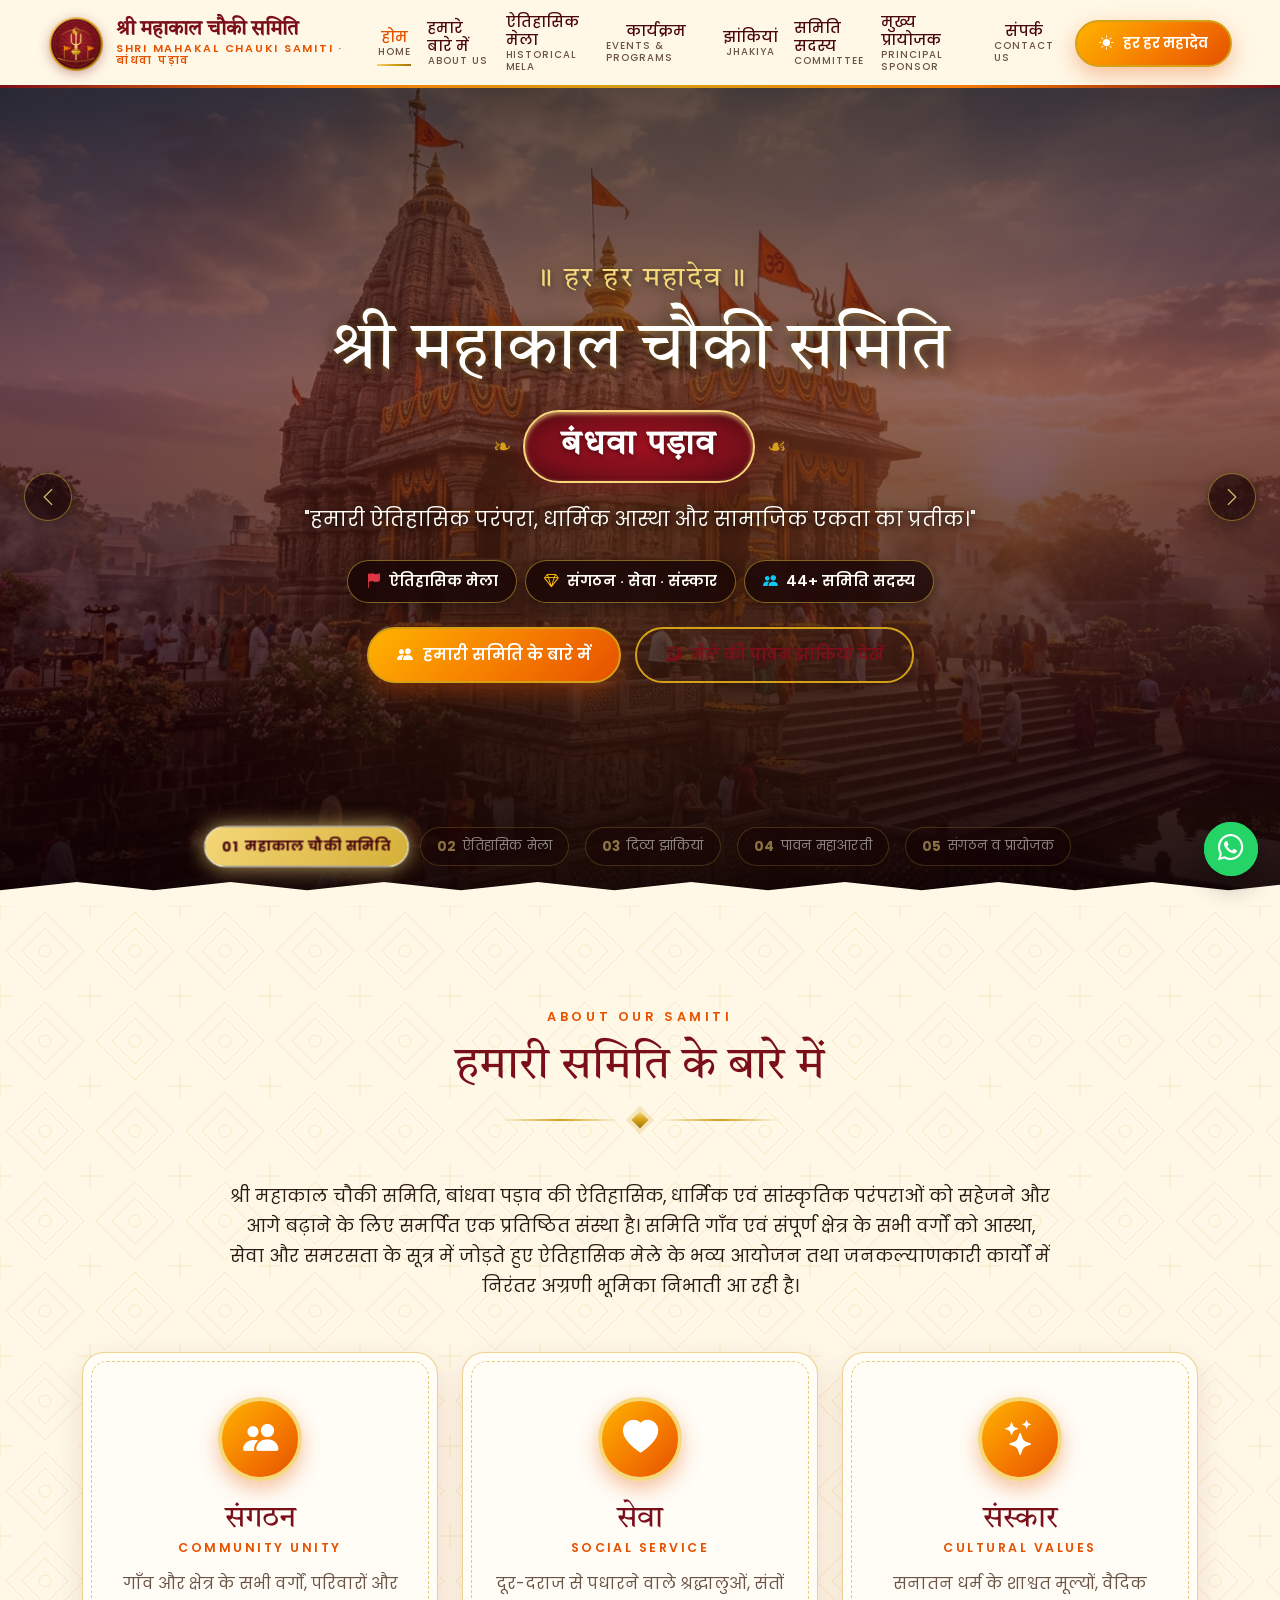
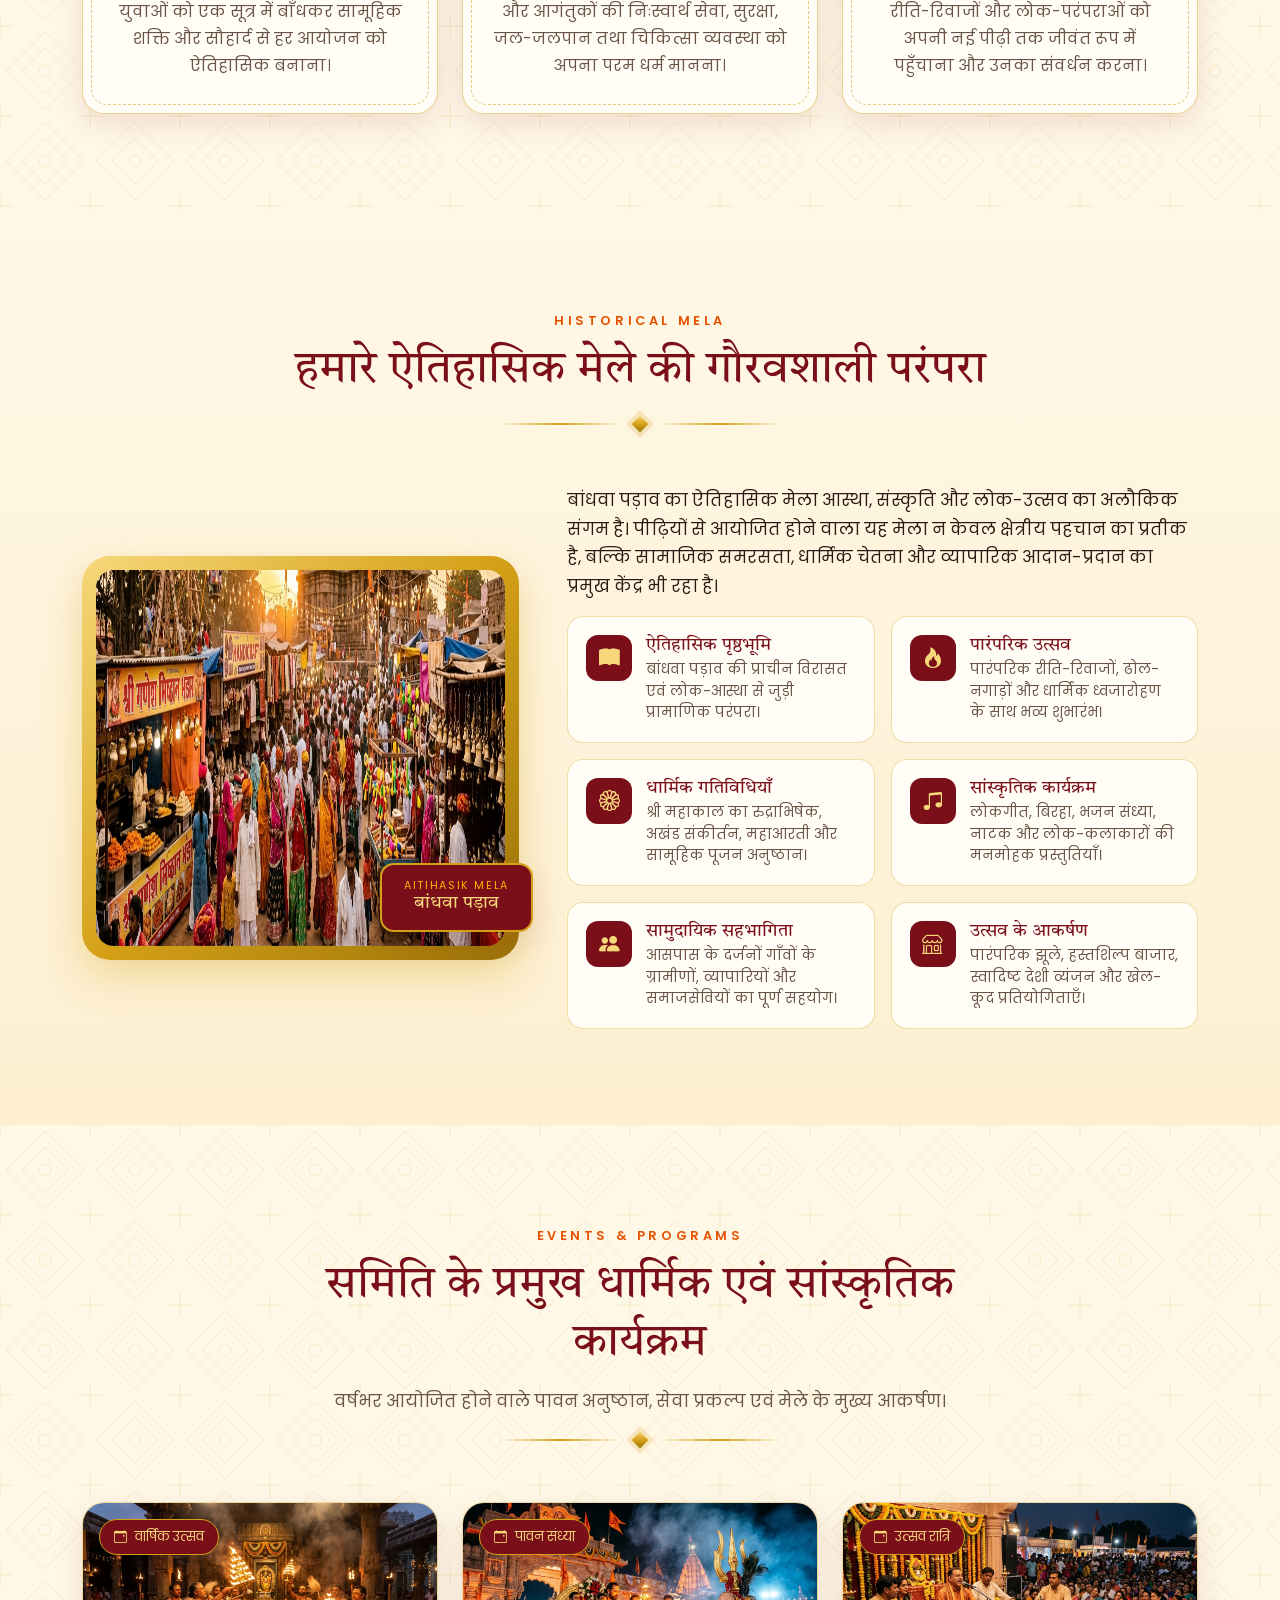
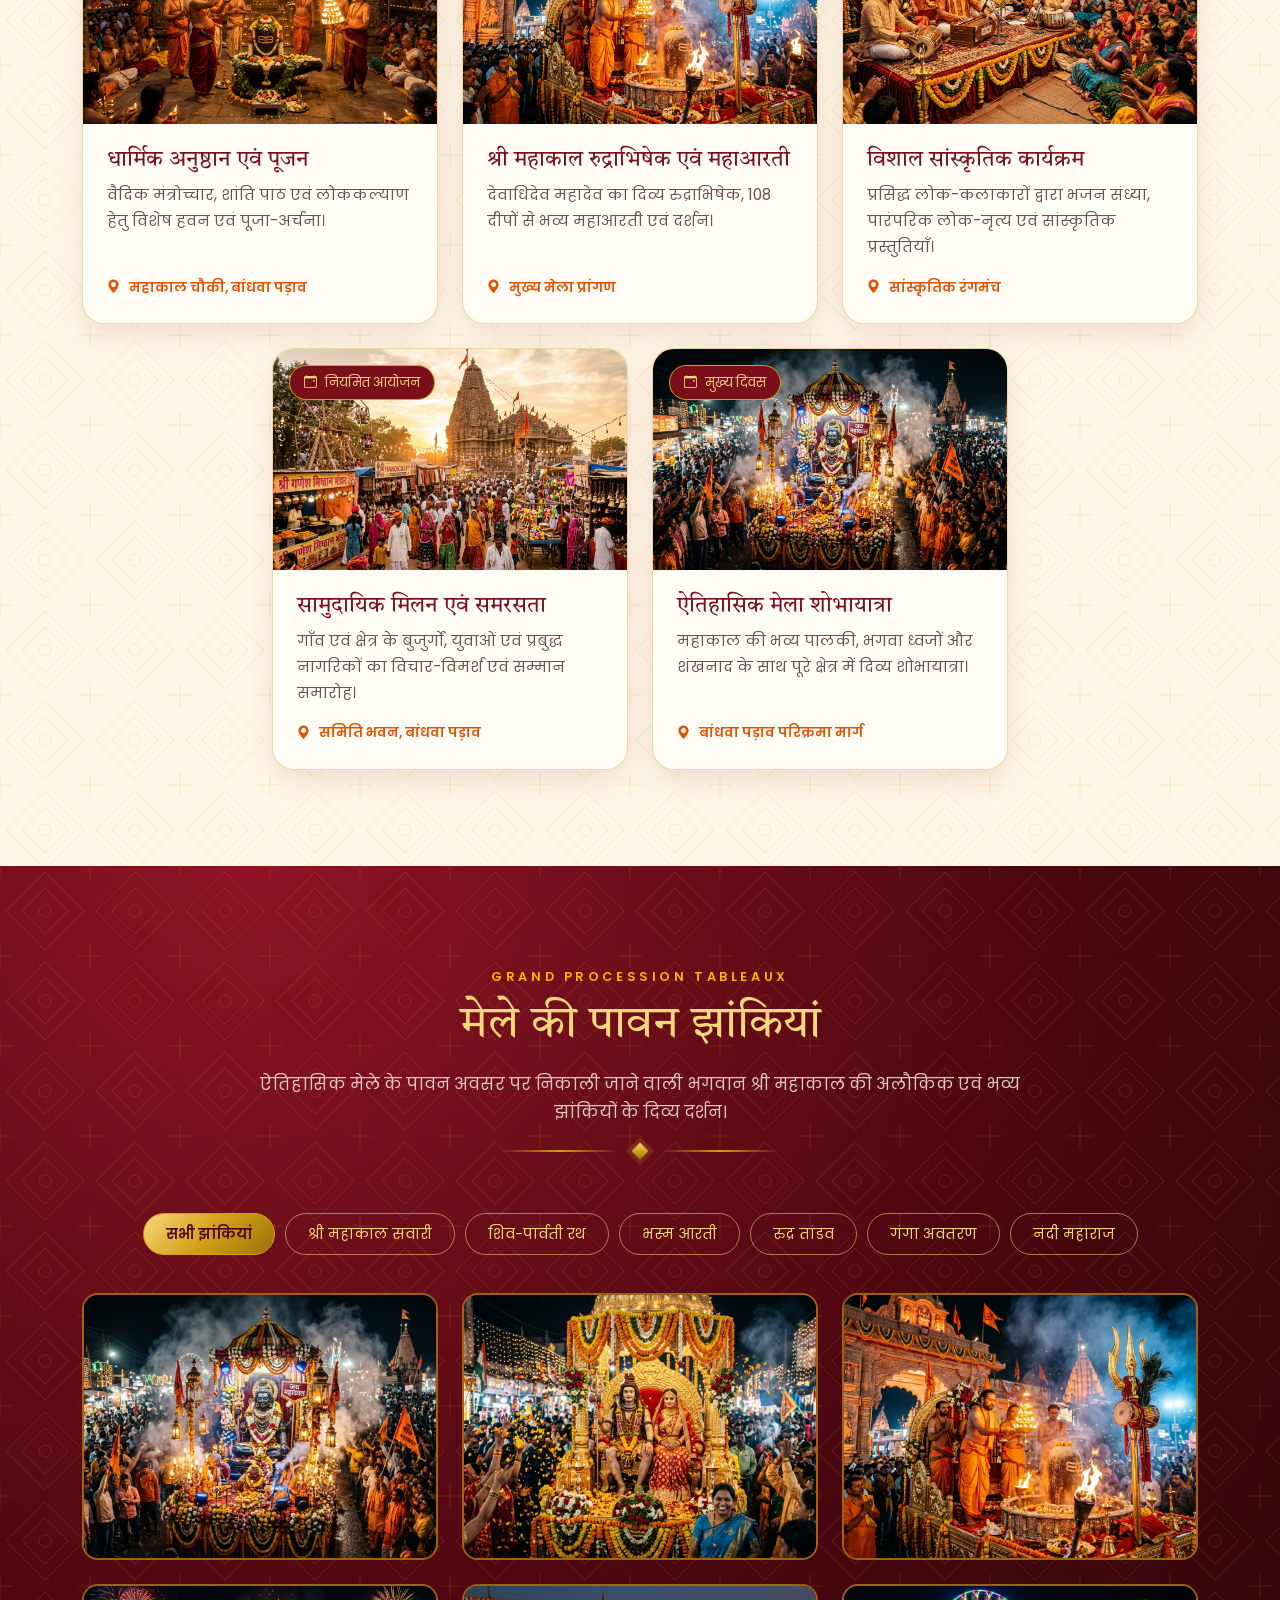
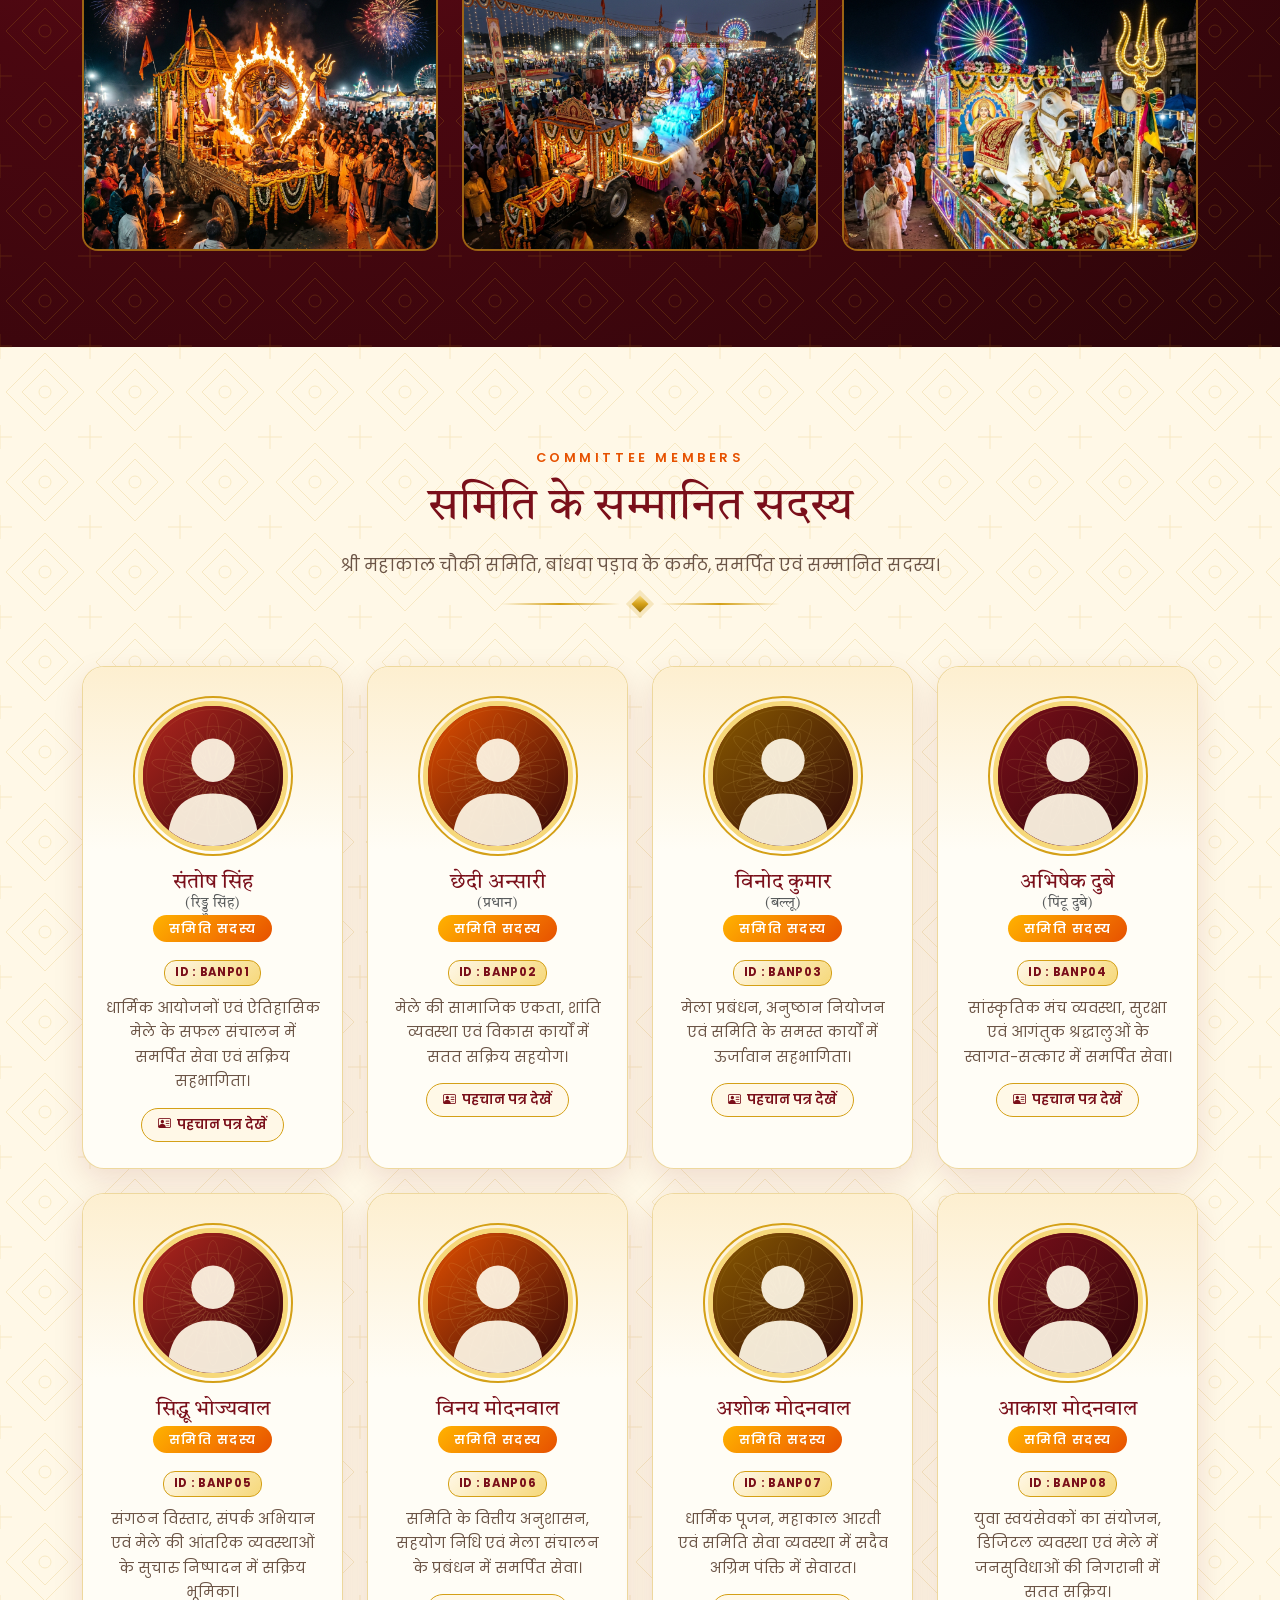
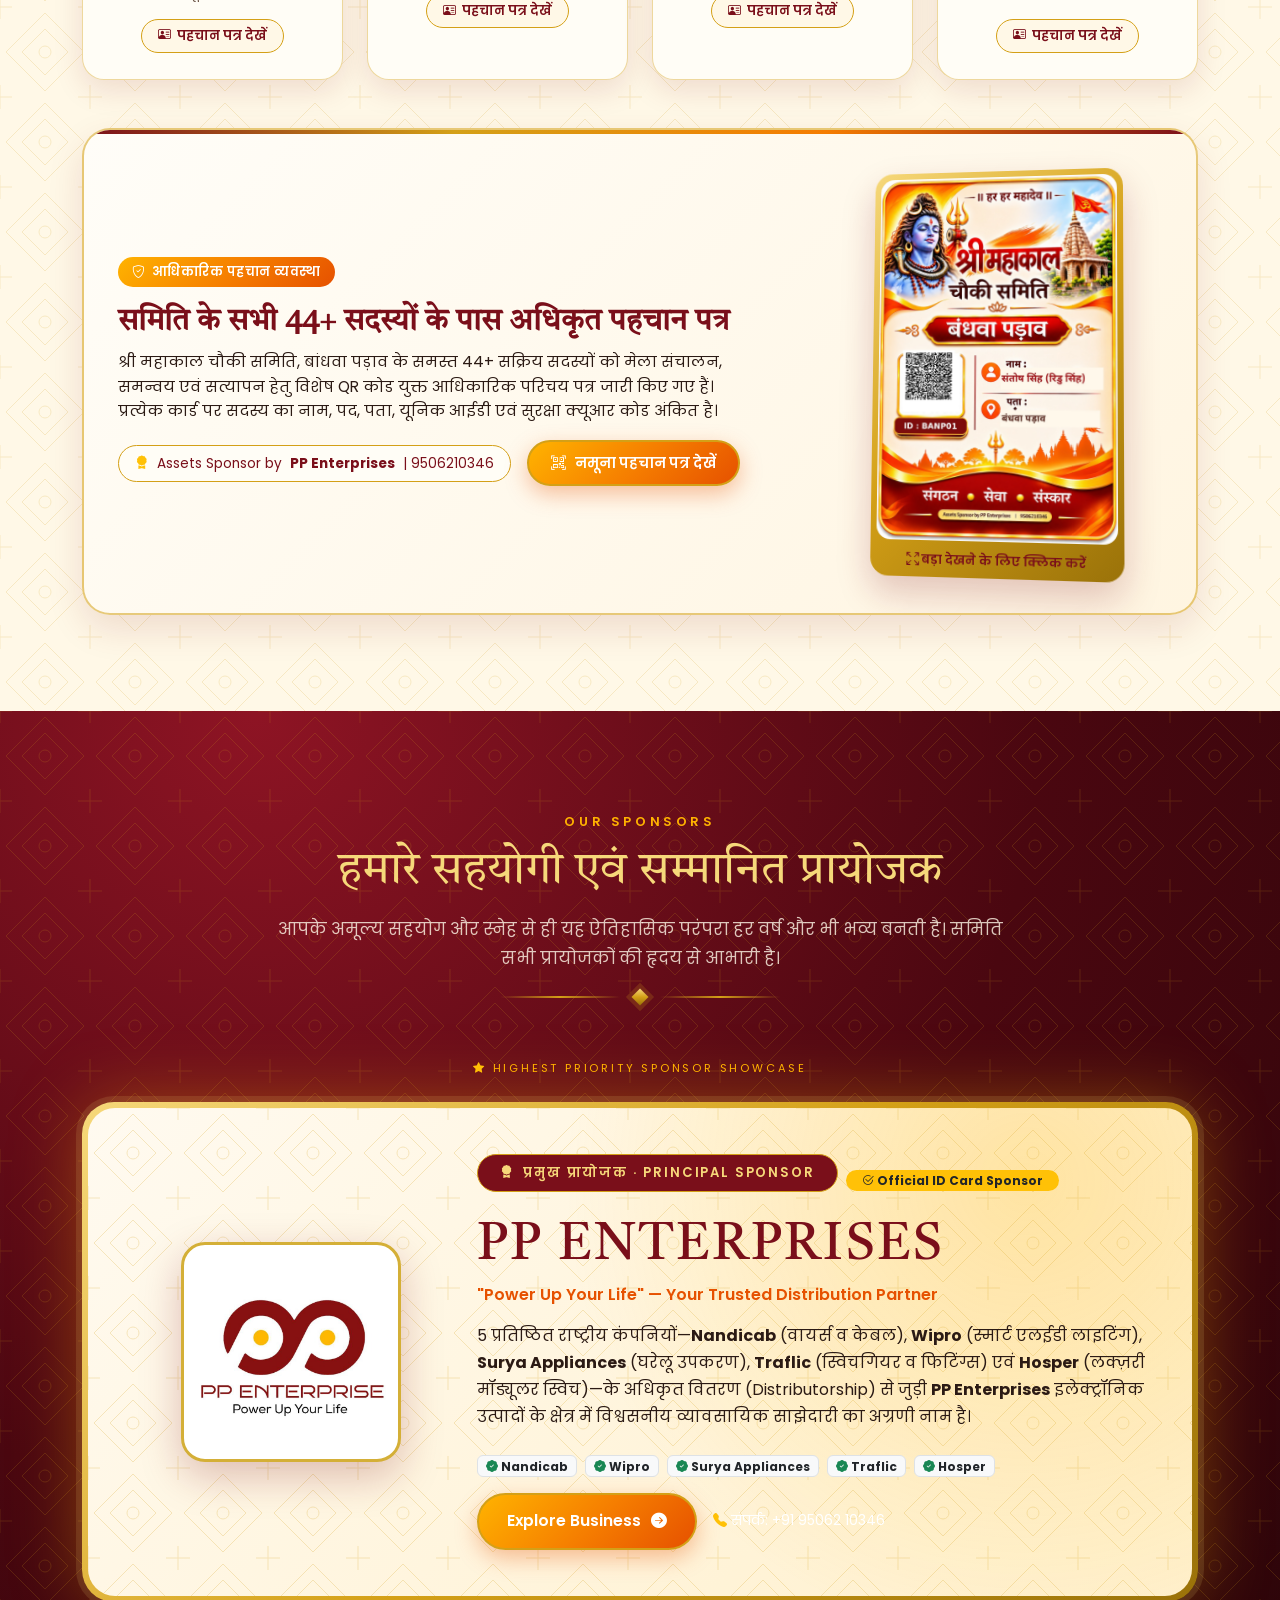
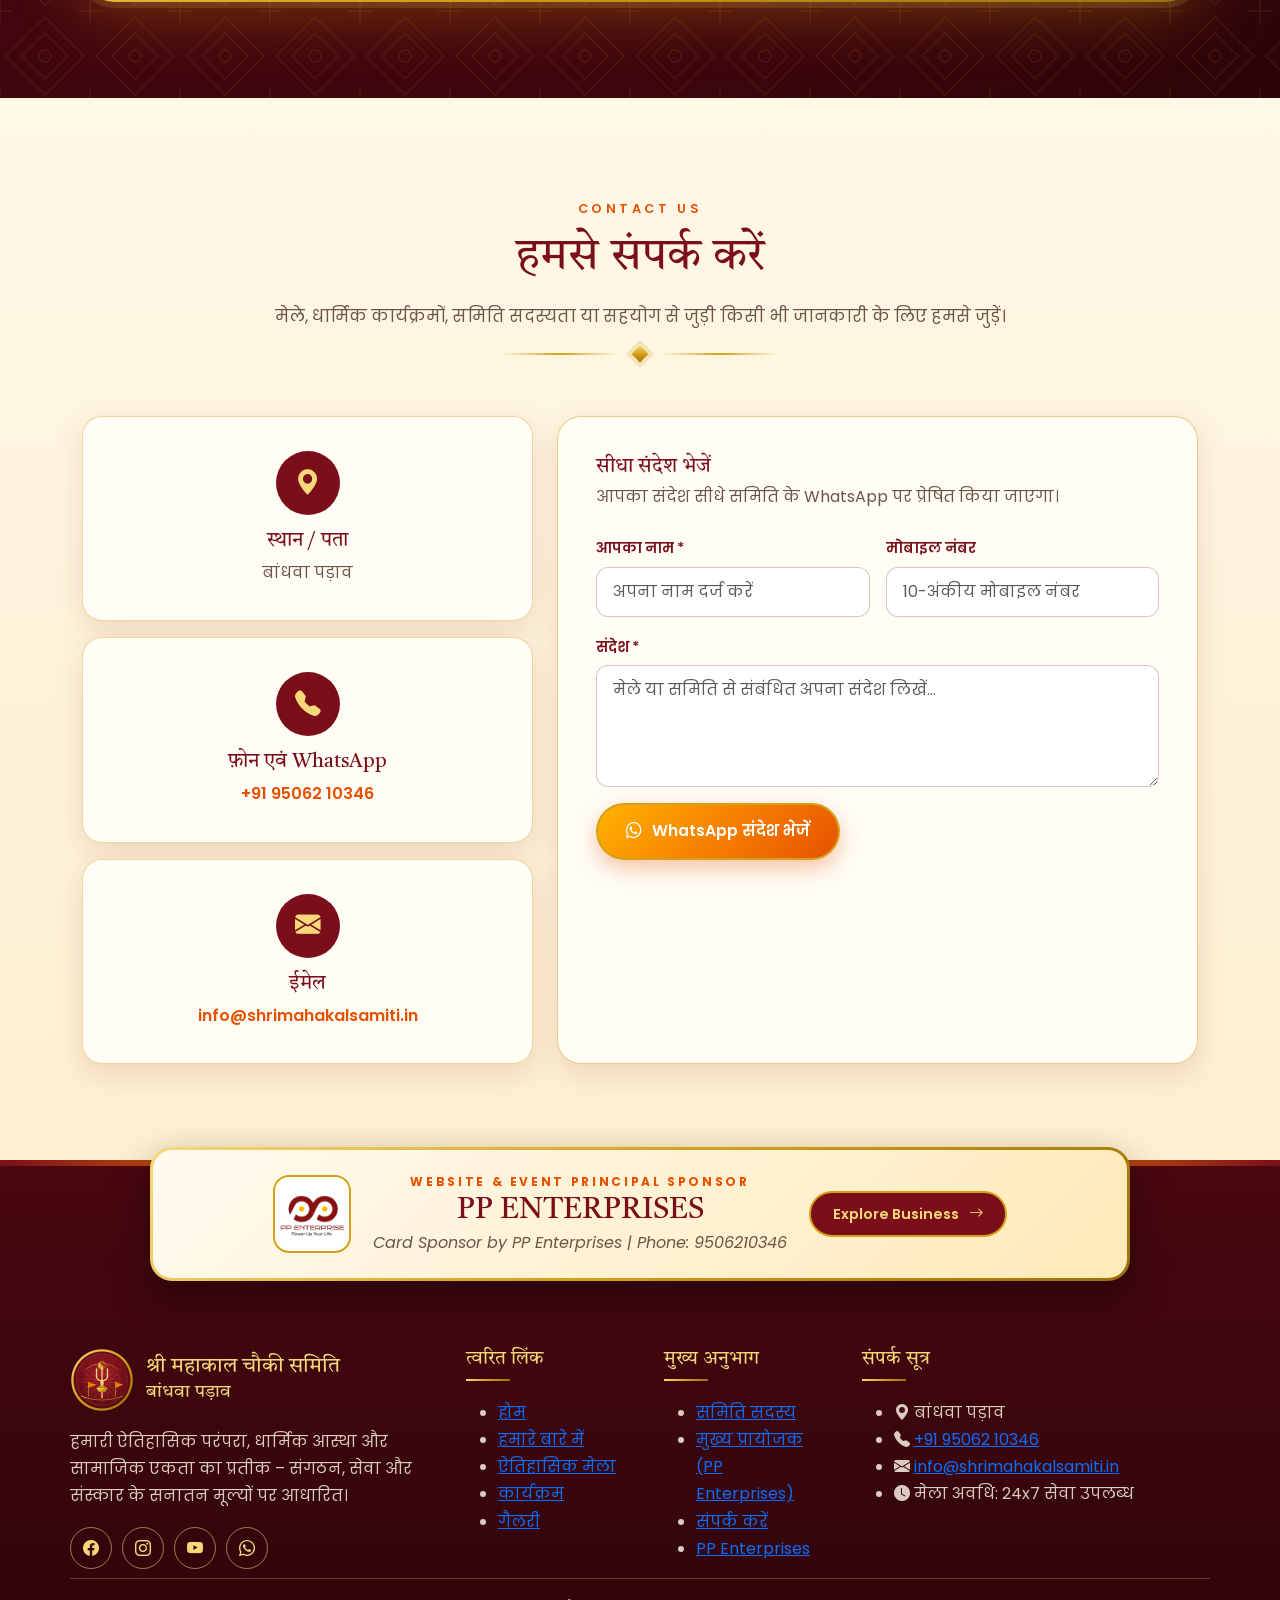
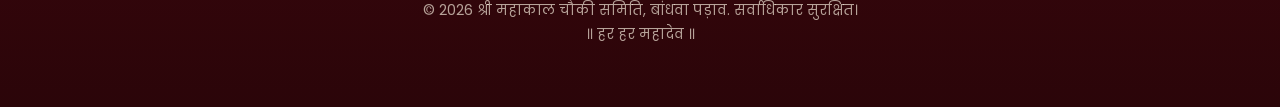
==== commit 5ae581e3: "Revert hero banner to 5-slide dynamic spiritual slider while preserving all partner, sponsor, and co" ====
--- a/index.html
+++ b/index.html
@@ -85,92 +85,64 @@
 
   <main id="main">
 
-    <!-- =====================================================================
-         HERO SECTION: 3-SLIDE DYNAMIC BANNER (REFERENCE DESIGN PATTERN)
+        <!-- =====================================================================
+         HERO SECTION: DYNAMIC SLIDING BANNER (4-5 BANNERS WITH FOREGROUND TEXT)
          ===================================================================== -->
-    <section class="banner-hero-section" id="home" aria-labelledby="heroTitle">
-      <div id="heroCarousel" class="carousel slide carousel-fade" data-bs-ride="carousel" data-bs-interval="6000" data-bs-pause="hover">
+    <section class="hero-slider-section" id="home" aria-labelledby="heroTitle">
+      <div id="heroCarousel" class="carousel slide carousel-fade" data-bs-ride="carousel" data-bs-interval="5500" data-bs-pause="hover">
         
-        <!-- Modern Bottom Pagination (Pill & Dots) -->
-        <div class="carousel-indicators banner-indicators">
-          <button type="button" data-bs-target="#heroCarousel" data-bs-slide-to="0" class="active" aria-current="true" aria-label="स्लाइड 1: श्री महाकाल चौकी समिति"></button>
-          <button type="button" data-bs-target="#heroCarousel" data-bs-slide-to="1" aria-label="स्लाइड 2: ऐतिहासिक मेला"></button>
-          <button type="button" data-bs-target="#heroCarousel" data-bs-slide-to="2" aria-label="स्लाइड 3: पावन शोभायात्रा व झांकियां"></button>
+        <!-- Indicators (Numbered Navigation Pills) -->
+        <div class="carousel-indicators hero-indicators">
+          <button type="button" data-bs-target="#heroCarousel" data-bs-slide-to="0" class="active" aria-current="true" aria-label="बैनर 1: महाकाल चौकी समिति">
+            <span class="indicator-num">01</span>
+            <span class="indicator-label">महाकाल चौकी समिति</span>
+          </button>
+          <button type="button" data-bs-target="#heroCarousel" data-bs-slide-to="1" aria-label="बैनर 2: ऐतिहासिक मेला">
+            <span class="indicator-num">02</span>
+            <span class="indicator-label">ऐतिहासिक मेला</span>
+          </button>
+          <button type="button" data-bs-target="#heroCarousel" data-bs-slide-to="2" aria-label="बैनर 3: पावन झांकियां">
+            <span class="indicator-num">03</span>
+            <span class="indicator-label">दिव्य झांकियां</span>
+          </button>
+          <button type="button" data-bs-target="#heroCarousel" data-bs-slide-to="3" aria-label="बैनर 4: महाआरती व अनुष्ठान">
+            <span class="indicator-num">04</span>
+            <span class="indicator-label">पावन महाआरती</span>
+          </button>
+          <button type="button" data-bs-target="#heroCarousel" data-bs-slide-to="4" aria-label="बैनर 5: संगठन व मुख्य प्रायोजक">
+            <span class="indicator-num">05</span>
+            <span class="indicator-label">संगठन व प्रायोजक</span>
+          </button>
         </div>
 
         <div class="carousel-inner">
 
           <!-- SLIDE 1: Shri Mahakal Chauki Samiti - Bandhwa Padav -->
           <div class="carousel-item active">
-            <div class="banner-slide-wrap">
-              <div class="banner-bg-holder">
-                <img src="assets/images/banners/banner-1.jpg" alt="श्री महाकाल चौकी समिति, बांधवा पड़ाव" class="banner-bg-img" loading="eager">
-                <div class="banner-gradient-mask"></div>
-              </div>
-
-              <div class="container banner-content-container">
-                <div class="row align-items-center">
-                  <div class="col-lg-7 col-xl-6">
-                    <div class="banner-text-box">
-                      <div class="banner-eyebrow">
-                        <span class="eyebrow-accent">॥ हर हर महादेव ॥</span>
-                        <span class="eyebrow-sep">•</span>
-                        <span>बांधवा पड़ाव</span>
-                      </div>
-
-                      <h1 class="banner-heading" id="heroTitle">
-                        श्री महाकाल <span class="heading-accent">चौकी समिति</span>
-                      </h1>
-
-                      <p class="banner-subheading">
-                        "हमारी ऐतिहासिक परंपरा, धार्मिक आस्था और सामाजिक एकता का प्रतीक।"
-                      </p>
-
-                      <div class="banner-cta-group">
-                        <a class="banner-btn-primary" href="#about">
-                          <span>हमारी समिति के बारे में</span>
-                          <i class="bi bi-arrow-right"></i>
-                        </a>
-                        <a class="banner-btn-secondary" href="#gallery">
-                          <i class="bi bi-images"></i>
-                          <span>मेले की झलकियां</span>
-                        </a>
-                      </div>
-
-                      <div class="banner-feature-row">
-                        <div class="banner-feature-item">
-                          <div class="banner-feature-icon">
-                            <i class="bi bi-flag-fill"></i>
-                          </div>
-                          <div class="banner-feature-info">
-                            <span class="feature-title">ऐतिहासिक मेला</span>
-                            <span class="feature-desc">गौरवशाली परंपरा</span>
-                          </div>
-                        </div>
-
-                        <div class="banner-feature-item">
-                          <div class="banner-feature-icon">
-                            <i class="bi bi-gem"></i>
-                          </div>
-                          <div class="banner-feature-info">
-                            <span class="feature-title">संगठन · सेवा · संस्कार</span>
-                            <span class="feature-desc">समिति के मूल मूल्य</span>
-                          </div>
-                        </div>
-
-                        <div class="banner-feature-item">
-                          <div class="banner-feature-icon">
-                            <i class="bi bi-people-fill"></i>
-                          </div>
-                          <div class="banner-feature-info">
-                            <span class="feature-title">44+ समिति सदस्य</span>
-                            <span class="feature-desc">समर्पित कार्यकर्ता</span>
-                          </div>
-                        </div>
-                      </div>
-
-                    </div>
-                  </div>
+            <div class="hero-slide-bg">
+              <img src="assets/images/banners/banner-1.jpg" alt="श्री महाकाल चौकी समिति, बांधवा पड़ाव" class="hero-bg-img" loading="eager">
+              <div class="hero-slide-overlay"></div>
+            </div>
+            <div class="container hero-slide-container">
+              <div class="hero-slide-content text-center">
+                <span class="hero-mantra">॥ हर हर महादेव ॥</span>
+                <h1 class="hero-title" id="heroTitle">श्री महाकाल चौकी समिति</h1>
+                <div class="hero-cartouche-wrap">
+                  <span class="cartouche-flourish" aria-hidden="true">❧</span>
+                  <span class="hero-cartouche">बंधवा पड़ाव</span>
+                  <span class="cartouche-flourish" aria-hidden="true">☙</span>
+                </div>
+                <p class="hero-text mx-auto">
+                  "हमारी ऐतिहासिक परंपरा, धार्मिक आस्था और सामाजिक एकता का प्रतीक।"
+                </p>
+                <div class="d-flex flex-wrap justify-content-center gap-2 mb-4">
+                  <span class="hero-pill-badge"><i class="bi bi-flag-fill text-danger"></i> ऐतिहासिक मेला</span>
+                  <span class="hero-pill-badge"><i class="bi bi-gem text-warning"></i> संगठन · सेवा · संस्कार</span>
+                  <span class="hero-pill-badge"><i class="bi bi-people-fill text-info"></i> 44+ समिति सदस्य</span>
+                </div>
+                <div class="hero-actions justify-content-center">
+                  <a class="btn-mahadev" href="#about"><i class="bi bi-people-fill"></i> हमारी समिति के बारे में</a>
+                  <a class="btn-gold-outline" href="#gallery"><i class="bi bi-images"></i> मेले की पावन झांकियां देखें</a>
                 </div>
               </div>
             </div>
@@ -178,75 +150,30 @@
 
           <!-- SLIDE 2: Historical Village Fair / Aitihasik Mela -->
           <div class="carousel-item">
-            <div class="banner-slide-wrap">
-              <div class="banner-bg-holder">
-                <img src="assets/images/banners/banner-2.jpg" alt="बांधवा पड़ाव का ऐतिहासिक मेला" class="banner-bg-img" loading="lazy">
-                <div class="banner-gradient-mask"></div>
-              </div>
-
-              <div class="container banner-content-container">
-                <div class="row align-items-center">
-                  <div class="col-lg-7 col-xl-6">
-                    <div class="banner-text-box">
-                      <div class="banner-eyebrow">
-                        <span class="eyebrow-accent">॥ जय श्री महाकाल ॥</span>
-                        <span class="eyebrow-sep">•</span>
-                        <span>वार्षिक महाउत्सव</span>
-                      </div>
-
-                      <h2 class="banner-heading">
-                        बांधवा पड़ाव का <span class="heading-accent">ऐतिहासिक मेला</span>
-                      </h2>
-
-                      <p class="banner-subheading">
-                        "दशकों पुरानी सांस्कृतिक धरोहर, धार्मिक उल्लास एवं संपूर्ण ग्रामीण क्षेत्र की समरसता का विराट संगम।"
-                      </p>
-
-                      <div class="banner-cta-group">
-                        <a class="banner-btn-primary" href="#mela">
-                          <span>मेले का इतिहास पढ़ें</span>
-                          <i class="bi bi-arrow-right"></i>
-                        </a>
-                        <a class="banner-btn-secondary" href="#events">
-                          <i class="bi bi-calendar-event"></i>
-                          <span>मुख्य कार्यक्रम</span>
-                        </a>
-                      </div>
-
-                      <div class="banner-feature-row">
-                        <div class="banner-feature-item">
-                          <div class="banner-feature-icon">
-                            <i class="bi bi-sun-fill"></i>
-                          </div>
-                          <div class="banner-feature-info">
-                            <span class="feature-title">ग्रामीण मेला</span>
-                            <span class="feature-desc">पारंपरिक संस्कृति</span>
-                          </div>
-                        </div>
-
-                        <div class="banner-feature-item">
-                          <div class="banner-feature-icon">
-                            <i class="bi bi-stars"></i>
-                          </div>
-                          <div class="banner-feature-info">
-                            <span class="feature-title">विशाल जनसमूह</span>
-                            <span class="feature-desc">अटूट जन-आस्था</span>
-                          </div>
-                        </div>
-
-                        <div class="banner-feature-item">
-                          <div class="banner-feature-icon">
-                            <i class="bi bi-geo-alt-fill"></i>
-                          </div>
-                          <div class="banner-feature-info">
-                            <span class="feature-title">तीर्थ प्रांगण</span>
-                            <span class="feature-desc">बांधवा पड़ाव स्थल</span>
-                          </div>
-                        </div>
-                      </div>
-
-                    </div>
-                  </div>
+            <div class="hero-slide-bg">
+              <img src="assets/images/banners/banner-2.jpg" alt="बांधवा पड़ाव का ऐतिहासिक मेला" class="hero-bg-img" loading="lazy">
+              <div class="hero-slide-overlay"></div>
+            </div>
+            <div class="container hero-slide-container">
+              <div class="hero-slide-content text-center">
+                <span class="hero-mantra">॥ जय श्री महाकाल ॥</span>
+                <h2 class="hero-title">बांधवा पड़ाव का ऐतिहासिक मेला</h2>
+                <div class="hero-cartouche-wrap">
+                  <span class="cartouche-flourish" aria-hidden="true">❧</span>
+                  <span class="hero-cartouche">गौरवशाली परंपरा</span>
+                  <span class="cartouche-flourish" aria-hidden="true">☙</span>
+                </div>
+                <p class="hero-text mx-auto">
+                  "दशकों पुरानी सांस्कृतिक धरोहर, धार्मिक उल्लास एवं संपूर्ण ग्रामीण क्षेत्र की समरसता का विराट संगम।"
+                </p>
+                <div class="d-flex flex-wrap justify-content-center gap-2 mb-4">
+                  <span class="hero-pill-badge"><i class="bi bi-sun-fill text-warning"></i> प्राचीन ग्रामीण मेला</span>
+                  <span class="hero-pill-badge"><i class="bi bi-stars text-warning"></i> पारंपरिक सांस्कृतिक उत्सव</span>
+                  <span class="hero-pill-badge"><i class="bi bi-geo-alt-fill text-danger"></i> बांधवा पड़ाव तीर्थ प्रांगण</span>
+                </div>
+                <div class="hero-actions justify-content-center">
+                  <a class="btn-mahadev" href="#mela"><i class="bi bi-journal-text"></i> मेले का इतिहास पढ़ें</a>
+                  <a class="btn-gold-outline" href="#events"><i class="bi bi-calendar-check-fill"></i> मुख्य कार्यक्रम देखें</a>
                 </div>
               </div>
             </div>
@@ -254,100 +181,113 @@
 
           <!-- SLIDE 3: Grand Shobha Yatra & Divine Jhankis -->
           <div class="carousel-item">
-            <div class="banner-slide-wrap">
-              <div class="banner-bg-holder">
-                <img src="assets/images/banners/banner-3.jpg" alt="अलौकिक शोभायात्रा एवं भव्य झांकियां" class="banner-bg-img" loading="lazy">
-                <div class="banner-gradient-mask"></div>
-              </div>
-
-              <div class="container banner-content-container">
-                <div class="row align-items-center">
-                  <div class="col-lg-7 col-xl-6">
-                    <div class="banner-text-box">
-                      <div class="banner-eyebrow">
-                        <span class="eyebrow-accent">॥ ॐ नमः शिवाय ॥</span>
-                        <span class="eyebrow-sep">•</span>
-                        <span>दिव्य झांकियां</span>
-                      </div>
-
-                      <h2 class="banner-heading">
-                        अलौकिक शोभायात्रा <span class="heading-accent">& झांकियां</span>
-                      </h2>
-
-                      <p class="banner-subheading">
-                        "मेले के पावन अवसर पर देवाधिदेव महादेव की भव्य सवारी व 6 दिव्य झांकियों के अलौकिक दर्शन।"
-                      </p>
-
-                      <div class="banner-cta-group">
-                        <a class="banner-btn-primary" href="#gallery">
-                          <span>सभी झांकियों के दर्शन</span>
-                          <i class="bi bi-arrow-right"></i>
-                        </a>
-                        <a class="banner-btn-secondary" href="pp-enterprises.html">
-                          <i class="bi bi-award-fill"></i>
-                          <span>मुख्य प्रायोजक</span>
-                        </a>
-                      </div>
-
-                      <div class="banner-feature-row">
-                        <div class="banner-feature-item">
-                          <div class="banner-feature-icon">
-                            <i class="bi bi-shield-fill-check"></i>
-                          </div>
-                          <div class="banner-feature-info">
-                            <span class="feature-title">पालकी सवारी</span>
-                            <span class="feature-desc">श्री महाकाल की कृपा</span>
-                          </div>
-                        </div>
-
-                        <div class="banner-feature-item">
-                          <div class="banner-feature-icon">
-                            <i class="bi bi-fire"></i>
-                          </div>
-                          <div class="banner-feature-info">
-                            <span class="feature-title">भस्म आरती & तांडव</span>
-                            <span class="feature-desc">अद्भुत स्वरूप</span>
-                          </div>
-                        </div>
-
-                        <div class="banner-feature-item">
-                          <div class="banner-feature-icon">
-                            <i class="bi bi-award-fill"></i>
-                          </div>
-                          <div class="banner-feature-info">
-                            <span class="feature-title">PP Enterprises</span>
-                            <span class="feature-desc">मुख्य सहयोगी</span>
-                          </div>
-                        </div>
-                      </div>
-
-                    </div>
-                  </div>
-                </div>
-              </div>
-            </div>
-          </div>
-
-        </div>
-
-        <!-- Left / Right Edge Circular Navigation Arrows (Matching Reference) -->
-        <button class="carousel-control-prev banner-nav-btn" type="button" data-bs-target="#heroCarousel" data-bs-slide="prev" aria-label="पिछला बैनर">
-          <span class="banner-nav-arrow" aria-hidden="true">
-            <i class="bi bi-chevron-left"></i>
-          </span>
+            <div class="hero-slide-bg">
+              <img src="assets/images/banners/banner-3.jpg" alt="भव्य शोभायात्रा एवं पावन झांकियां" class="hero-bg-img" loading="lazy">
+              <div class="hero-slide-overlay"></div>
+            </div>
+            <div class="container hero-slide-container">
+              <div class="hero-slide-content text-center">
+                <span class="hero-mantra">॥ ॐ नमः शिवाय ॥</span>
+                <h2 class="hero-title">अलौकिक शोभायात्रा एवं झांकियां</h2>
+                <div class="hero-cartouche-wrap">
+                  <span class="cartouche-flourish" aria-hidden="true">❧</span>
+                  <span class="hero-cartouche">दिव्य दर्शन</span>
+                  <span class="cartouche-flourish" aria-hidden="true">☙</span>
+                </div>
+                <p class="hero-text mx-auto">
+                  "ऐतिहासिक मेले के पावन अवसर पर भगवान श्री महाकाल की भव्य सवारी व 6 दिव्य झांकियों के अलौकिक दर्शन।"
+                </p>
+                <div class="d-flex flex-wrap justify-content-center gap-2 mb-4">
+                  <span class="hero-pill-badge"><i class="bi bi-shield-fill-check text-warning"></i> श्री महाकाल पालकी सवारी</span>
+                  <span class="hero-pill-badge"><i class="bi bi-fire text-danger"></i> रुद्र तांडव व भस्म आरती</span>
+                  <span class="hero-pill-badge"><i class="bi bi-magic text-info"></i> 6 विशेष जीवंत झांकियां</span>
+                </div>
+                <div class="hero-actions justify-content-center">
+                  <a class="btn-mahadev" href="#gallery"><i class="bi bi-images"></i> सभी झांकियों के दर्शन करें</a>
+                  <a class="btn-gold-outline" href="#events"><i class="bi bi-compass-fill"></i> शोभायात्रा विवरण</a>
+                </div>
+              </div>
+            </div>
+          </div>
+
+          <!-- SLIDE 4: Maha Aarti & Religious Rituals -->
+          <div class="carousel-item">
+            <div class="hero-slide-bg">
+              <img src="assets/images/banners/banner-4.jpg" alt="पावन महाआरती एवं रुद्राभिषेक" class="hero-bg-img" loading="lazy">
+              <div class="hero-slide-overlay"></div>
+            </div>
+            <div class="container hero-slide-container">
+              <div class="hero-slide-content text-center">
+                <span class="hero-mantra">॥ कर्पूरगौरं करुणावतारम् ॥</span>
+                <h2 class="hero-title">पावन महाआरती एवं रुद्राभिषेक</h2>
+                <div class="hero-cartouche-wrap">
+                  <span class="cartouche-flourish" aria-hidden="true">❧</span>
+                  <span class="hero-cartouche">108 दीप महाआरती</span>
+                  <span class="cartouche-flourish" aria-hidden="true">☙</span>
+                </div>
+                <p class="hero-text mx-auto">
+                  "वैदिक मंत्रोच्चार, शंखनाद, डमरू की ध्वनि और 108 अखंड दीपों की ज्योति से पावन होता बांधवा पड़ाव धाम।"
+                </p>
+                <div class="d-flex flex-wrap justify-content-center gap-2 mb-4">
+                  <span class="hero-pill-badge"><i class="bi bi-brightness-high-fill text-warning"></i> 108 दीप महाआरती</span>
+                  <span class="hero-pill-badge"><i class="bi bi-droplet-fill text-info"></i> पवित्र रुद्राभिषेक</span>
+                  <span class="hero-pill-badge"><i class="bi bi-bell-fill text-warning"></i> अखंड भजन संध्या</span>
+                </div>
+                <div class="hero-actions justify-content-center">
+                  <a class="btn-mahadev" href="#events"><i class="bi bi-calendar-event"></i> धार्मिक कार्यक्रम देखें</a>
+                  <a class="btn-gold-outline" href="#contact"><i class="bi bi-telephone-fill"></i> समिति से संपर्क करें</a>
+                </div>
+              </div>
+            </div>
+          </div>
+
+          <!-- SLIDE 5: Organization, Values & PP Enterprises Sponsor -->
+          <div class="carousel-item">
+            <div class="hero-slide-bg">
+              <img src="assets/images/banners/banner-5.jpg" alt="संगठन सेवा संस्कार एवं मुख्य प्रायोजक" class="hero-bg-img" loading="lazy">
+              <div class="hero-slide-overlay"></div>
+            </div>
+            <div class="container hero-slide-container">
+              <div class="hero-slide-content text-center">
+                <span class="hero-mantra">॥ संगठन ● सेवा ● संस्कार ॥</span>
+                <h2 class="hero-title">श्री महाकाल चौकी समिति परिवार</h2>
+                <div class="hero-cartouche-wrap">
+                  <span class="cartouche-flourish" aria-hidden="true">❧</span>
+                  <span class="hero-cartouche">Principal Sponsor: PP Enterprises</span>
+                  <span class="cartouche-flourish" aria-hidden="true">☙</span>
+                </div>
+                <p class="hero-text mx-auto">
+                  "समर्पित 44+ सदस्यों की एकजुट शक्ति एवं मुख्य सहयोगी पी. पी. एंटरप्राइजेज (PP Enterprises | 9506210346) का पावन सहयोग।"
+                </p>
+                <div class="d-flex flex-wrap justify-content-center gap-2 mb-4">
+                  <span class="hero-pill-badge"><i class="bi bi-award-fill text-warning"></i> मुख्य प्रायोजक: PP Enterprises</span>
+                  <span class="hero-pill-badge"><i class="bi bi-people-fill text-primary"></i> 44+ समिति सदस्य</span>
+                  <span class="hero-pill-badge"><i class="bi bi-telephone-fill text-success"></i> 9506210346</span>
+                </div>
+                <div class="hero-actions justify-content-center">
+                  <a class="btn-mahadev" href="pp-enterprises.html"><i class="bi bi-briefcase-fill"></i> PP Enterprises एक्सप्लोर करें</a>
+                  <a class="btn-gold-outline" href="#committee"><i class="bi bi-person-lines-fill"></i> समिति सदस्यों की सूची</a>
+                </div>
+              </div>
+            </div>
+          </div>
+
+        </div>
+
+        <!-- Carousel Prev / Next Controls -->
+        <button class="carousel-control-prev hero-carousel-btn" type="button" data-bs-target="#heroCarousel" data-bs-slide="prev" aria-label="पिछला बैनर">
+          <span class="hero-nav-circle" aria-hidden="true"><i class="bi bi-chevron-left"></i></span>
           <span class="visually-hidden">Previous</span>
         </button>
-
-        <button class="carousel-control-next banner-nav-btn" type="button" data-bs-target="#heroCarousel" data-bs-slide="next" aria-label="अगला बैनर">
-          <span class="banner-nav-arrow" aria-hidden="true">
-            <i class="bi bi-chevron-right"></i>
-          </span>
+        <button class="carousel-control-next hero-carousel-btn" type="button" data-bs-target="#heroCarousel" data-bs-slide="next" aria-label="अगला बैनर">
+          <span class="hero-nav-circle" aria-hidden="true"><i class="bi bi-chevron-right"></i></span>
           <span class="visually-hidden">Next</span>
         </button>
 
       </div>
       <div class="hero-wave" aria-hidden="true"></div>
     </section>
+
 
     <!-- =====================================================================
          ABOUT OUR SAMITI
--- a/assets/css/style.css
+++ b/assets/css/style.css
@@ -231,11 +231,12 @@
   .nav-cta { margin: 14px 0 4px; width: 100%; }
 }
 
-/* ---------- Hero Banner (Reference Design Pattern with 3 Images) ---------- */
-.banner-hero-section {
+/* ---------- Hero Slider (Dynamic 4-5 Banners) ---------- */
+.hero-slider-section {
   position: relative;
   overflow: hidden;
-  background-color: #FFFDF8;
+  background: #140205;
+  color: #FFF;
 }
 
 #heroCarousel {
@@ -243,355 +244,252 @@
   width: 100%;
 }
 
-.banner-slide-wrap {
-  position: relative;
+.hero-slider-section .carousel-item {
   min-height: calc(100vh - var(--header-h));
-  display: flex;
-  align-items: center;
+  position: relative;
   overflow: hidden;
-}
-
-@media (min-width: 1200px) {
-  .banner-slide-wrap {
-    min-height: 640px;
-    max-height: 740px;
-  }
-}
-
-/* Background image & gradient mask */
-.banner-bg-holder {
+  background-color: #120104;
+}
+
+/* Background image with Ken Burns subtle animation */
+.hero-slide-bg {
   position: absolute;
   inset: 0;
   z-index: 1;
   overflow: hidden;
 }
 
-.banner-bg-img {
+.hero-bg-img {
   width: 100%;
   height: 100%;
   object-fit: cover;
-  object-position: right center;
-  transform: scale(1.04);
+  object-position: center;
+  transform: scale(1.06);
   transition: transform 6s cubic-bezier(0.25, 1, 0.5, 1);
 }
 
-.carousel-item.active .banner-bg-img {
+.carousel-item.active .hero-bg-img {
   transform: scale(1);
 }
 
-/* Gradient mask: smooth white/cream fade on left (matching reference) */
-.banner-gradient-mask {
+/* Rich spiritual overlay: ensures text readability on top of any image */
+.hero-slide-overlay {
   position: absolute;
   inset: 0;
   background: linear-gradient(
-    90deg,
-    rgba(255, 253, 248, 0.98) 0%,
-    rgba(255, 253, 248, 0.96) 38%,
-    rgba(255, 251, 244, 0.88) 52%,
-    rgba(255, 250, 240, 0.45) 70%,
-    rgba(255, 250, 240, 0.12) 86%,
-    transparent 100%
+    180deg,
+    rgba(20, 2, 5, 0.72) 0%,
+    rgba(74, 7, 16, 0.62) 35%,
+    rgba(35, 3, 7, 0.78) 70%,
+    rgba(14, 1, 3, 0.94) 100%
   );
   pointer-events: none;
-  z-index: 2;
+}
+
+.hero-slide-overlay::after {
+  content: "";
+  position: absolute;
+  inset: 0;
+  background-image: radial-gradient(circle at 50% 45%, rgba(212, 175, 55, 0.16) 0%, transparent 68%);
+  pointer-events: none;
 }
 
 /* Foreground content container */
-.banner-content-container {
+.hero-slide-container {
   position: relative;
   z-index: 3;
-  padding: 60px 15px 90px;
-  width: 100%;
-}
-
-.banner-text-box {
-  max-width: 600px;
-}
-
-/* Eyebrow */
-.banner-eyebrow {
+  min-height: calc(100vh - var(--header-h));
+  display: flex;
+  align-items: center;
+  justify-content: center;
+  padding: 85px 20px 140px;
+}
+
+.hero-slide-content {
+  max-width: 900px;
+  margin: 0 auto;
+}
+
+.hero-slide-content .hero-mantra {
+  font-family: var(--font-display);
+  font-size: clamp(1.2rem, 2.2vw, 1.85rem);
+  color: #F6D87A;
+  letter-spacing: 0.08em;
+  margin-bottom: 8px;
+  display: inline-block;
+  text-shadow: 0 2px 10px rgba(0, 0, 0, 0.8), 0 0 16px rgba(246, 216, 122, 0.45);
+}
+
+.hero-slide-content .hero-title {
+  font-family: var(--font-display);
+  font-size: clamp(2.3rem, 5.2vw, 4.2rem);
+  line-height: 1.18;
+  color: #FFFFFF;
+  margin: 0 0 10px;
+  text-shadow: 0 4px 20px rgba(0, 0, 0, 0.9), 0 2px 6px rgba(212, 175, 55, 0.6);
+}
+
+.hero-slide-content .hero-text {
+  font-size: clamp(1.05rem, 1.8vw, 1.25rem);
+  color: #FFFDF8;
+  max-width: 760px;
+  margin: 0 auto 24px;
+  text-shadow: 0 2px 10px rgba(0, 0, 0, 0.9);
+  line-height: 1.65;
+}
+
+.hero-slide-content .hero-pill-badge {
   display: inline-flex;
   align-items: center;
   gap: 8px;
-  font-size: 0.88rem;
-  font-weight: 700;
-  text-transform: uppercase;
-  letter-spacing: 0.14em;
-  color: var(--maroon);
-  margin-bottom: 14px;
-}
-
-.banner-eyebrow .eyebrow-accent {
-  color: var(--saffron-deep);
-}
-
-.banner-eyebrow .eyebrow-sep {
-  color: var(--gold);
-  font-size: 1.1rem;
-}
-
-/* Headline */
-.banner-heading {
-  font-family: var(--font-display);
-  font-size: clamp(2.3rem, 4.2vw, 3.8rem);
-  line-height: 1.15;
-  color: var(--maroon);
-  font-weight: 700;
-  margin: 0 0 16px;
-  text-shadow: 0 1px 2px rgba(255, 255, 255, 0.9);
-}
-
-.banner-heading .heading-accent {
-  color: var(--saffron-deep);
-  position: relative;
-  display: inline-block;
-}
-
-/* Subheading */
-.banner-subheading {
-  font-size: clamp(1.02rem, 1.4vw, 1.2rem);
-  color: var(--ink-soft);
-  line-height: 1.6;
-  margin: 0 0 28px;
-  max-width: 540px;
-}
-
-/* CTA Group (Two pill buttons matching reference) */
-.banner-cta-group {
-  display: flex;
-  flex-wrap: wrap;
-  gap: 14px;
-  align-items: center;
-  margin-bottom: 32px;
-}
-
-.banner-btn-primary {
-  display: inline-flex;
-  align-items: center;
-  gap: 10px;
-  padding: 13px 28px;
-  border-radius: 50px;
-  background: linear-gradient(135deg, #FF6F00 0%, #E65100 100%);
-  color: #FFFFFF !important;
+  padding: 8px 18px;
+  border-radius: 999px;
+  background: rgba(18, 2, 4, 0.72);
+  border: 1px solid rgba(212, 175, 55, 0.55);
+  backdrop-filter: blur(8px);
+  -webkit-backdrop-filter: blur(8px);
+  font-size: 0.92rem;
   font-weight: 600;
-  font-size: 0.96rem;
-  box-shadow: 0 6px 18px rgba(230, 81, 0, 0.35);
-  border: none;
-  text-decoration: none;
-  transition: all 0.3s ease;
-}
-
-.banner-btn-primary:hover {
+  color: #FFFDF8;
+  box-shadow: 0 4px 15px rgba(0, 0, 0, 0.35);
+  transition: transform 0.25s ease, border-color 0.25s ease;
+}
+
+.hero-slide-content .hero-pill-badge:hover {
   transform: translateY(-2px);
-  box-shadow: 0 8px 22px rgba(230, 81, 0, 0.45);
-  color: #FFFFFF !important;
-}
-
-.banner-btn-primary i {
-  font-size: 1.1rem;
-  transition: transform 0.25s ease;
-}
-
-.banner-btn-primary:hover i {
-  transform: translateX(4px);
-}
-
-.banner-btn-secondary {
-  display: inline-flex;
-  align-items: center;
-  gap: 8px;
-  padding: 12px 26px;
-  border-radius: 50px;
-  background: #FFFFFF;
-  color: var(--maroon) !important;
-  font-weight: 600;
-  font-size: 0.96rem;
-  border: 2px solid rgba(212, 160, 23, 0.6);
-  box-shadow: 0 4px 12px rgba(0, 0, 0, 0.05);
-  text-decoration: none;
-  transition: all 0.3s ease;
-}
-
-.banner-btn-secondary:hover {
-  background: var(--maroon);
-  color: #FFFFFF !important;
-  border-color: var(--maroon);
-  transform: translateY(-2px);
-  box-shadow: 0 6px 16px rgba(122, 15, 26, 0.25);
-}
-
-/* Feature Badges Row (Matching Reference) */
-.banner-feature-row {
-  display: flex;
-  flex-wrap: wrap;
-  gap: 20px;
-  align-items: center;
-  padding-top: 18px;
-  border-top: 1px solid rgba(212, 160, 23, 0.3);
-}
-
-.banner-feature-item {
-  display: flex;
-  align-items: center;
-  gap: 10px;
-}
-
-.banner-feature-icon {
-  width: 36px;
-  height: 36px;
-  border-radius: 50%;
-  background: rgba(255, 238, 209, 0.85);
-  border: 1px solid rgba(230, 81, 0, 0.3);
-  display: flex;
-  align-items: center;
-  justify-content: center;
-  font-size: 1.05rem;
-  color: var(--saffron-deep);
-  flex-shrink: 0;
-}
-
-.banner-feature-info {
-  display: flex;
-  flex-direction: column;
-}
-
-.banner-feature-info .feature-title {
-  font-weight: 700;
-  font-size: 0.9rem;
-  color: var(--maroon);
-  line-height: 1.25;
-}
-
-.banner-feature-info .feature-desc {
-  font-size: 0.76rem;
-  color: var(--ink-soft);
-}
-
-/* Indicators (Pill + Dots matching reference) */
-.banner-indicators {
-  position: absolute;
-  bottom: 22px;
+  border-color: var(--gold-light);
+}
+
+.hero-actions { display: flex; flex-wrap: wrap; gap: 14px; }
+
+/* Indicators (Numbered Navigation Pills) */
+.hero-indicators {
+  position: absolute;
+  bottom: 40px;
   left: 0;
   right: 0;
-  z-index: 10;
+  z-index: 5;
   display: flex;
   justify-content: center;
-  align-items: center;
-  gap: 8px;
+  gap: 10px;
   margin: 0;
   padding: 0;
 }
 
-.banner-indicators button {
-  width: 9px !important;
-  height: 9px !important;
-  border-radius: 50% !important;
-  background: #D8CEBE !important;
-  border: none !important;
-  opacity: 0.7 !important;
-  padding: 0 !important;
-  transition: all 0.35s cubic-bezier(0.25, 1, 0.5, 1) !important;
+.hero-indicators button {
+  width: auto !important;
+  height: auto !important;
+  text-indent: 0 !important;
+  background: rgba(20, 2, 5, 0.72) !important;
+  border: 1px solid rgba(212, 175, 55, 0.45) !important;
+  border-radius: 30px !important;
+  padding: 7px 16px !important;
+  opacity: 0.75;
+  transition: all 0.35s ease;
+  display: inline-flex;
+  align-items: center;
+  gap: 7px;
+  color: #FFFDF8;
+  backdrop-filter: blur(8px);
+  -webkit-backdrop-filter: blur(8px);
   cursor: pointer;
 }
 
-.banner-indicators button.active {
-  width: 28px !important;
-  border-radius: 8px !important;
-  background: linear-gradient(90deg, #FF6F00, #E65100) !important;
-  opacity: 1 !important;
-  box-shadow: 0 2px 8px rgba(230, 81, 0, 0.4) !important;
-}
-
-/* Navigation Arrows (Circular buttons on edges matching reference) */
-.banner-nav-btn {
-  position: absolute;
+.hero-indicators button .indicator-num {
+  font-weight: 700;
+  font-size: 0.85rem;
+  color: var(--gold-light);
+}
+
+.hero-indicators button .indicator-label {
+  font-size: 0.82rem;
+  display: none;
+  letter-spacing: 0.02em;
+}
+
+@media (min-width: 992px) {
+  .hero-indicators button .indicator-label {
+    display: inline;
+  }
+}
+
+.hero-indicators button.active {
+  opacity: 1;
+  background: linear-gradient(135deg, #F6D87A 0%, #D4AF37 100%) !important;
+  border-color: #FFF !important;
+  color: #4A0710 !important;
+  box-shadow: 0 0 20px rgba(246, 216, 122, 0.75);
+  transform: scale(1.05);
+}
+
+.hero-indicators button.active .indicator-num {
+  color: #4A0710;
+}
+
+.hero-indicators button.active .indicator-label {
+  font-weight: 700;
+  color: #4A0710;
+}
+
+/* Prev / Next Buttons */
+.hero-carousel-btn {
+  width: 56px;
+  height: 56px;
   top: 50%;
   transform: translateY(-50%);
-  width: 44px;
-  height: 44px;
-  z-index: 10;
-  opacity: 0.92;
-  transition: all 0.25s ease;
+  opacity: 0.85;
+  z-index: 5;
+  background: none;
   border: none;
-  background: transparent;
-  padding: 0;
-}
-
-.banner-nav-btn.carousel-control-prev {
-  left: 18px;
-}
-
-.banner-nav-btn.carousel-control-next {
-  right: 18px;
-}
-
-.banner-nav-arrow {
-  width: 44px;
-  height: 44px;
+  transition: all 0.3s ease;
+}
+
+.hero-carousel-btn.carousel-control-prev {
+  left: 20px;
+}
+
+.hero-carousel-btn.carousel-control-next {
+  right: 20px;
+}
+
+.hero-nav-circle {
+  width: 48px;
+  height: 48px;
   border-radius: 50%;
-  background: #FFFFFF;
-  border: 1px solid rgba(0, 0, 0, 0.08);
-  box-shadow: 0 4px 14px rgba(0, 0, 0, 0.12);
+  background: rgba(20, 2, 5, 0.72);
+  border: 1px solid rgba(212, 175, 55, 0.6);
+  backdrop-filter: blur(8px);
+  -webkit-backdrop-filter: blur(8px);
   display: flex;
   align-items: center;
   justify-content: center;
-  font-size: 1.1rem;
-  color: var(--maroon);
-  transition: all 0.25s ease;
-}
-
-.banner-nav-btn:hover .banner-nav-arrow {
-  background: var(--saffron-deep);
-  color: #FFFFFF;
-  transform: scale(1.08);
-  box-shadow: 0 6px 18px rgba(230, 81, 0, 0.3);
-}
-
-/* Responsive Breakpoints */
-@media (max-width: 991.98px) {
-  .banner-gradient-mask {
-    background: linear-gradient(
-      180deg,
-      rgba(255, 253, 248, 0.97) 0%,
-      rgba(255, 251, 242, 0.94) 55%,
-      rgba(255, 250, 240, 0.8) 80%,
-      rgba(255, 250, 240, 0.5) 100%
-    );
-  }
-  .banner-text-box {
-    max-width: 100%;
-    text-align: center;
-  }
-  .banner-eyebrow {
-    justify-content: center;
-  }
-  .banner-subheading {
-    margin-left: auto;
-    margin-right: auto;
-  }
-  .banner-cta-group {
-    justify-content: center;
-  }
-  .banner-feature-row {
-    justify-content: center;
-  }
-  .banner-content-container {
-    padding: 50px 20px 80px;
-  }
+  color: var(--gold-light);
+  font-size: 1.25rem;
+  box-shadow: 0 4px 15px rgba(0, 0, 0, 0.4);
+  transition: all 0.3s ease;
+}
+
+.hero-carousel-btn:hover .hero-nav-circle {
+  background: linear-gradient(135deg, #F6D87A 0%, #D4AF37 100%);
+  color: #4A0710;
+  border-color: #FFF;
+  transform: scale(1.12);
+  box-shadow: 0 0 22px rgba(246, 216, 122, 0.85);
 }
 
 @media (max-width: 767.98px) {
-  .banner-nav-btn {
+  .hero-carousel-btn {
     display: none;
   }
-  .banner-feature-row {
-    gap: 12px;
+  .hero-slide-container {
+    padding: 60px 15px 120px;
   }
-  .banner-feature-item {
-    font-size: 0.85rem;
+  .hero-indicators {
+    bottom: 30px;
+    gap: 6px;
   }
-  .banner-heading {
-    font-size: 2rem;
+  .hero-indicators button {
+    padding: 5px 10px !important;
   }
 }
 
@@ -600,11 +498,12 @@
   left: 0;
   right: 0;
   bottom: -1px;
-  height: 48px;
+  height: 56px;
   z-index: 4;
   background: var(--cream);
   clip-path: polygon(0 100%, 0 70%, 6% 55%, 12% 70%, 18% 55%, 24% 70%, 30% 55%, 36% 70%, 42% 55%, 48% 70%, 54% 55%, 60% 70%, 66% 55%, 72% 70%, 78% 55%, 84% 70%, 90% 55%, 96% 70%, 100% 60%, 100% 100%);
 }
+
 
 /* ---------- About ---------- */
 .about-intro { max-width: 820px; margin: 0 auto 50px; text-align: center; font-size: 1.1rem; color: var(--ink); }
